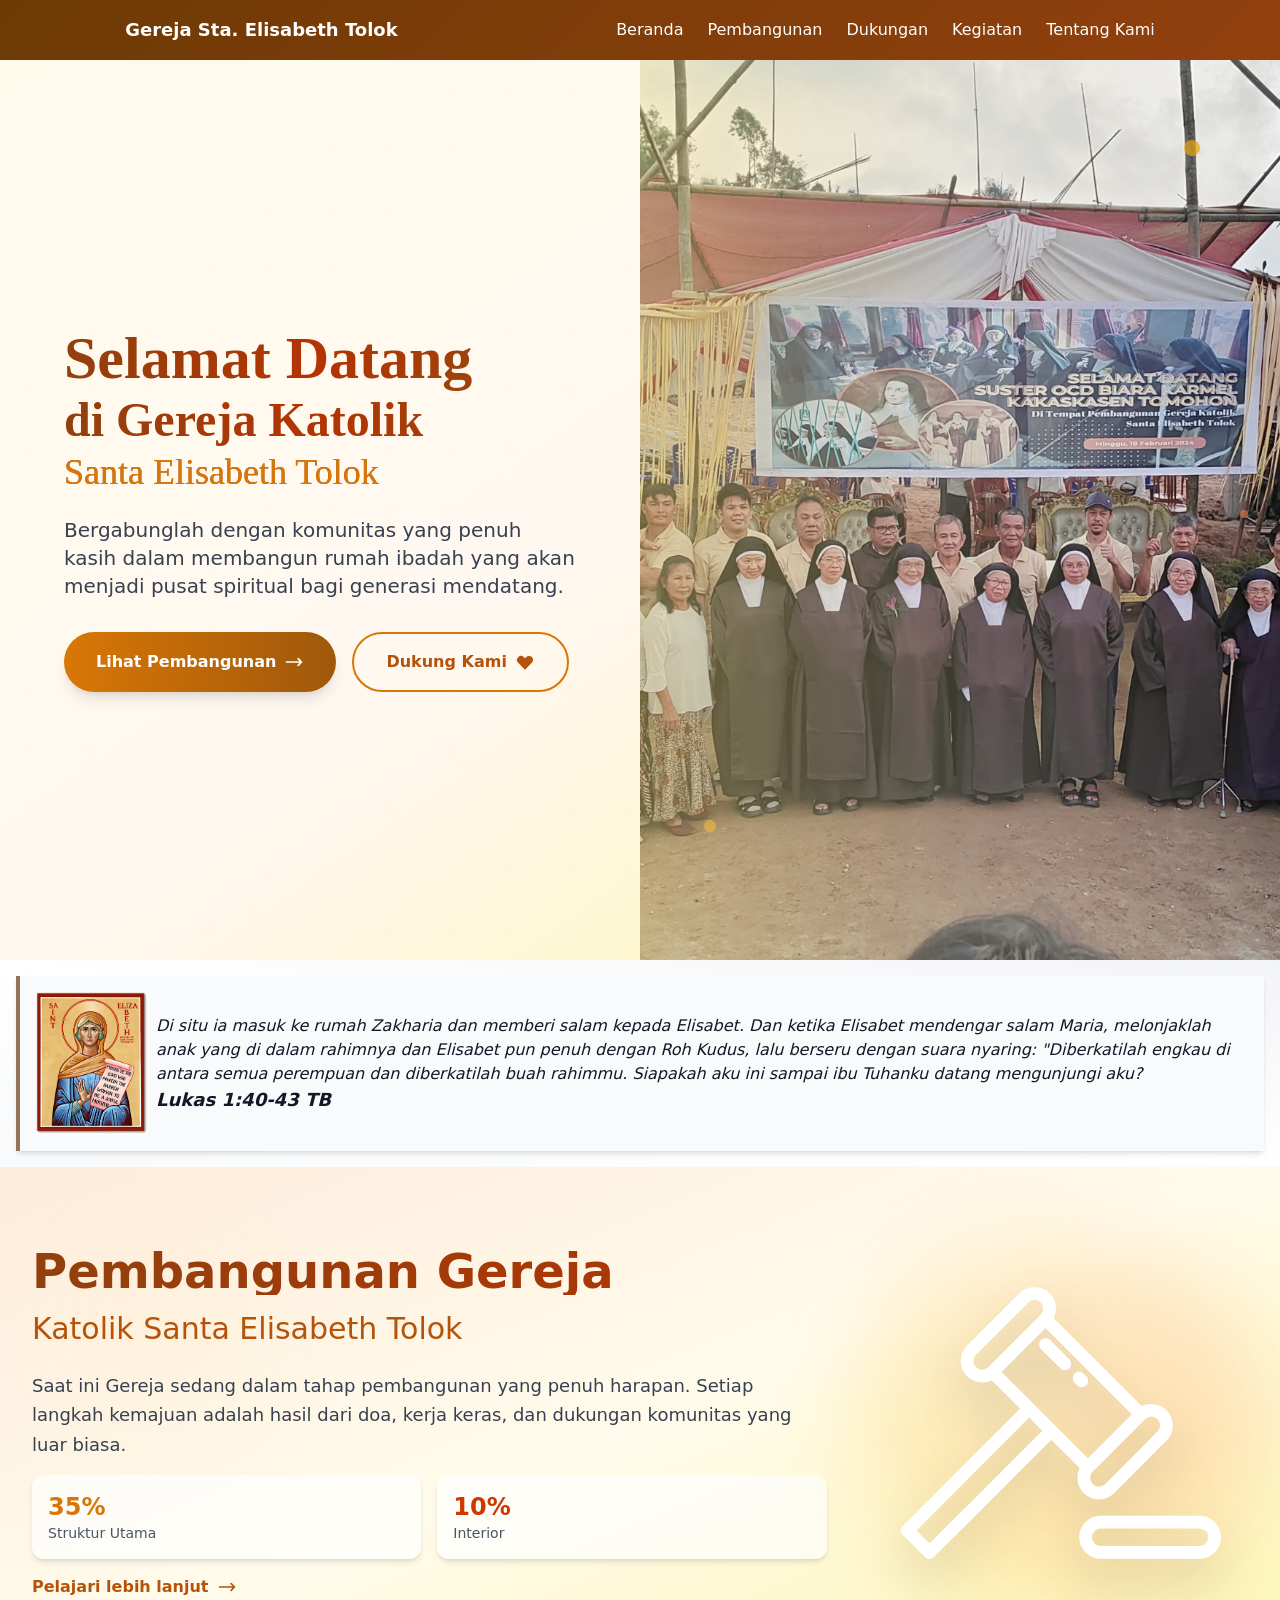
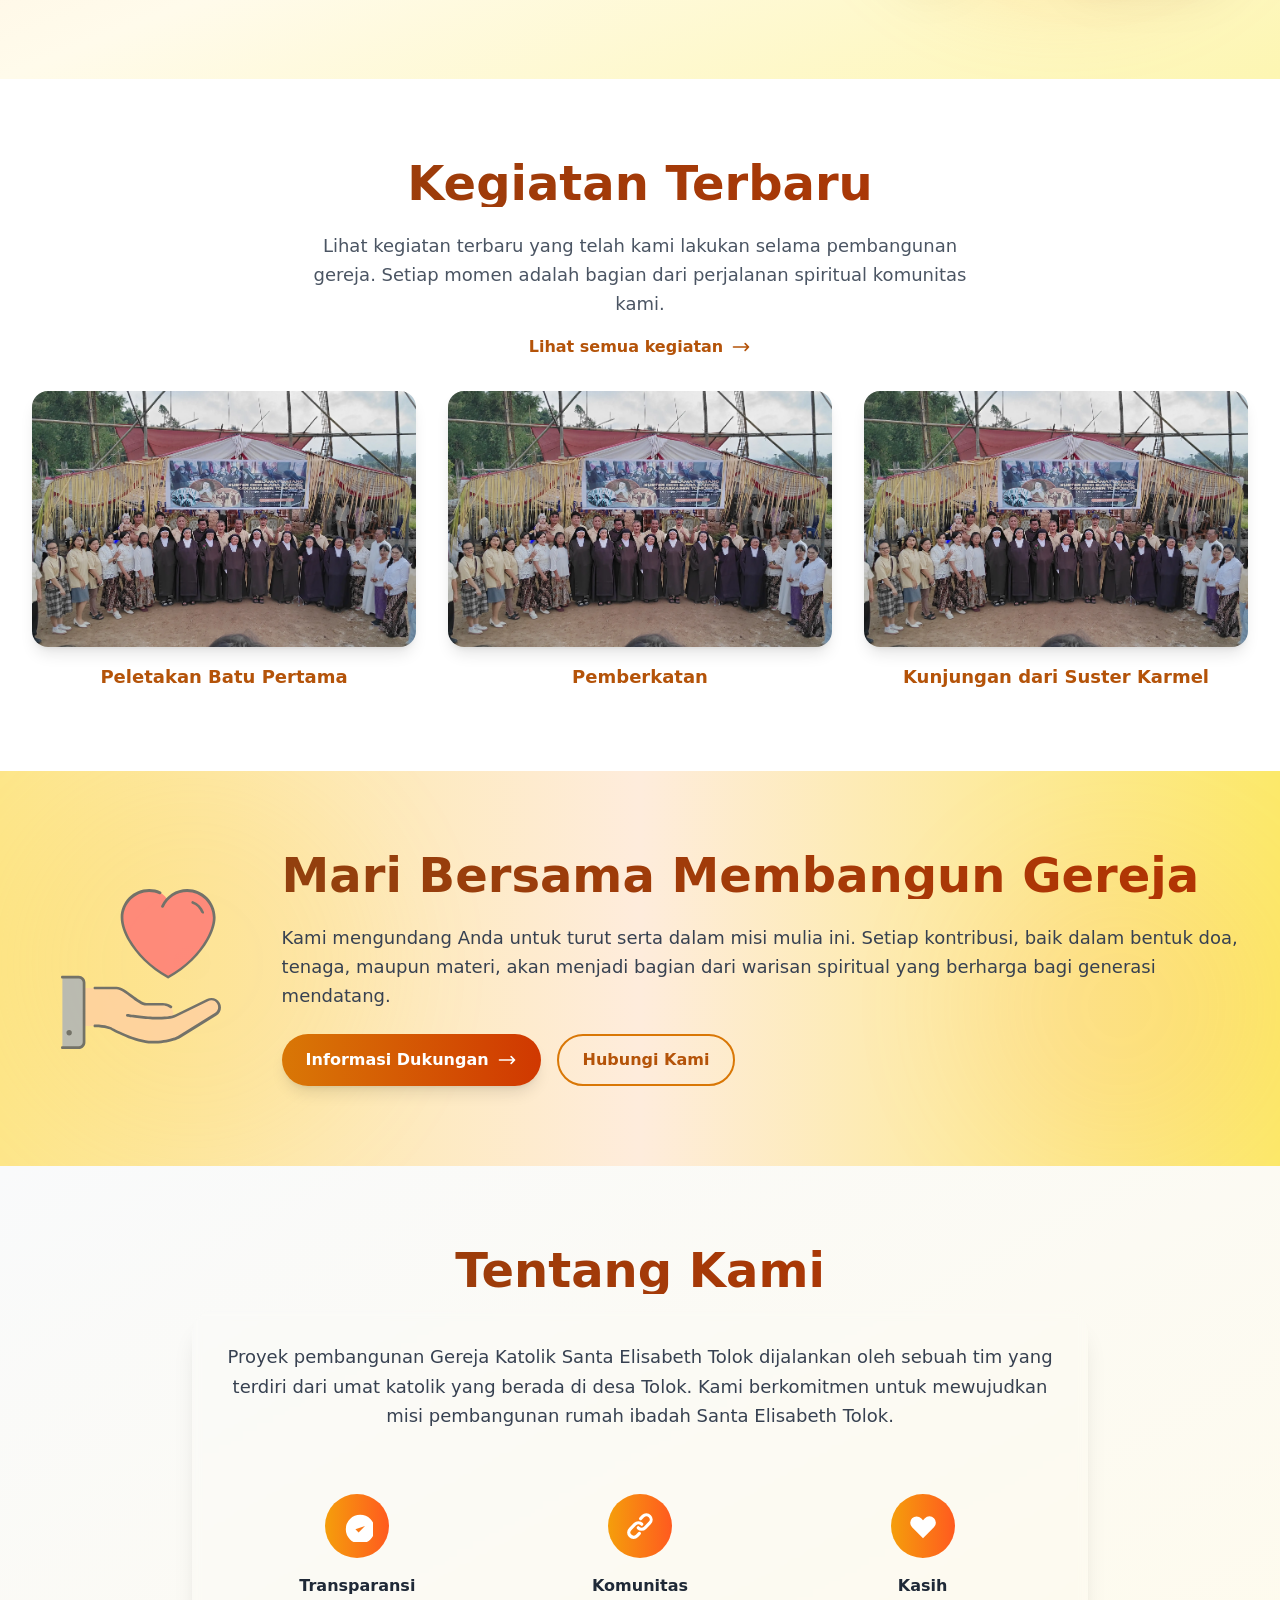
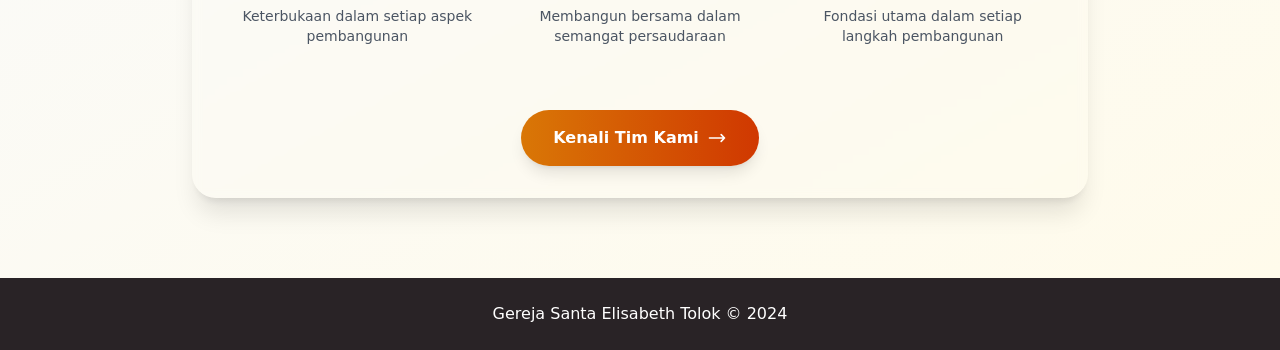
==== index.html @ c9d37b7e "deploy build" ====
<!doctype html>
<html lang="en">
	<head>
		<meta charset="utf-8" />
		<link rel="icon" href="./favicon.png" />
		<meta name="viewport" content="width=device-width, initial-scale=1" />
		
		<link href="./_app/immutable/assets/0.m5iZpfd6.css" rel="stylesheet">
		<link rel="modulepreload" href="./_app/immutable/entry/start.BPrYr3Z0.js">
		<link rel="modulepreload" href="./_app/immutable/chunks/entry.BeOxN-fr.js">
		<link rel="modulepreload" href="./_app/immutable/chunks/scheduler.BIV4Sg5W.js">
		<link rel="modulepreload" href="./_app/immutable/chunks/index.CLK5rxel.js">
		<link rel="modulepreload" href="./_app/immutable/entry/app.BtD-EIlh.js">
		<link rel="modulepreload" href="./_app/immutable/chunks/index.BEQqYNBx.js">
		<link rel="modulepreload" href="./_app/immutable/nodes/0.6ingvnxq.js">
		<link rel="modulepreload" href="./_app/immutable/chunks/each.D6YF6ztN.js">
		<link rel="modulepreload" href="./_app/immutable/chunks/stores.Avh5eevN.js">
		<link rel="modulepreload" href="./_app/immutable/chunks/bundle-mjs.D696Ktp4.js">
		<link rel="modulepreload" href="./_app/immutable/nodes/2.8TQn1M5a.js">
		<link rel="modulepreload" href="./_app/immutable/chunks/donasi.BwrkwU0D.js">
		<link rel="modulepreload" href="./_app/immutable/chunks/index.Cffhi27y.js">
		<link rel="modulepreload" href="./_app/immutable/chunks/Blockquote.D4vHB4Zv.js">
		<link rel="modulepreload" href="./_app/immutable/chunks/spread.CgU5AtxT.js">
	</head>
	<body data-sveltekit-preload-data="hover">
		<div style="display: contents">  <div class="flex flex-col scroll-lgooth"><header class="sticky top-0 z-50"> <div class="hidden lg:flex items-center bg-gradient-nav justify-around bg-[#854D27] p-4 svelte-y3pet6"><a href="/" class="text-white font-bold text-lg" data-svelte-h="svelte-iw1gk1">Gereja Sta. Elisabeth Tolok</a> <nav class="text-white"><ul class="flex gap-6"><li aria-current="page"><a href="/" class="hover:underline">Beranda</a> </li><li><a href="/pembangunan" class="hover:underline">Pembangunan</a> </li><li><a href="/dukungan" class="hover:underline">Dukungan</a> </li><li><a href="/kegiatan" class="hover:underline">Kegiatan</a> </li><li><a href="/tentang" class="hover:underline">Tentang Kami</a> </li></ul></nav></div>  <div class="flex lg:hidden flex-col bg-[#854D27] text-white p-4 bg-gradient-nav svelte-y3pet6"><div class="flex items-center justify-between"><a href="/" class="font-bold text-lg" data-svelte-h="svelte-1ypkyiw">Gereja Sta. Elisabeth Tolok</a> <button aria-label="Toggle menu"> <svg class="w-6 h-6" fill="none" viewBox="0 0 24 24" stroke="currentColor"><path stroke-linecap="round" stroke-linejoin="round" stroke-width="1.5" d="M4 6h16M4 12h16M4 18h16"></path></svg></button></div> </div></header> <div class="grid grid-cols-2 content-center sm:h-screen"><section class="relative col-span-2 lg:col-span-1 flex flex-col justify-center items-center m-2 lg:m-4 p-2 lg:p-4"><div class="space-y-11 text-gray-200 text-lg"><div class="hidden sm:flex flex-col lg:mt-0 space-y-2 animate-pulse" data-svelte-h="svelte-15c1eyr"><div class="bg-gray-200 mx-1 px-1 shadow-sm border-gray-200 rounded-lg">loading loading</div> <div class="bg-gray-200 mx-1 px-1 shadow-sm border-gray-200 rounded-lg">loading loading loading</div> <div class="bg-gray-200 mx-1 px-1 shadow-sm border-gray-200 rounded-lg">loading loading loading loading</div></div> <div class="sm:hidden space-y-2 animate-pulse"><div class="bg-gray-200 mx-1 px-1 shadow-sm border-gray-200 rounded-lg mb-5" data-svelte-h="svelte-qvpcl9">loading loading loading loading lol</div> <div class=""><div role="status" class="space-y-8 animate-pulse md:space-y-0 md:space-x-8 rtl:space-x-reverse md:flex md:items-center"><div class="flex justify-center items-center w-full h-48 bg-gray-300 rounded sm:w-96  dark:bg-gray-700"><svg width="48" height="48" class="text-gray-200" xmlns="http://www.w3.org/2000/svg" aria-hidden="true" fill="currentColor" viewBox="0 0 640 512"><path d="M480 80C480 35.82 515.8 0 560 0C604.2 0 640 35.82 640 80C640 124.2 604.2 160 560 160C515.8 160 480 124.2 480 80zM0 456.1C0 445.6 2.964 435.3 8.551 426.4L225.3 81.01C231.9 70.42 243.5 64 256 64C268.5 64 280.1 70.42 286.8 81.01L412.7 281.7L460.9 202.7C464.1 196.1 472.2 192 480 192C487.8 192 495 196.1 499.1 202.7L631.1 419.1C636.9 428.6 640 439.7 640 450.9C640 484.6 612.6 512 578.9 512H55.91C25.03 512 .0006 486.1 .0006 456.1L0 456.1z"></path></svg></div> <div class="w-full" data-svelte-h="svelte-1l75rvy"><div class="h-2.5 bg-gray-200 rounded-full dark:bg-gray-700 w-1/2 mb-4"></div> <div class="h-2 bg-gray-200 rounded-full dark:bg-gray-700 w-9/12 mb-2.5"></div> <div class="h-2 bg-gray-200 rounded-full dark:bg-gray-700 mb-2.5"></div> <div class="h-2 bg-gray-200 rounded-full dark:bg-gray-700 mb-2.5"></div> <div class="h-2 bg-gray-200 rounded-full dark:bg-gray-700 w-10/12 mb-2.5"></div> <div class="h-2 bg-gray-200 rounded-full dark:bg-gray-700 w-11/12 mb-2.5"></div> <div class="h-2 bg-gray-200 rounded-full dark:bg-gray-700 w-9/12"></div></div> <span class="sr-only" data-svelte-h="svelte-1wtojot">Loading...</span></div> </div> </div><div class="sm:hidden space-y-2 animate-pulse"><div class="bg-gray-200 mx-1 px-1 shadow-sm border-gray-200 rounded-lg mb-5" data-svelte-h="svelte-qvpcl9">loading loading loading loading lol</div> <div class=""><div role="status" class="space-y-8 animate-pulse md:space-y-0 md:space-x-8 rtl:space-x-reverse md:flex md:items-center"><div class="flex justify-center items-center w-full h-48 bg-gray-300 rounded sm:w-96  dark:bg-gray-700"><svg width="48" height="48" class="text-gray-200" xmlns="http://www.w3.org/2000/svg" aria-hidden="true" fill="currentColor" viewBox="0 0 640 512"><path d="M480 80C480 35.82 515.8 0 560 0C604.2 0 640 35.82 640 80C640 124.2 604.2 160 560 160C515.8 160 480 124.2 480 80zM0 456.1C0 445.6 2.964 435.3 8.551 426.4L225.3 81.01C231.9 70.42 243.5 64 256 64C268.5 64 280.1 70.42 286.8 81.01L412.7 281.7L460.9 202.7C464.1 196.1 472.2 192 480 192C487.8 192 495 196.1 499.1 202.7L631.1 419.1C636.9 428.6 640 439.7 640 450.9C640 484.6 612.6 512 578.9 512H55.91C25.03 512 .0006 486.1 .0006 456.1L0 456.1z"></path></svg></div> <div class="w-full" data-svelte-h="svelte-1l75rvy"><div class="h-2.5 bg-gray-200 rounded-full dark:bg-gray-700 w-1/2 mb-4"></div> <div class="h-2 bg-gray-200 rounded-full dark:bg-gray-700 w-9/12 mb-2.5"></div> <div class="h-2 bg-gray-200 rounded-full dark:bg-gray-700 mb-2.5"></div> <div class="h-2 bg-gray-200 rounded-full dark:bg-gray-700 mb-2.5"></div> <div class="h-2 bg-gray-200 rounded-full dark:bg-gray-700 w-10/12 mb-2.5"></div> <div class="h-2 bg-gray-200 rounded-full dark:bg-gray-700 w-11/12 mb-2.5"></div> <div class="h-2 bg-gray-200 rounded-full dark:bg-gray-700 w-9/12"></div></div> <span class="sr-only" data-svelte-h="svelte-1wtojot">Loading...</span></div> </div> </div><div class="sm:hidden space-y-2 animate-pulse"><div class="bg-gray-200 mx-1 px-1 shadow-sm border-gray-200 rounded-lg mb-5" data-svelte-h="svelte-qvpcl9">loading loading loading loading lol</div> <div class=""><div role="status" class="space-y-8 animate-pulse md:space-y-0 md:space-x-8 rtl:space-x-reverse md:flex md:items-center"><div class="flex justify-center items-center w-full h-48 bg-gray-300 rounded sm:w-96  dark:bg-gray-700"><svg width="48" height="48" class="text-gray-200" xmlns="http://www.w3.org/2000/svg" aria-hidden="true" fill="currentColor" viewBox="0 0 640 512"><path d="M480 80C480 35.82 515.8 0 560 0C604.2 0 640 35.82 640 80C640 124.2 604.2 160 560 160C515.8 160 480 124.2 480 80zM0 456.1C0 445.6 2.964 435.3 8.551 426.4L225.3 81.01C231.9 70.42 243.5 64 256 64C268.5 64 280.1 70.42 286.8 81.01L412.7 281.7L460.9 202.7C464.1 196.1 472.2 192 480 192C487.8 192 495 196.1 499.1 202.7L631.1 419.1C636.9 428.6 640 439.7 640 450.9C640 484.6 612.6 512 578.9 512H55.91C25.03 512 .0006 486.1 .0006 456.1L0 456.1z"></path></svg></div> <div class="w-full" data-svelte-h="svelte-1l75rvy"><div class="h-2.5 bg-gray-200 rounded-full dark:bg-gray-700 w-1/2 mb-4"></div> <div class="h-2 bg-gray-200 rounded-full dark:bg-gray-700 w-9/12 mb-2.5"></div> <div class="h-2 bg-gray-200 rounded-full dark:bg-gray-700 mb-2.5"></div> <div class="h-2 bg-gray-200 rounded-full dark:bg-gray-700 mb-2.5"></div> <div class="h-2 bg-gray-200 rounded-full dark:bg-gray-700 w-10/12 mb-2.5"></div> <div class="h-2 bg-gray-200 rounded-full dark:bg-gray-700 w-11/12 mb-2.5"></div> <div class="h-2 bg-gray-200 rounded-full dark:bg-gray-700 w-9/12"></div></div> <span class="sr-only" data-svelte-h="svelte-1wtojot">Loading...</span></div> </div> </div></div></section> <section class="hidden lg:flex lg:col-span-1 animate-pulse" data-svelte-h="svelte-v6ze9b"><div class="p-2 m-2 bg-gray-200 h-80 w-[85%] rounded-lg shadow-md"></div></section></div> <footer class="flex flex-col justify-center bg-[#292326]" data-svelte-h="svelte-xai92"><div class="m-3 p-3 text-white"><section class="text-center text-bold">Gereja Santa Elisabeth Tolok © 2024</section></div></footer></div> 
			
			<script>
				{
					__sveltekit_1hct5b3 = {
						base: new URL(".", location).pathname.slice(0, -1)
					};

					const element = document.currentScript.parentElement;

					Promise.all([
						import("./_app/immutable/entry/start.BPrYr3Z0.js"),
						import("./_app/immutable/entry/app.BtD-EIlh.js")
					]).then(([kit, app]) => {
						kit.start(app, element, {
							node_ids: [0, 2],
							data: [null,null],
							form: null,
							error: null
						});
					});
				}
			</script>
		</div>
	</body>
</html>
---- _app/immutable/assets/0.m5iZpfd6.css ----
*,:before,:after{--tw-border-spacing-x: 0;--tw-border-spacing-y: 0;--tw-translate-x: 0;--tw-translate-y: 0;--tw-rotate: 0;--tw-skew-x: 0;--tw-skew-y: 0;--tw-scale-x: 1;--tw-scale-y: 1;--tw-pan-x: ;--tw-pan-y: ;--tw-pinch-zoom: ;--tw-scroll-snap-strictness: proximity;--tw-gradient-from-position: ;--tw-gradient-via-position: ;--tw-gradient-to-position: ;--tw-ordinal: ;--tw-slashed-zero: ;--tw-numeric-figure: ;--tw-numeric-spacing: ;--tw-numeric-fraction: ;--tw-ring-inset: ;--tw-ring-offset-width: 0px;--tw-ring-offset-color: #fff;--tw-ring-color: rgb(63 131 248 / .5);--tw-ring-offset-shadow: 0 0 #0000;--tw-ring-shadow: 0 0 #0000;--tw-shadow: 0 0 #0000;--tw-shadow-colored: 0 0 #0000;--tw-blur: ;--tw-brightness: ;--tw-contrast: ;--tw-grayscale: ;--tw-hue-rotate: ;--tw-invert: ;--tw-saturate: ;--tw-sepia: ;--tw-drop-shadow: ;--tw-backdrop-blur: ;--tw-backdrop-brightness: ;--tw-backdrop-contrast: ;--tw-backdrop-grayscale: ;--tw-backdrop-hue-rotate: ;--tw-backdrop-invert: ;--tw-backdrop-opacity: ;--tw-backdrop-saturate: ;--tw-backdrop-sepia: ;--tw-contain-size: ;--tw-contain-layout: ;--tw-contain-paint: ;--tw-contain-style: }::backdrop{--tw-border-spacing-x: 0;--tw-border-spacing-y: 0;--tw-translate-x: 0;--tw-translate-y: 0;--tw-rotate: 0;--tw-skew-x: 0;--tw-skew-y: 0;--tw-scale-x: 1;--tw-scale-y: 1;--tw-pan-x: ;--tw-pan-y: ;--tw-pinch-zoom: ;--tw-scroll-snap-strictness: proximity;--tw-gradient-from-position: ;--tw-gradient-via-position: ;--tw-gradient-to-position: ;--tw-ordinal: ;--tw-slashed-zero: ;--tw-numeric-figure: ;--tw-numeric-spacing: ;--tw-numeric-fraction: ;--tw-ring-inset: ;--tw-ring-offset-width: 0px;--tw-ring-offset-color: #fff;--tw-ring-color: rgb(63 131 248 / .5);--tw-ring-offset-shadow: 0 0 #0000;--tw-ring-shadow: 0 0 #0000;--tw-shadow: 0 0 #0000;--tw-shadow-colored: 0 0 #0000;--tw-blur: ;--tw-brightness: ;--tw-contrast: ;--tw-grayscale: ;--tw-hue-rotate: ;--tw-invert: ;--tw-saturate: ;--tw-sepia: ;--tw-drop-shadow: ;--tw-backdrop-blur: ;--tw-backdrop-brightness: ;--tw-backdrop-contrast: ;--tw-backdrop-grayscale: ;--tw-backdrop-hue-rotate: ;--tw-backdrop-invert: ;--tw-backdrop-opacity: ;--tw-backdrop-saturate: ;--tw-backdrop-sepia: ;--tw-contain-size: ;--tw-contain-layout: ;--tw-contain-paint: ;--tw-contain-style: }*,:before,:after{box-sizing:border-box;border-width:0;border-style:solid;border-color:#e5e7eb}:before,:after{--tw-content: ""}html,:host{line-height:1.5;-webkit-text-size-adjust:100%;-moz-tab-size:4;-o-tab-size:4;tab-size:4;font-family:ui-sans-serif,system-ui,sans-serif,"Apple Color Emoji","Segoe UI Emoji",Segoe UI Symbol,"Noto Color Emoji";font-feature-settings:normal;font-variation-settings:normal;-webkit-tap-highlight-color:transparent}body{margin:0;line-height:inherit}hr{height:0;color:inherit;border-top-width:1px}abbr:where([title]){-webkit-text-decoration:underline dotted;text-decoration:underline dotted}h1,h2,h3,h4,h5,h6{font-size:inherit;font-weight:inherit}a{color:inherit;text-decoration:inherit}b,strong{font-weight:bolder}code,kbd,samp,pre{font-family:ui-monospace,SFMono-Regular,Menlo,Monaco,Consolas,Liberation Mono,Courier New,monospace;font-feature-settings:normal;font-variation-settings:normal;font-size:1em}small{font-size:80%}sub,sup{font-size:75%;line-height:0;position:relative;vertical-align:baseline}sub{bottom:-.25em}sup{top:-.5em}table{text-indent:0;border-color:inherit;border-collapse:collapse}button,input,optgroup,select,textarea{font-family:inherit;font-feature-settings:inherit;font-variation-settings:inherit;font-size:100%;font-weight:inherit;line-height:inherit;letter-spacing:inherit;color:inherit;margin:0;padding:0}button,select{text-transform:none}button,input:where([type=button]),input:where([type=reset]),input:where([type=submit]){-webkit-appearance:button;background-color:transparent;background-image:none}:-moz-focusring{outline:auto}:-moz-ui-invalid{box-shadow:none}progress{vertical-align:baseline}::-webkit-inner-spin-button,::-webkit-outer-spin-button{height:auto}[type=search]{-webkit-appearance:textfield;outline-offset:-2px}::-webkit-search-decoration{-webkit-appearance:none}::-webkit-file-upload-button{-webkit-appearance:button;font:inherit}summary{display:list-item}blockquote,dl,dd,h1,h2,h3,h4,h5,h6,hr,figure,p,pre{margin:0}fieldset{margin:0;padding:0}legend{padding:0}ol,ul,menu{list-style:none;margin:0;padding:0}dialog{padding:0}textarea{resize:vertical}input::-moz-placeholder,textarea::-moz-placeholder{opacity:1;color:#9ca3af}input::placeholder,textarea::placeholder{opacity:1;color:#9ca3af}button,[role=button]{cursor:pointer}:disabled{cursor:default}img,svg,video,canvas,audio,iframe,embed,object{display:block;vertical-align:middle}img,video{max-width:100%;height:auto}[hidden]:where(:not([hidden=until-found])){display:none}[data-tooltip-style^=light]+.tooltip>.tooltip-arrow:before{border-style:solid;border-color:#e5e7eb}[data-tooltip-style^=light]+.tooltip[data-popper-placement^=top]>.tooltip-arrow:before{border-bottom-width:1px;border-right-width:1px}[data-tooltip-style^=light]+.tooltip[data-popper-placement^=right]>.tooltip-arrow:before{border-bottom-width:1px;border-left-width:1px}[data-tooltip-style^=light]+.tooltip[data-popper-placement^=bottom]>.tooltip-arrow:before{border-top-width:1px;border-left-width:1px}[data-tooltip-style^=light]+.tooltip[data-popper-placement^=left]>.tooltip-arrow:before{border-top-width:1px;border-right-width:1px}.tooltip[data-popper-placement^=top]>.tooltip-arrow{bottom:-4px}.tooltip[data-popper-placement^=bottom]>.tooltip-arrow{top:-4px}.tooltip[data-popper-placement^=left]>.tooltip-arrow{right:-4px}.tooltip[data-popper-placement^=right]>.tooltip-arrow{left:-4px}.tooltip.invisible>.tooltip-arrow:before{visibility:hidden}[data-popper-arrow],[data-popper-arrow]:before{position:absolute;width:8px;height:8px;background:inherit}[data-popper-arrow]{visibility:hidden}[data-popper-arrow]:before{content:"";visibility:visible;transform:rotate(45deg)}[data-popper-arrow]:after{content:"";visibility:visible;transform:rotate(45deg);position:absolute;width:9px;height:9px;background:inherit}[role=tooltip]>[data-popper-arrow]:before{border-style:solid;border-color:#e5e7eb}.dark [role=tooltip]>[data-popper-arrow]:before{border-style:solid;border-color:#4b5563}[role=tooltip]>[data-popper-arrow]:after{border-style:solid;border-color:#e5e7eb}.dark [role=tooltip]>[data-popper-arrow]:after{border-style:solid;border-color:#4b5563}[data-popover][role=tooltip][data-popper-placement^=top]>[data-popper-arrow]:before{border-bottom-width:1px;border-right-width:1px}[data-popover][role=tooltip][data-popper-placement^=top]>[data-popper-arrow]:after{border-bottom-width:1px;border-right-width:1px}[data-popover][role=tooltip][data-popper-placement^=right]>[data-popper-arrow]:before{border-bottom-width:1px;border-left-width:1px}[data-popover][role=tooltip][data-popper-placement^=right]>[data-popper-arrow]:after{border-bottom-width:1px;border-left-width:1px}[data-popover][role=tooltip][data-popper-placement^=bottom]>[data-popper-arrow]:before{border-top-width:1px;border-left-width:1px}[data-popover][role=tooltip][data-popper-placement^=bottom]>[data-popper-arrow]:after{border-top-width:1px;border-left-width:1px}[data-popover][role=tooltip][data-popper-placement^=left]>[data-popper-arrow]:before{border-top-width:1px;border-right-width:1px}[data-popover][role=tooltip][data-popper-placement^=left]>[data-popper-arrow]:after{border-top-width:1px;border-right-width:1px}[data-popover][role=tooltip][data-popper-placement^=top]>[data-popper-arrow]{bottom:-5px}[data-popover][role=tooltip][data-popper-placement^=bottom]>[data-popper-arrow]{top:-5px}[data-popover][role=tooltip][data-popper-placement^=left]>[data-popper-arrow]{right:-5px}[data-popover][role=tooltip][data-popper-placement^=right]>[data-popper-arrow]{left:-5px}[type=text],[type=email],[type=url],[type=password],[type=number],[type=date],[type=datetime-local],[type=month],[type=search],[type=tel],[type=time],[type=week],[multiple],textarea,select{-webkit-appearance:none;-moz-appearance:none;appearance:none;background-color:#fff;border-color:#6b7280;border-width:1px;border-radius:0;padding:.5rem .75rem;font-size:1rem;line-height:1.5rem;--tw-shadow: 0 0 #0000}[type=text]:focus,[type=email]:focus,[type=url]:focus,[type=password]:focus,[type=number]:focus,[type=date]:focus,[type=datetime-local]:focus,[type=month]:focus,[type=search]:focus,[type=tel]:focus,[type=time]:focus,[type=week]:focus,[multiple]:focus,textarea:focus,select:focus{outline:2px solid transparent;outline-offset:2px;--tw-ring-inset: var(--tw-empty, );--tw-ring-offset-width: 0px;--tw-ring-offset-color: #fff;--tw-ring-color: #1C64F2;--tw-ring-offset-shadow: var(--tw-ring-inset) 0 0 0 var(--tw-ring-offset-width) var(--tw-ring-offset-color);--tw-ring-shadow: var(--tw-ring-inset) 0 0 0 calc(1px + var(--tw-ring-offset-width)) var(--tw-ring-color);box-shadow:var(--tw-ring-offset-shadow),var(--tw-ring-shadow),var(--tw-shadow);border-color:#1c64f2}input::-moz-placeholder,textarea::-moz-placeholder{color:#6b7280;opacity:1}input::placeholder,textarea::placeholder{color:#6b7280;opacity:1}::-webkit-datetime-edit-fields-wrapper{padding:0}input[type=time]::-webkit-calendar-picker-indicator{background:none}select:not([size]){background-image:url("data:image/svg+xml,%3csvg aria-hidden='true' xmlns='http://www.w3.org/2000/svg' fill='none' viewBox='0 0 10 6'%3e %3cpath stroke='%236B7280' stroke-linecap='round' stroke-linejoin='round' stroke-width='2' d='m1 1 4 4 4-4'/%3e %3c/svg%3e");background-position:right .75rem center;background-repeat:no-repeat;background-size:.75em .75em;padding-right:2.5rem;-webkit-print-color-adjust:exact;print-color-adjust:exact}:is([dir=rtl]) select:not([size]){background-position:left .75rem center;padding-right:.75rem;padding-left:0}[multiple]{background-image:initial;background-position:initial;background-repeat:unset;background-size:initial;padding-right:.75rem;-webkit-print-color-adjust:unset;print-color-adjust:unset}[type=checkbox],[type=radio]{-webkit-appearance:none;-moz-appearance:none;appearance:none;padding:0;-webkit-print-color-adjust:exact;print-color-adjust:exact;display:inline-block;vertical-align:middle;background-origin:border-box;-webkit-user-select:none;-moz-user-select:none;user-select:none;flex-shrink:0;height:1rem;width:1rem;color:#1c64f2;background-color:#fff;border-color:#6b7280;border-width:1px;--tw-shadow: 0 0 #0000}[type=checkbox]{border-radius:0}[type=radio]{border-radius:100%}[type=checkbox]:focus,[type=radio]:focus{outline:2px solid transparent;outline-offset:2px;--tw-ring-inset: var(--tw-empty, );--tw-ring-offset-width: 2px;--tw-ring-offset-color: #fff;--tw-ring-color: #1C64F2;--tw-ring-offset-shadow: var(--tw-ring-inset) 0 0 0 var(--tw-ring-offset-width) var(--tw-ring-offset-color);--tw-ring-shadow: var(--tw-ring-inset) 0 0 0 calc(2px + var(--tw-ring-offset-width)) var(--tw-ring-color);box-shadow:var(--tw-ring-offset-shadow),var(--tw-ring-shadow),var(--tw-shadow)}[type=checkbox]:checked,[type=radio]:checked,.dark [type=checkbox]:checked,.dark [type=radio]:checked{border-color:transparent;background-color:currentColor;background-size:.55em .55em;background-position:center;background-repeat:no-repeat}[type=checkbox]:checked{background-image:url("data:image/svg+xml,%3csvg aria-hidden='true' xmlns='http://www.w3.org/2000/svg' fill='none' viewBox='0 0 16 12'%3e %3cpath stroke='white' stroke-linecap='round' stroke-linejoin='round' stroke-width='3' d='M1 5.917 5.724 10.5 15 1.5'/%3e %3c/svg%3e");background-repeat:no-repeat;background-size:.55em .55em;-webkit-print-color-adjust:exact;print-color-adjust:exact}[type=radio]:checked{background-image:url("data:image/svg+xml,%3csvg viewBox='0 0 16 16' fill='white' xmlns='http://www.w3.org/2000/svg'%3e%3ccircle cx='8' cy='8' r='3'/%3e%3c/svg%3e");background-size:1em 1em}.dark [type=radio]:checked{background-image:url("data:image/svg+xml,%3csvg viewBox='0 0 16 16' fill='white' xmlns='http://www.w3.org/2000/svg'%3e%3ccircle cx='8' cy='8' r='3'/%3e%3c/svg%3e");background-size:1em 1em}[type=checkbox]:indeterminate{background-image:url("data:image/svg+xml,%3csvg aria-hidden='true' xmlns='http://www.w3.org/2000/svg' fill='none' viewBox='0 0 16 12'%3e %3cpath stroke='white' stroke-linecap='round' stroke-linejoin='round' stroke-width='3' d='M0.5 6h14'/%3e %3c/svg%3e");background-color:currentColor;border-color:transparent;background-position:center;background-repeat:no-repeat;background-size:.55em .55em;-webkit-print-color-adjust:exact;print-color-adjust:exact}[type=checkbox]:indeterminate:hover,[type=checkbox]:indeterminate:focus{border-color:transparent;background-color:currentColor}[type=file]{background:unset;border-color:inherit;border-width:0;border-radius:0;padding:0;font-size:unset;line-height:inherit}[type=file]:focus{outline:1px auto inherit}input[type=file]::file-selector-button{color:#fff;background:#1f2937;border:0;font-weight:500;font-size:.875rem;cursor:pointer;padding:.625rem 1rem .625rem 2rem;margin-inline-start:-1rem;margin-inline-end:1rem}input[type=file]::file-selector-button:hover{background:#374151}:is([dir=rtl]) input[type=file]::file-selector-button{padding-right:2rem;padding-left:1rem}.dark input[type=file]::file-selector-button{color:#fff;background:#4b5563}.dark input[type=file]::file-selector-button:hover{background:#6b7280}input[type=range]::-webkit-slider-thumb{height:1.25rem;width:1.25rem;background:#1c64f2;border-radius:9999px;border:0;appearance:none;-moz-appearance:none;-webkit-appearance:none;cursor:pointer}input[type=range]:disabled::-webkit-slider-thumb{background:#9ca3af}.dark input[type=range]:disabled::-webkit-slider-thumb{background:#6b7280}input[type=range]:focus::-webkit-slider-thumb{outline:2px solid transparent;outline-offset:2px;--tw-ring-offset-shadow: var(--tw-ring-inset) 0 0 0 var(--tw-ring-offset-width) var(--tw-ring-offset-color);--tw-ring-shadow: var(--tw-ring-inset) 0 0 0 calc(4px + var(--tw-ring-offset-width)) var(--tw-ring-color);box-shadow:var(--tw-ring-offset-shadow),var(--tw-ring-shadow),var(--tw-shadow, 0 0 #0000);--tw-ring-opacity: 1px;--tw-ring-color: rgb(164 202 254 / var(--tw-ring-opacity))}input[type=range]::-moz-range-thumb{height:1.25rem;width:1.25rem;background:#1c64f2;border-radius:9999px;border:0;appearance:none;-moz-appearance:none;-webkit-appearance:none;cursor:pointer}input[type=range]:disabled::-moz-range-thumb{background:#9ca3af}.dark input[type=range]:disabled::-moz-range-thumb{background:#6b7280}input[type=range]::-moz-range-progress{background:#3f83f8}input[type=range]::-ms-fill-lower{background:#3f83f8}input[type=range].range-sm::-webkit-slider-thumb{height:1rem;width:1rem}input[type=range].range-lg::-webkit-slider-thumb{height:1.5rem;width:1.5rem}input[type=range].range-sm::-moz-range-thumb{height:1rem;width:1rem}input[type=range].range-lg::-moz-range-thumb{height:1.5rem;width:1.5rem}.container{width:100%}@media (min-width: 640px){.container{max-width:640px}}@media (min-width: 768px){.container{max-width:768px}}@media (min-width: 1024px){.container{max-width:1024px}}@media (min-width: 1280px){.container{max-width:1280px}}@media (min-width: 1536px){.container{max-width:1536px}}.sr-only{position:absolute;width:1px;height:1px;padding:0;margin:-1px;overflow:hidden;clip:rect(0,0,0,0);white-space:nowrap;border-width:0}.pointer-events-none{pointer-events:none}.visible{visibility:visible}.static{position:static}.fixed{position:fixed}.absolute{position:absolute}.relative{position:relative}.sticky{position:sticky}.-inset-1{top:-.25rem;right:-.25rem;bottom:-.25rem;left:-.25rem}.inset-0{top:0;right:0;bottom:0;left:0}.inset-x-0{left:0;right:0}.inset-y-0{top:0;bottom:0}.-left-\[17px\]{left:-17px}.-right-3{right:-.75rem}.-right-\[16px\]{right:-16px}.-right-\[17px\]{right:-17px}.-start-1\.5{inset-inline-start:-.375rem}.-start-14{inset-inline-start:-3.5rem}.-start-3{inset-inline-start:-.75rem}.bottom-0{bottom:0}.bottom-32{bottom:8rem}.bottom-4{bottom:1rem}.bottom-5{bottom:1.25rem}.bottom-6{bottom:1.5rem}.end-0{inset-inline-end:0px}.end-2\.5{inset-inline-end:.625rem}.end-5{inset-inline-end:1.25rem}.end-6{inset-inline-end:1.5rem}.left-0{left:0}.left-1\/2{left:50%}.left-16{left:4rem}.left-20{left:5rem}.left-4{left:1rem}.right-0{right:0}.right-16{right:4rem}.right-20{right:5rem}.right-4{right:1rem}.right-8{right:2rem}.start-0{inset-inline-start:0px}.start-1{inset-inline-start:.25rem}.start-1\/2{inset-inline-start:50%}.start-2\.5{inset-inline-start:.625rem}.start-5{inset-inline-start:1.25rem}.top-0{top:0}.top-1{top:.25rem}.top-1\/2{top:50%}.top-2{top:.5rem}.top-20{top:5rem}.top-3{top:.75rem}.top-4{top:1rem}.top-5{top:1.25rem}.top-6{top:1.5rem}.top-8{top:2rem}.top-\[124px\]{top:124px}.top-\[142px\]{top:142px}.top-\[178px\]{top:178px}.top-\[40px\]{top:40px}.top-\[72px\]{top:72px}.top-\[88px\]{top:88px}.top-\[calc\(100\%\+1rem\)\]{top:calc(100% + 1rem)}.-z-10{z-index:-10}.z-0{z-index:0}.z-10{z-index:10}.z-30{z-index:30}.z-40{z-index:40}.z-50{z-index:50}.order-1{order:1}.order-2{order:2}.col-span-2{grid-column:span 2 / span 2}.m-0{margin:0}.m-0\.5{margin:.125rem}.m-2{margin:.5rem}.m-3{margin:.75rem}.m-5{margin:1.25rem}.-mx-1\.5{margin-left:-.375rem;margin-right:-.375rem}.-my-1\.5{margin-top:-.375rem;margin-bottom:-.375rem}.mx-1{margin-left:.25rem;margin-right:.25rem}.mx-2{margin-left:.5rem;margin-right:.5rem}.mx-4{margin-left:1rem;margin-right:1rem}.mx-auto{margin-left:auto;margin-right:auto}.my-1{margin-top:.25rem;margin-bottom:.25rem}.my-12{margin-top:3rem;margin-bottom:3rem}.my-2{margin-top:.5rem;margin-bottom:.5rem}.my-6{margin-top:1.5rem;margin-bottom:1.5rem}.my-8{margin-top:2rem;margin-bottom:2rem}.\!ml-0{margin-left:0!important}.-mb-px{margin-bottom:-1px}.-me-1\.5{margin-inline-end:-.375rem}.-ms-4{margin-inline-start:-1rem}.-mt-px{margin-top:-1px}.mb-1{margin-bottom:.25rem}.mb-10{margin-bottom:2.5rem}.mb-12{margin-bottom:3rem}.mb-16{margin-bottom:4rem}.mb-2{margin-bottom:.5rem}.mb-2\.5{margin-bottom:.625rem}.mb-3{margin-bottom:.75rem}.mb-4{margin-bottom:1rem}.mb-5{margin-bottom:1.25rem}.mb-6{margin-bottom:1.5rem}.mb-8{margin-bottom:2rem}.mb-px{margin-bottom:1px}.me-1{margin-inline-end:.25rem}.me-2{margin-inline-end:.5rem}.me-3{margin-inline-end:.75rem}.me-4{margin-inline-end:1rem}.ml-2{margin-left:.5rem}.mr-2{margin-right:.5rem}.mr-3{margin-right:.75rem}.mr-4{margin-right:1rem}.ms-1{margin-inline-start:.25rem}.ms-1\.5{margin-inline-start:.375rem}.ms-2{margin-inline-start:.5rem}.ms-3{margin-inline-start:.75rem}.ms-4{margin-inline-start:1rem}.ms-6{margin-inline-start:1.5rem}.ms-auto{margin-inline-start:auto}.mt-1{margin-top:.25rem}.mt-1\.5{margin-top:.375rem}.mt-12{margin-top:3rem}.mt-2{margin-top:.5rem}.mt-3{margin-top:.75rem}.mt-4{margin-top:1rem}.mt-6{margin-top:1.5rem}.mt-8{margin-top:2rem}.mt-auto{margin-top:auto}.block{display:block}.inline-block{display:inline-block}.\!inline{display:inline!important}.inline{display:inline}.flex{display:flex}.inline-flex{display:inline-flex}.table{display:table}.grid{display:grid}.contents{display:contents}.\!hidden{display:none!important}.hidden{display:none}.aspect-\[4\/3\]{aspect-ratio:4/3}.aspect-video{aspect-ratio:16 / 9}.h-0\.5{height:.125rem}.h-1{height:.25rem}.h-10{height:2.5rem}.h-12{height:3rem}.h-14{height:3.5rem}.h-16{height:4rem}.h-2{height:.5rem}.h-2\.5{height:.625rem}.h-20{height:5rem}.h-24{height:6rem}.h-3{height:.75rem}.h-3\.5{height:.875rem}.h-36{height:9rem}.h-4{height:1rem}.h-40{height:10rem}.h-48{height:12rem}.h-5{height:1.25rem}.h-56{height:14rem}.h-6{height:1.5rem}.h-60{height:15rem}.h-64{height:16rem}.h-7{height:1.75rem}.h-72{height:18rem}.h-8{height:2rem}.h-80{height:20rem}.h-9{height:2.25rem}.h-96{height:24rem}.h-\[10px\]{height:10px}.h-\[140px\]{height:140px}.h-\[156px\]{height:156px}.h-\[172px\]{height:172px}.h-\[17px\]{height:17px}.h-\[18px\]{height:18px}.h-\[193px\]{height:193px}.h-\[213px\]{height:213px}.h-\[24px\]{height:24px}.h-\[32px\]{height:32px}.h-\[41px\]{height:41px}.h-\[426px\]{height:426px}.h-\[454px\]{height:454px}.h-\[46px\]{height:46px}.h-\[52px\]{height:52px}.h-\[55px\]{height:55px}.h-\[572px\]{height:572px}.h-\[5px\]{height:5px}.h-\[600px\]{height:600px}.h-\[63px\]{height:63px}.h-\[64px\]{height:64px}.h-auto{height:auto}.h-full{height:100%}.h-modal{height:calc(100% - 2rem)}.h-px{height:1px}.h-screen{height:100vh}.max-h-64{max-height:16rem}.max-h-\[40rem\]{max-height:40rem}.max-h-\[90vh\]{max-height:90vh}.max-h-full{max-height:100%}.min-h-\[2\.4rem\]{min-height:2.4rem}.min-h-\[2\.7rem\]{min-height:2.7rem}.min-h-\[3\.2rem\]{min-height:3.2rem}.min-h-screen{min-height:100vh}.\!w-full{width:100%!important}.w-1{width:.25rem}.w-1\/2{width:50%}.w-10{width:2.5rem}.w-10\/12{width:83.333333%}.w-11{width:2.75rem}.w-11\/12{width:91.666667%}.w-12{width:3rem}.w-14{width:3.5rem}.w-16{width:4rem}.w-2{width:.5rem}.w-2\.5{width:.625rem}.w-2\/4{width:50%}.w-20{width:5rem}.w-24{width:6rem}.w-3{width:.75rem}.w-3\.5{width:.875rem}.w-32{width:8rem}.w-36{width:9rem}.w-4{width:1rem}.w-40{width:10rem}.w-48{width:12rem}.w-5{width:1.25rem}.w-6{width:1.5rem}.w-60{width:15rem}.w-64{width:16rem}.w-8{width:2rem}.w-8\/12{width:66.666667%}.w-80{width:20rem}.w-9{width:2.25rem}.w-9\/12{width:75%}.w-96{width:24rem}.w-\[10px\]{width:10px}.w-\[148px\]{width:148px}.w-\[188px\]{width:188px}.w-\[1px\]{width:1px}.w-\[208px\]{width:208px}.w-\[272px\]{width:272px}.w-\[300px\]{width:300px}.w-\[3px\]{width:3px}.w-\[52px\]{width:52px}.w-\[56px\]{width:56px}.w-\[6px\]{width:6px}.w-\[75\%\]{width:75%}.w-\[85\%\]{width:85%}.w-\[calc\(100\%-2rem\)\]{width:calc(100% - 2rem)}.w-full{width:100%}.min-w-full{min-width:100%}.max-w-2xl{max-width:42rem}.max-w-4xl{max-width:56rem}.max-w-60{max-width:15rem}.max-w-6xl{max-width:72rem}.max-w-7xl{max-width:80rem}.max-w-\[133px\]{max-width:133px}.max-w-\[301px\]{max-width:301px}.max-w-\[341px\]{max-width:341px}.max-w-\[351px\]{max-width:351px}.max-w-\[540px\]{max-width:540px}.max-w-\[640px\]{max-width:640px}.max-w-\[7rem\]{max-width:7rem}.max-w-\[83px\]{max-width:83px}.max-w-full{max-width:100%}.max-w-lg{max-width:32rem}.max-w-md{max-width:28rem}.max-w-screen-md{max-width:768px}.max-w-screen-xl{max-width:1280px}.max-w-sm{max-width:24rem}.max-w-xl{max-width:36rem}.max-w-xs{max-width:20rem}.flex-1{flex:1 1 0%}.flex-shrink-0,.shrink-0{flex-shrink:0}.origin-left{transform-origin:left}.-translate-x-1\/2{--tw-translate-x: -50%;transform:translate(var(--tw-translate-x),var(--tw-translate-y)) rotate(var(--tw-rotate)) skew(var(--tw-skew-x)) skewY(var(--tw-skew-y)) scaleX(var(--tw-scale-x)) scaleY(var(--tw-scale-y))}.-translate-x-1\/3{--tw-translate-x: -33.333333%;transform:translate(var(--tw-translate-x),var(--tw-translate-y)) rotate(var(--tw-rotate)) skew(var(--tw-skew-x)) skewY(var(--tw-skew-y)) scaleX(var(--tw-scale-x)) scaleY(var(--tw-scale-y))}.-translate-y-1\/2{--tw-translate-y: -50%;transform:translate(var(--tw-translate-x),var(--tw-translate-y)) rotate(var(--tw-rotate)) skew(var(--tw-skew-x)) skewY(var(--tw-skew-y)) scaleX(var(--tw-scale-x)) scaleY(var(--tw-scale-y))}.-translate-y-1\/3{--tw-translate-y: -33.333333%;transform:translate(var(--tw-translate-x),var(--tw-translate-y)) rotate(var(--tw-rotate)) skew(var(--tw-skew-x)) skewY(var(--tw-skew-y)) scaleX(var(--tw-scale-x)) scaleY(var(--tw-scale-y))}.-translate-y-4{--tw-translate-y: -1rem;transform:translate(var(--tw-translate-x),var(--tw-translate-y)) rotate(var(--tw-rotate)) skew(var(--tw-skew-x)) skewY(var(--tw-skew-y)) scaleX(var(--tw-scale-x)) scaleY(var(--tw-scale-y))}.-translate-y-6{--tw-translate-y: -1.5rem;transform:translate(var(--tw-translate-x),var(--tw-translate-y)) rotate(var(--tw-rotate)) skew(var(--tw-skew-x)) skewY(var(--tw-skew-y)) scaleX(var(--tw-scale-x)) scaleY(var(--tw-scale-y))}.translate-x-1\/3{--tw-translate-x: 33.333333%;transform:translate(var(--tw-translate-x),var(--tw-translate-y)) rotate(var(--tw-rotate)) skew(var(--tw-skew-x)) skewY(var(--tw-skew-y)) scaleX(var(--tw-scale-x)) scaleY(var(--tw-scale-y))}.translate-y-1\/3{--tw-translate-y: 33.333333%;transform:translate(var(--tw-translate-x),var(--tw-translate-y)) rotate(var(--tw-rotate)) skew(var(--tw-skew-x)) skewY(var(--tw-skew-y)) scaleX(var(--tw-scale-x)) scaleY(var(--tw-scale-y))}.translate-y-8{--tw-translate-y: 2rem;transform:translate(var(--tw-translate-x),var(--tw-translate-y)) rotate(var(--tw-rotate)) skew(var(--tw-skew-x)) skewY(var(--tw-skew-y)) scaleX(var(--tw-scale-x)) scaleY(var(--tw-scale-y))}.rotate-45{--tw-rotate: 45deg;transform:translate(var(--tw-translate-x),var(--tw-translate-y)) rotate(var(--tw-rotate)) skew(var(--tw-skew-x)) skewY(var(--tw-skew-y)) scaleX(var(--tw-scale-x)) scaleY(var(--tw-scale-y))}.scale-110{--tw-scale-x: 1.1;--tw-scale-y: 1.1;transform:translate(var(--tw-translate-x),var(--tw-translate-y)) rotate(var(--tw-rotate)) skew(var(--tw-skew-x)) skewY(var(--tw-skew-y)) scaleX(var(--tw-scale-x)) scaleY(var(--tw-scale-y))}.scale-75{--tw-scale-x: .75;--tw-scale-y: .75;transform:translate(var(--tw-translate-x),var(--tw-translate-y)) rotate(var(--tw-rotate)) skew(var(--tw-skew-x)) skewY(var(--tw-skew-y)) scaleX(var(--tw-scale-x)) scaleY(var(--tw-scale-y))}.scale-x-0{--tw-scale-x: 0;transform:translate(var(--tw-translate-x),var(--tw-translate-y)) rotate(var(--tw-rotate)) skew(var(--tw-skew-x)) skewY(var(--tw-skew-y)) scaleX(var(--tw-scale-x)) scaleY(var(--tw-scale-y))}.transform{transform:translate(var(--tw-translate-x),var(--tw-translate-y)) rotate(var(--tw-rotate)) skew(var(--tw-skew-x)) skewY(var(--tw-skew-y)) scaleX(var(--tw-scale-x)) scaleY(var(--tw-scale-y))}@keyframes pulse{50%{opacity:.5}}.animate-pulse{animation:pulse 2s cubic-bezier(.4,0,.6,1) infinite}@keyframes spin{to{transform:rotate(360deg)}}.animate-spin{animation:spin 1s linear infinite}.cursor-not-allowed{cursor:not-allowed}.cursor-pointer{cursor:pointer}.list-inside{list-style-position:inside}.list-outside{list-style-position:outside}.list-decimal{list-style-type:decimal}.list-disc{list-style-type:disc}.list-none{list-style-type:none}.appearance-none{-webkit-appearance:none;-moz-appearance:none;appearance:none}.grid-flow-row{grid-auto-flow:row}.grid-cols-1{grid-template-columns:repeat(1,minmax(0,1fr))}.grid-cols-2{grid-template-columns:repeat(2,minmax(0,1fr))}.grid-cols-3{grid-template-columns:repeat(3,minmax(0,1fr))}.grid-cols-4{grid-template-columns:repeat(4,minmax(0,1fr))}.grid-cols-7{grid-template-columns:repeat(7,minmax(0,1fr))}.flex-row{flex-direction:row}.flex-col{flex-direction:column}.flex-col-reverse{flex-direction:column-reverse}.flex-wrap{flex-wrap:wrap}.content-center{align-content:center}.items-start{align-items:flex-start}.items-end{align-items:flex-end}.items-center{align-items:center}.items-baseline{align-items:baseline}.justify-start{justify-content:flex-start}.justify-end{justify-content:flex-end}.justify-center{justify-content:center}.justify-between{justify-content:space-between}.justify-around{justify-content:space-around}.gap-1{gap:.25rem}.gap-12{gap:3rem}.gap-2{gap:.5rem}.gap-3{gap:.75rem}.gap-4{gap:1rem}.gap-6{gap:1.5rem}.gap-8{gap:2rem}.gap-y-4{row-gap:1rem}.-space-x-px>:not([hidden])~:not([hidden]){--tw-space-x-reverse: 0;margin-right:calc(-1px * var(--tw-space-x-reverse));margin-left:calc(-1px * calc(1 - var(--tw-space-x-reverse)))}.space-x-1>:not([hidden])~:not([hidden]){--tw-space-x-reverse: 0;margin-right:calc(.25rem * var(--tw-space-x-reverse));margin-left:calc(.25rem * calc(1 - var(--tw-space-x-reverse)))}.space-x-2>:not([hidden])~:not([hidden]){--tw-space-x-reverse: 0;margin-right:calc(.5rem * var(--tw-space-x-reverse));margin-left:calc(.5rem * calc(1 - var(--tw-space-x-reverse)))}.space-x-3>:not([hidden])~:not([hidden]){--tw-space-x-reverse: 0;margin-right:calc(.75rem * var(--tw-space-x-reverse));margin-left:calc(.75rem * calc(1 - var(--tw-space-x-reverse)))}.space-x-4>:not([hidden])~:not([hidden]){--tw-space-x-reverse: 0;margin-right:calc(1rem * var(--tw-space-x-reverse));margin-left:calc(1rem * calc(1 - var(--tw-space-x-reverse)))}.space-x-6>:not([hidden])~:not([hidden]){--tw-space-x-reverse: 0;margin-right:calc(1.5rem * var(--tw-space-x-reverse));margin-left:calc(1.5rem * calc(1 - var(--tw-space-x-reverse)))}.space-y-1>:not([hidden])~:not([hidden]){--tw-space-y-reverse: 0;margin-top:calc(.25rem * calc(1 - var(--tw-space-y-reverse)));margin-bottom:calc(.25rem * var(--tw-space-y-reverse))}.space-y-11>:not([hidden])~:not([hidden]){--tw-space-y-reverse: 0;margin-top:calc(2.75rem * calc(1 - var(--tw-space-y-reverse)));margin-bottom:calc(2.75rem * var(--tw-space-y-reverse))}.space-y-12>:not([hidden])~:not([hidden]){--tw-space-y-reverse: 0;margin-top:calc(3rem * calc(1 - var(--tw-space-y-reverse)));margin-bottom:calc(3rem * var(--tw-space-y-reverse))}.space-y-2>:not([hidden])~:not([hidden]){--tw-space-y-reverse: 0;margin-top:calc(.5rem * calc(1 - var(--tw-space-y-reverse)));margin-bottom:calc(.5rem * var(--tw-space-y-reverse))}.space-y-2\.5>:not([hidden])~:not([hidden]){--tw-space-y-reverse: 0;margin-top:calc(.625rem * calc(1 - var(--tw-space-y-reverse)));margin-bottom:calc(.625rem * var(--tw-space-y-reverse))}.space-y-3>:not([hidden])~:not([hidden]){--tw-space-y-reverse: 0;margin-top:calc(.75rem * calc(1 - var(--tw-space-y-reverse)));margin-bottom:calc(.75rem * var(--tw-space-y-reverse))}.space-y-4>:not([hidden])~:not([hidden]){--tw-space-y-reverse: 0;margin-top:calc(1rem * calc(1 - var(--tw-space-y-reverse)));margin-bottom:calc(1rem * var(--tw-space-y-reverse))}.space-y-6>:not([hidden])~:not([hidden]){--tw-space-y-reverse: 0;margin-top:calc(1.5rem * calc(1 - var(--tw-space-y-reverse)));margin-bottom:calc(1.5rem * var(--tw-space-y-reverse))}.space-y-8>:not([hidden])~:not([hidden]){--tw-space-y-reverse: 0;margin-top:calc(2rem * calc(1 - var(--tw-space-y-reverse)));margin-bottom:calc(2rem * var(--tw-space-y-reverse))}.divide-x>:not([hidden])~:not([hidden]){--tw-divide-x-reverse: 0;border-right-width:calc(1px * var(--tw-divide-x-reverse));border-left-width:calc(1px * calc(1 - var(--tw-divide-x-reverse)))}.divide-y>:not([hidden])~:not([hidden]){--tw-divide-y-reverse: 0;border-top-width:calc(1px * calc(1 - var(--tw-divide-y-reverse)));border-bottom-width:calc(1px * var(--tw-divide-y-reverse))}.divide-blue-300>:not([hidden])~:not([hidden]){--tw-divide-opacity: 1;border-color:rgb(164 202 254 / var(--tw-divide-opacity, 1))}.divide-gray-100>:not([hidden])~:not([hidden]){--tw-divide-opacity: 1;border-color:rgb(243 244 246 / var(--tw-divide-opacity, 1))}.divide-gray-200>:not([hidden])~:not([hidden]){--tw-divide-opacity: 1;border-color:rgb(229 231 235 / var(--tw-divide-opacity, 1))}.divide-gray-300>:not([hidden])~:not([hidden]){--tw-divide-opacity: 1;border-color:rgb(209 213 219 / var(--tw-divide-opacity, 1))}.divide-gray-500>:not([hidden])~:not([hidden]){--tw-divide-opacity: 1;border-color:rgb(107 114 128 / var(--tw-divide-opacity, 1))}.divide-gray-700>:not([hidden])~:not([hidden]){--tw-divide-opacity: 1;border-color:rgb(55 65 81 / var(--tw-divide-opacity, 1))}.divide-green-300>:not([hidden])~:not([hidden]){--tw-divide-opacity: 1;border-color:rgb(132 225 188 / var(--tw-divide-opacity, 1))}.divide-indigo-300>:not([hidden])~:not([hidden]){--tw-divide-opacity: 1;border-color:rgb(180 198 252 / var(--tw-divide-opacity, 1))}.divide-orange-300>:not([hidden])~:not([hidden]){--tw-divide-opacity: 1;border-color:rgb(253 186 140 / var(--tw-divide-opacity, 1))}.divide-pink-300>:not([hidden])~:not([hidden]){--tw-divide-opacity: 1;border-color:rgb(248 180 217 / var(--tw-divide-opacity, 1))}.divide-primary-500>:not([hidden])~:not([hidden]){--tw-divide-opacity: 1;border-color:rgb(254 121 93 / var(--tw-divide-opacity, 1))}.divide-purple-300>:not([hidden])~:not([hidden]){--tw-divide-opacity: 1;border-color:rgb(202 191 253 / var(--tw-divide-opacity, 1))}.divide-red-300>:not([hidden])~:not([hidden]){--tw-divide-opacity: 1;border-color:rgb(248 180 180 / var(--tw-divide-opacity, 1))}.divide-yellow-300>:not([hidden])~:not([hidden]){--tw-divide-opacity: 1;border-color:rgb(250 202 21 / var(--tw-divide-opacity, 1))}.self-center{align-self:center}.overflow-hidden{overflow:hidden}.overflow-x-auto{overflow-x:auto}.overflow-y-auto{overflow-y:auto}.overflow-y-scroll{overflow-y:scroll}.overscroll-contain{overscroll-behavior:contain}.whitespace-normal{white-space:normal}.whitespace-nowrap{white-space:nowrap}.whitespace-pre{white-space:pre}.whitespace-pre-line{white-space:pre-line}.whitespace-pre-wrap{white-space:pre-wrap}.\!rounded-md{border-radius:.375rem!important}.rounded{border-radius:.25rem}.rounded-2xl{border-radius:1rem}.rounded-3xl{border-radius:1.5rem}.rounded-\[2\.5rem\]{border-radius:2.5rem}.rounded-\[2rem\]{border-radius:2rem}.rounded-full{border-radius:9999px}.rounded-lg{border-radius:.5rem}.rounded-md{border-radius:.375rem}.rounded-sm{border-radius:.125rem}.rounded-xl{border-radius:.75rem}.rounded-b-\[1rem\]{border-bottom-right-radius:1rem;border-bottom-left-radius:1rem}.rounded-b-\[2\.5rem\]{border-bottom-right-radius:2.5rem;border-bottom-left-radius:2.5rem}.rounded-b-lg{border-bottom-right-radius:.5rem;border-bottom-left-radius:.5rem}.rounded-b-xl{border-bottom-right-radius:.75rem;border-bottom-left-radius:.75rem}.rounded-e-full{border-start-end-radius:9999px;border-end-end-radius:9999px}.rounded-e-lg{border-start-end-radius:.5rem;border-end-end-radius:.5rem}.rounded-l{border-top-left-radius:.25rem;border-bottom-left-radius:.25rem}.rounded-l-lg{border-top-left-radius:.5rem;border-bottom-left-radius:.5rem}.rounded-r{border-top-right-radius:.25rem;border-bottom-right-radius:.25rem}.rounded-r-lg{border-top-right-radius:.5rem;border-bottom-right-radius:.5rem}.rounded-s-full{border-start-start-radius:9999px;border-end-start-radius:9999px}.rounded-s-lg{border-start-start-radius:.5rem;border-end-start-radius:.5rem}.rounded-t-\[2\.5rem\]{border-top-left-radius:2.5rem;border-top-right-radius:2.5rem}.rounded-t-lg{border-top-left-radius:.5rem;border-top-right-radius:.5rem}.rounded-t-md{border-top-left-radius:.375rem;border-top-right-radius:.375rem}.rounded-t-sm{border-top-left-radius:.125rem;border-top-right-radius:.125rem}.rounded-t-xl{border-top-left-radius:.75rem;border-top-right-radius:.75rem}.rounded-bl-full{border-bottom-left-radius:9999px}.\!border-0{border-width:0px!important}.border{border-width:1px}.border-0{border-width:0px}.border-2{border-width:2px}.border-4{border-width:4px}.border-\[10px\]{border-width:10px}.border-\[14px\]{border-width:14px}.border-\[16px\]{border-width:16px}.border-\[8px\]{border-width:8px}.border-x{border-left-width:1px;border-right-width:1px}.border-y{border-top-width:1px;border-bottom-width:1px}.border-b{border-bottom-width:1px}.border-b-2{border-bottom-width:2px}.border-e{border-inline-end-width:1px}.border-l-4{border-left-width:4px}.border-s{border-inline-start-width:1px}.border-s-4{border-inline-start-width:4px}.border-t{border-top-width:1px}.border-t-4{border-top-width:4px}.border-dashed{border-style:dashed}.border-\[\#96735b\]{--tw-border-opacity: 1;border-color:rgb(150 115 91 / var(--tw-border-opacity, 1))}.border-amber-100{--tw-border-opacity: 1;border-color:rgb(254 243 199 / var(--tw-border-opacity, 1))}.border-amber-200{--tw-border-opacity: 1;border-color:rgb(253 230 138 / var(--tw-border-opacity, 1))}.border-amber-300{--tw-border-opacity: 1;border-color:rgb(252 211 77 / var(--tw-border-opacity, 1))}.border-amber-500{--tw-border-opacity: 1;border-color:rgb(245 158 11 / var(--tw-border-opacity, 1))}.border-amber-600{--tw-border-opacity: 1;border-color:rgb(217 119 6 / var(--tw-border-opacity, 1))}.border-blue-200{--tw-border-opacity: 1;border-color:rgb(195 221 253 / var(--tw-border-opacity, 1))}.border-blue-300{--tw-border-opacity: 1;border-color:rgb(164 202 254 / var(--tw-border-opacity, 1))}.border-blue-400{--tw-border-opacity: 1;border-color:rgb(118 169 250 / var(--tw-border-opacity, 1))}.border-blue-700{--tw-border-opacity: 1;border-color:rgb(26 86 219 / var(--tw-border-opacity, 1))}.border-gray-100{--tw-border-opacity: 1;border-color:rgb(243 244 246 / var(--tw-border-opacity, 1))}.border-gray-200{--tw-border-opacity: 1;border-color:rgb(229 231 235 / var(--tw-border-opacity, 1))}.border-gray-300{--tw-border-opacity: 1;border-color:rgb(209 213 219 / var(--tw-border-opacity, 1))}.border-gray-400{--tw-border-opacity: 1;border-color:rgb(156 163 175 / var(--tw-border-opacity, 1))}.border-gray-500{--tw-border-opacity: 1;border-color:rgb(107 114 128 / var(--tw-border-opacity, 1))}.border-gray-700{--tw-border-opacity: 1;border-color:rgb(55 65 81 / var(--tw-border-opacity, 1))}.border-gray-800{--tw-border-opacity: 1;border-color:rgb(31 41 55 / var(--tw-border-opacity, 1))}.border-gray-900{--tw-border-opacity: 1;border-color:rgb(17 24 39 / var(--tw-border-opacity, 1))}.border-green-200{--tw-border-opacity: 1;border-color:rgb(188 240 218 / var(--tw-border-opacity, 1))}.border-green-300{--tw-border-opacity: 1;border-color:rgb(132 225 188 / var(--tw-border-opacity, 1))}.border-green-400{--tw-border-opacity: 1;border-color:rgb(49 196 141 / var(--tw-border-opacity, 1))}.border-green-500{--tw-border-opacity: 1;border-color:rgb(14 159 110 / var(--tw-border-opacity, 1))}.border-green-600{--tw-border-opacity: 1;border-color:rgb(5 122 85 / var(--tw-border-opacity, 1))}.border-green-700{--tw-border-opacity: 1;border-color:rgb(4 108 78 / var(--tw-border-opacity, 1))}.border-indigo-300{--tw-border-opacity: 1;border-color:rgb(180 198 252 / var(--tw-border-opacity, 1))}.border-indigo-400{--tw-border-opacity: 1;border-color:rgb(141 162 251 / var(--tw-border-opacity, 1))}.border-inherit{border-color:inherit}.border-orange-300{--tw-border-opacity: 1;border-color:rgb(253 186 140 / var(--tw-border-opacity, 1))}.border-orange-500{--tw-border-opacity: 1;border-color:rgb(255 90 31 / var(--tw-border-opacity, 1))}.border-pink-300{--tw-border-opacity: 1;border-color:rgb(248 180 217 / var(--tw-border-opacity, 1))}.border-pink-400{--tw-border-opacity: 1;border-color:rgb(241 126 184 / var(--tw-border-opacity, 1))}.border-primary-400{--tw-border-opacity: 1;border-color:rgb(255 188 173 / var(--tw-border-opacity, 1))}.border-primary-500{--tw-border-opacity: 1;border-color:rgb(254 121 93 / var(--tw-border-opacity, 1))}.border-primary-600{--tw-border-opacity: 1;border-color:rgb(239 86 47 / var(--tw-border-opacity, 1))}.border-primary-700{--tw-border-opacity: 1;border-color:rgb(235 79 39 / var(--tw-border-opacity, 1))}.border-purple-200{--tw-border-opacity: 1;border-color:rgb(220 215 254 / var(--tw-border-opacity, 1))}.border-purple-300{--tw-border-opacity: 1;border-color:rgb(202 191 253 / var(--tw-border-opacity, 1))}.border-purple-400{--tw-border-opacity: 1;border-color:rgb(172 148 250 / var(--tw-border-opacity, 1))}.border-purple-700{--tw-border-opacity: 1;border-color:rgb(108 43 217 / var(--tw-border-opacity, 1))}.border-red-300{--tw-border-opacity: 1;border-color:rgb(248 180 180 / var(--tw-border-opacity, 1))}.border-red-400{--tw-border-opacity: 1;border-color:rgb(249 128 128 / var(--tw-border-opacity, 1))}.border-red-500{--tw-border-opacity: 1;border-color:rgb(240 82 82 / var(--tw-border-opacity, 1))}.border-red-600{--tw-border-opacity: 1;border-color:rgb(224 36 36 / var(--tw-border-opacity, 1))}.border-red-700{--tw-border-opacity: 1;border-color:rgb(200 30 30 / var(--tw-border-opacity, 1))}.border-rose-500{--tw-border-opacity: 1;border-color:rgb(244 63 94 / var(--tw-border-opacity, 1))}.border-transparent{border-color:transparent}.border-white{--tw-border-opacity: 1;border-color:rgb(255 255 255 / var(--tw-border-opacity, 1))}.border-white\/30{border-color:#ffffff4d}.border-yellow-300{--tw-border-opacity: 1;border-color:rgb(250 202 21 / var(--tw-border-opacity, 1))}.border-yellow-400{--tw-border-opacity: 1;border-color:rgb(227 160 8 / var(--tw-border-opacity, 1))}.\!bg-gray-50{--tw-bg-opacity: 1 !important;background-color:rgb(249 250 251 / var(--tw-bg-opacity, 1))!important}.bg-\[\#292326\]{--tw-bg-opacity: 1;background-color:rgb(41 35 38 / var(--tw-bg-opacity, 1))}.bg-\[\#854D27\]{--tw-bg-opacity: 1;background-color:rgb(133 77 39 / var(--tw-bg-opacity, 1))}.bg-\[\#f5f5f5\]{--tw-bg-opacity: 1;background-color:rgb(245 245 245 / var(--tw-bg-opacity, 1))}.bg-amber-100{--tw-bg-opacity: 1;background-color:rgb(254 243 199 / var(--tw-bg-opacity, 1))}.bg-amber-300{--tw-bg-opacity: 1;background-color:rgb(252 211 77 / var(--tw-bg-opacity, 1))}.bg-amber-400{--tw-bg-opacity: 1;background-color:rgb(251 191 36 / var(--tw-bg-opacity, 1))}.bg-amber-50{--tw-bg-opacity: 1;background-color:rgb(255 251 235 / var(--tw-bg-opacity, 1))}.bg-amber-500{--tw-bg-opacity: 1;background-color:rgb(245 158 11 / var(--tw-bg-opacity, 1))}.bg-black{--tw-bg-opacity: 1;background-color:rgb(0 0 0 / var(--tw-bg-opacity, 1))}.bg-black\/10{background-color:#0000001a}.bg-black\/50{background-color:#00000080}.bg-blue-100{--tw-bg-opacity: 1;background-color:rgb(225 239 254 / var(--tw-bg-opacity, 1))}.bg-blue-200{--tw-bg-opacity: 1;background-color:rgb(195 221 253 / var(--tw-bg-opacity, 1))}.bg-blue-400{--tw-bg-opacity: 1;background-color:rgb(118 169 250 / var(--tw-bg-opacity, 1))}.bg-blue-50{--tw-bg-opacity: 1;background-color:rgb(235 245 255 / var(--tw-bg-opacity, 1))}.bg-blue-500{--tw-bg-opacity: 1;background-color:rgb(63 131 248 / var(--tw-bg-opacity, 1))}.bg-blue-600{--tw-bg-opacity: 1;background-color:rgb(28 100 242 / var(--tw-bg-opacity, 1))}.bg-blue-700{--tw-bg-opacity: 1;background-color:rgb(26 86 219 / var(--tw-bg-opacity, 1))}.bg-blue-800{--tw-bg-opacity: 1;background-color:rgb(30 66 159 / var(--tw-bg-opacity, 1))}.bg-gray-100{--tw-bg-opacity: 1;background-color:rgb(243 244 246 / var(--tw-bg-opacity, 1))}.bg-gray-200{--tw-bg-opacity: 1;background-color:rgb(229 231 235 / var(--tw-bg-opacity, 1))}.bg-gray-300{--tw-bg-opacity: 1;background-color:rgb(209 213 219 / var(--tw-bg-opacity, 1))}.bg-gray-400{--tw-bg-opacity: 1;background-color:rgb(156 163 175 / var(--tw-bg-opacity, 1))}.bg-gray-50{--tw-bg-opacity: 1;background-color:rgb(249 250 251 / var(--tw-bg-opacity, 1))}.bg-gray-500{--tw-bg-opacity: 1;background-color:rgb(107 114 128 / var(--tw-bg-opacity, 1))}.bg-gray-600{--tw-bg-opacity: 1;background-color:rgb(75 85 99 / var(--tw-bg-opacity, 1))}.bg-gray-700{--tw-bg-opacity: 1;background-color:rgb(55 65 81 / var(--tw-bg-opacity, 1))}.bg-gray-800{--tw-bg-opacity: 1;background-color:rgb(31 41 55 / var(--tw-bg-opacity, 1))}.bg-gray-900{--tw-bg-opacity: 1;background-color:rgb(17 24 39 / var(--tw-bg-opacity, 1))}.bg-green-100{--tw-bg-opacity: 1;background-color:rgb(222 247 236 / var(--tw-bg-opacity, 1))}.bg-green-400{--tw-bg-opacity: 1;background-color:rgb(49 196 141 / var(--tw-bg-opacity, 1))}.bg-green-50{--tw-bg-opacity: 1;background-color:rgb(243 250 247 / var(--tw-bg-opacity, 1))}.bg-green-500{--tw-bg-opacity: 1;background-color:rgb(14 159 110 / var(--tw-bg-opacity, 1))}.bg-green-600{--tw-bg-opacity: 1;background-color:rgb(5 122 85 / var(--tw-bg-opacity, 1))}.bg-green-700{--tw-bg-opacity: 1;background-color:rgb(4 108 78 / var(--tw-bg-opacity, 1))}.bg-green-800{--tw-bg-opacity: 1;background-color:rgb(3 84 63 / var(--tw-bg-opacity, 1))}.bg-indigo-100{--tw-bg-opacity: 1;background-color:rgb(229 237 255 / var(--tw-bg-opacity, 1))}.bg-indigo-50{--tw-bg-opacity: 1;background-color:rgb(240 245 255 / var(--tw-bg-opacity, 1))}.bg-indigo-500{--tw-bg-opacity: 1;background-color:rgb(104 117 245 / var(--tw-bg-opacity, 1))}.bg-indigo-600{--tw-bg-opacity: 1;background-color:rgb(88 80 236 / var(--tw-bg-opacity, 1))}.bg-indigo-800{--tw-bg-opacity: 1;background-color:rgb(66 56 157 / var(--tw-bg-opacity, 1))}.bg-inherit{background-color:inherit}.bg-orange-100{--tw-bg-opacity: 1;background-color:rgb(254 236 220 / var(--tw-bg-opacity, 1))}.bg-orange-300{--tw-bg-opacity: 1;background-color:rgb(253 186 140 / var(--tw-bg-opacity, 1))}.bg-orange-400{--tw-bg-opacity: 1;background-color:rgb(255 138 76 / var(--tw-bg-opacity, 1))}.bg-orange-50{--tw-bg-opacity: 1;background-color:rgb(255 248 241 / var(--tw-bg-opacity, 1))}.bg-orange-500{--tw-bg-opacity: 1;background-color:rgb(255 90 31 / var(--tw-bg-opacity, 1))}.bg-orange-600{--tw-bg-opacity: 1;background-color:rgb(208 56 1 / var(--tw-bg-opacity, 1))}.bg-pink-100{--tw-bg-opacity: 1;background-color:rgb(252 232 243 / var(--tw-bg-opacity, 1))}.bg-pink-50{--tw-bg-opacity: 1;background-color:rgb(253 242 248 / var(--tw-bg-opacity, 1))}.bg-pink-500{--tw-bg-opacity: 1;background-color:rgb(231 70 148 / var(--tw-bg-opacity, 1))}.bg-pink-800{--tw-bg-opacity: 1;background-color:rgb(153 21 75 / var(--tw-bg-opacity, 1))}.bg-primary-100{--tw-bg-opacity: 1;background-color:rgb(255 241 238 / var(--tw-bg-opacity, 1))}.bg-primary-200{--tw-bg-opacity: 1;background-color:rgb(255 228 222 / var(--tw-bg-opacity, 1))}.bg-primary-400{--tw-bg-opacity: 1;background-color:rgb(255 188 173 / var(--tw-bg-opacity, 1))}.bg-primary-50{--tw-bg-opacity: 1;background-color:rgb(255 245 242 / var(--tw-bg-opacity, 1))}.bg-primary-500{--tw-bg-opacity: 1;background-color:rgb(254 121 93 / var(--tw-bg-opacity, 1))}.bg-primary-600{--tw-bg-opacity: 1;background-color:rgb(239 86 47 / var(--tw-bg-opacity, 1))}.bg-primary-700{--tw-bg-opacity: 1;background-color:rgb(235 79 39 / var(--tw-bg-opacity, 1))}.bg-primary-800{--tw-bg-opacity: 1;background-color:rgb(204 69 34 / var(--tw-bg-opacity, 1))}.bg-purple-100{--tw-bg-opacity: 1;background-color:rgb(237 235 254 / var(--tw-bg-opacity, 1))}.bg-purple-400{--tw-bg-opacity: 1;background-color:rgb(172 148 250 / var(--tw-bg-opacity, 1))}.bg-purple-50{--tw-bg-opacity: 1;background-color:rgb(246 245 255 / var(--tw-bg-opacity, 1))}.bg-purple-500{--tw-bg-opacity: 1;background-color:rgb(144 97 249 / var(--tw-bg-opacity, 1))}.bg-purple-600{--tw-bg-opacity: 1;background-color:rgb(126 58 242 / var(--tw-bg-opacity, 1))}.bg-purple-700{--tw-bg-opacity: 1;background-color:rgb(108 43 217 / var(--tw-bg-opacity, 1))}.bg-purple-800{--tw-bg-opacity: 1;background-color:rgb(85 33 181 / var(--tw-bg-opacity, 1))}.bg-red-100{--tw-bg-opacity: 1;background-color:rgb(253 232 232 / var(--tw-bg-opacity, 1))}.bg-red-400{--tw-bg-opacity: 1;background-color:rgb(249 128 128 / var(--tw-bg-opacity, 1))}.bg-red-50{--tw-bg-opacity: 1;background-color:rgb(253 242 242 / var(--tw-bg-opacity, 1))}.bg-red-500{--tw-bg-opacity: 1;background-color:rgb(240 82 82 / var(--tw-bg-opacity, 1))}.bg-red-600{--tw-bg-opacity: 1;background-color:rgb(224 36 36 / var(--tw-bg-opacity, 1))}.bg-red-700{--tw-bg-opacity: 1;background-color:rgb(200 30 30 / var(--tw-bg-opacity, 1))}.bg-red-900{--tw-bg-opacity: 1;background-color:rgb(119 29 29 / var(--tw-bg-opacity, 1))}.bg-rose-50{--tw-bg-opacity: 1;background-color:rgb(255 241 242 / var(--tw-bg-opacity, 1))}.bg-rose-500{--tw-bg-opacity: 1;background-color:rgb(244 63 94 / var(--tw-bg-opacity, 1))}.bg-teal-500{--tw-bg-opacity: 1;background-color:rgb(6 148 162 / var(--tw-bg-opacity, 1))}.bg-transparent{background-color:transparent}.bg-white{--tw-bg-opacity: 1;background-color:rgb(255 255 255 / var(--tw-bg-opacity, 1))}.bg-white\/20{background-color:#fff3}.bg-white\/30{background-color:#ffffff4d}.bg-white\/50{background-color:#ffffff80}.bg-white\/70{background-color:#ffffffb3}.bg-white\/80{background-color:#fffc}.bg-white\/90{background-color:#ffffffe6}.bg-white\/95{background-color:#fffffff2}.bg-yellow-100{--tw-bg-opacity: 1;background-color:rgb(253 246 178 / var(--tw-bg-opacity, 1))}.bg-yellow-300{--tw-bg-opacity: 1;background-color:rgb(250 202 21 / var(--tw-bg-opacity, 1))}.bg-yellow-400{--tw-bg-opacity: 1;background-color:rgb(227 160 8 / var(--tw-bg-opacity, 1))}.bg-yellow-50{--tw-bg-opacity: 1;background-color:rgb(253 253 234 / var(--tw-bg-opacity, 1))}.bg-yellow-500{--tw-bg-opacity: 1;background-color:rgb(194 120 3 / var(--tw-bg-opacity, 1))}.bg-yellow-600{--tw-bg-opacity: 1;background-color:rgb(159 88 10 / var(--tw-bg-opacity, 1))}.bg-opacity-50{--tw-bg-opacity: .5}.bg-opacity-75{--tw-bg-opacity: .75}.bg-\[url\(\'data\:image\/svg\+xml\;charset\=utf-8\,\%3Csvg\%20width\%3D\%2260\%22\%20height\%3D\%2260\%22\%20viewBox\%3D\%220\%200\%2060\%2060\%22\%20xmlns\%3D\%22http\%3A\%2F\%2Fwww\.w3\.org\%2F2000\%2Fsvg\%22\%3E\%3Cg\%20fill\%3D\%22none\%22\%20fill-rule\%3D\%22evenodd\%22\%3E\%3Cg\%20fill\%3D\%22\%236D3A05\%22\%20fill-opacity\%3D\%220\.1\%22\%3E\%3Ccircle\%20cx\%3D\%2230\%22\%20cy\%3D\%2230\%22\%20r\%3D\%224\%22\%2F\%3E\%3C\%2Fg\%3E\%3C\%2Fg\%3E\%3C\%2Fsvg\%3E\'\)\]{background-image:url(data:image/svg+xml;charset=utf-8,%3Csvg%20width%3D%2260%22%20height%3D%2260%22%20viewBox%3D%220%200%2060%2060%22%20xmlns%3D%22http%3A%2F%2Fwww.w3.org%2F2000%2Fsvg%22%3E%3Cg%20fill%3D%22none%22%20fill-rule%3D%22evenodd%22%3E%3Cg%20fill%3D%22%236D3A05%22%20fill-opacity%3D%220.1%22%3E%3Ccircle%20cx%3D%2230%22%20cy%3D%2230%22%20r%3D%224%22%2F%3E%3C%2Fg%3E%3C%2Fg%3E%3C%2Fsvg%3E)}.bg-gradient-to-bl{background-image:linear-gradient(to bottom left,var(--tw-gradient-stops))}.bg-gradient-to-br{background-image:linear-gradient(to bottom right,var(--tw-gradient-stops))}.bg-gradient-to-l{background-image:linear-gradient(to left,var(--tw-gradient-stops))}.bg-gradient-to-r{background-image:linear-gradient(to right,var(--tw-gradient-stops))}.bg-gradient-to-t{background-image:linear-gradient(to top,var(--tw-gradient-stops))}.bg-gradient-to-tr{background-image:linear-gradient(to top right,var(--tw-gradient-stops))}.from-amber-100{--tw-gradient-from: #fef3c7 var(--tw-gradient-from-position);--tw-gradient-to: rgb(254 243 199 / 0) var(--tw-gradient-to-position);--tw-gradient-stops: var(--tw-gradient-from), var(--tw-gradient-to)}.from-amber-200{--tw-gradient-from: #fde68a var(--tw-gradient-from-position);--tw-gradient-to: rgb(253 230 138 / 0) var(--tw-gradient-to-position);--tw-gradient-stops: var(--tw-gradient-from), var(--tw-gradient-to)}.from-amber-300{--tw-gradient-from: #fcd34d var(--tw-gradient-from-position);--tw-gradient-to: rgb(252 211 77 / 0) var(--tw-gradient-to-position);--tw-gradient-stops: var(--tw-gradient-from), var(--tw-gradient-to)}.from-amber-400{--tw-gradient-from: #fbbf24 var(--tw-gradient-from-position);--tw-gradient-to: rgb(251 191 36 / 0) var(--tw-gradient-to-position);--tw-gradient-stops: var(--tw-gradient-from), var(--tw-gradient-to)}.from-amber-50{--tw-gradient-from: #fffbeb var(--tw-gradient-from-position);--tw-gradient-to: rgb(255 251 235 / 0) var(--tw-gradient-to-position);--tw-gradient-stops: var(--tw-gradient-from), var(--tw-gradient-to)}.from-amber-500{--tw-gradient-from: #f59e0b var(--tw-gradient-from-position);--tw-gradient-to: rgb(245 158 11 / 0) var(--tw-gradient-to-position);--tw-gradient-stops: var(--tw-gradient-from), var(--tw-gradient-to)}.from-amber-600{--tw-gradient-from: #d97706 var(--tw-gradient-from-position);--tw-gradient-to: rgb(217 119 6 / 0) var(--tw-gradient-to-position);--tw-gradient-stops: var(--tw-gradient-from), var(--tw-gradient-to)}.from-amber-800{--tw-gradient-from: #92400e var(--tw-gradient-from-position);--tw-gradient-to: rgb(146 64 14 / 0) var(--tw-gradient-to-position);--tw-gradient-stops: var(--tw-gradient-from), var(--tw-gradient-to)}.from-black\/20{--tw-gradient-from: rgb(0 0 0 / .2) var(--tw-gradient-from-position);--tw-gradient-to: rgb(0 0 0 / 0) var(--tw-gradient-to-position);--tw-gradient-stops: var(--tw-gradient-from), var(--tw-gradient-to)}.from-black\/50{--tw-gradient-from: rgb(0 0 0 / .5) var(--tw-gradient-from-position);--tw-gradient-to: rgb(0 0 0 / 0) var(--tw-gradient-to-position);--tw-gradient-stops: var(--tw-gradient-from), var(--tw-gradient-to)}.from-black\/60{--tw-gradient-from: rgb(0 0 0 / .6) var(--tw-gradient-from-position);--tw-gradient-to: rgb(0 0 0 / 0) var(--tw-gradient-to-position);--tw-gradient-stops: var(--tw-gradient-from), var(--tw-gradient-to)}.from-blue-50{--tw-gradient-from: #EBF5FF var(--tw-gradient-from-position);--tw-gradient-to: rgb(235 245 255 / 0) var(--tw-gradient-to-position);--tw-gradient-stops: var(--tw-gradient-from), var(--tw-gradient-to)}.from-blue-500{--tw-gradient-from: #3F83F8 var(--tw-gradient-from-position);--tw-gradient-to: rgb(63 131 248 / 0) var(--tw-gradient-to-position);--tw-gradient-stops: var(--tw-gradient-from), var(--tw-gradient-to)}.from-blue-800{--tw-gradient-from: #1E429F var(--tw-gradient-from-position);--tw-gradient-to: rgb(30 66 159 / 0) var(--tw-gradient-to-position);--tw-gradient-stops: var(--tw-gradient-from), var(--tw-gradient-to)}.from-cyan-400{--tw-gradient-from: #22d3ee var(--tw-gradient-from-position);--tw-gradient-to: rgb(34 211 238 / 0) var(--tw-gradient-to-position);--tw-gradient-stops: var(--tw-gradient-from), var(--tw-gradient-to)}.from-cyan-500{--tw-gradient-from: #06b6d4 var(--tw-gradient-from-position);--tw-gradient-to: rgb(6 182 212 / 0) var(--tw-gradient-to-position);--tw-gradient-stops: var(--tw-gradient-from), var(--tw-gradient-to)}.from-gray-100{--tw-gradient-from: #F3F4F6 var(--tw-gradient-from-position);--tw-gradient-to: rgb(243 244 246 / 0) var(--tw-gradient-to-position);--tw-gradient-stops: var(--tw-gradient-from), var(--tw-gradient-to)}.from-gray-200{--tw-gradient-from: #E5E7EB var(--tw-gradient-from-position);--tw-gradient-to: rgb(229 231 235 / 0) var(--tw-gradient-to-position);--tw-gradient-stops: var(--tw-gradient-from), var(--tw-gradient-to)}.from-gray-300{--tw-gradient-from: #D1D5DB var(--tw-gradient-from-position);--tw-gradient-to: rgb(209 213 219 / 0) var(--tw-gradient-to-position);--tw-gradient-stops: var(--tw-gradient-from), var(--tw-gradient-to)}.from-gray-400{--tw-gradient-from: #9CA3AF var(--tw-gradient-from-position);--tw-gradient-to: rgb(156 163 175 / 0) var(--tw-gradient-to-position);--tw-gradient-stops: var(--tw-gradient-from), var(--tw-gradient-to)}.from-gray-50{--tw-gradient-from: #F9FAFB var(--tw-gradient-from-position);--tw-gradient-to: rgb(249 250 251 / 0) var(--tw-gradient-to-position);--tw-gradient-stops: var(--tw-gradient-from), var(--tw-gradient-to)}.from-green-400{--tw-gradient-from: #31C48D var(--tw-gradient-from-position);--tw-gradient-to: rgb(49 196 141 / 0) var(--tw-gradient-to-position);--tw-gradient-stops: var(--tw-gradient-from), var(--tw-gradient-to)}.from-green-50{--tw-gradient-from: #F3FAF7 var(--tw-gradient-from-position);--tw-gradient-to: rgb(243 250 247 / 0) var(--tw-gradient-to-position);--tw-gradient-stops: var(--tw-gradient-from), var(--tw-gradient-to)}.from-green-500{--tw-gradient-from: #0E9F6E var(--tw-gradient-from-position);--tw-gradient-to: rgb(14 159 110 / 0) var(--tw-gradient-to-position);--tw-gradient-stops: var(--tw-gradient-from), var(--tw-gradient-to)}.from-green-800{--tw-gradient-from: #03543F var(--tw-gradient-from-position);--tw-gradient-to: rgb(3 84 63 / 0) var(--tw-gradient-to-position);--tw-gradient-stops: var(--tw-gradient-from), var(--tw-gradient-to)}.from-lime-200{--tw-gradient-from: #d9f99d var(--tw-gradient-from-position);--tw-gradient-to: rgb(217 249 157 / 0) var(--tw-gradient-to-position);--tw-gradient-stops: var(--tw-gradient-from), var(--tw-gradient-to)}.from-orange-100{--tw-gradient-from: #FEECDC var(--tw-gradient-from-position);--tw-gradient-to: rgb(254 236 220 / 0) var(--tw-gradient-to-position);--tw-gradient-stops: var(--tw-gradient-from), var(--tw-gradient-to)}.from-orange-400{--tw-gradient-from: #FF8A4C var(--tw-gradient-from-position);--tw-gradient-to: rgb(255 138 76 / 0) var(--tw-gradient-to-position);--tw-gradient-stops: var(--tw-gradient-from), var(--tw-gradient-to)}.from-orange-50{--tw-gradient-from: #FFF8F1 var(--tw-gradient-from-position);--tw-gradient-to: rgb(255 248 241 / 0) var(--tw-gradient-to-position);--tw-gradient-stops: var(--tw-gradient-from), var(--tw-gradient-to)}.from-orange-500{--tw-gradient-from: #FF5A1F var(--tw-gradient-from-position);--tw-gradient-to: rgb(255 90 31 / 0) var(--tw-gradient-to-position);--tw-gradient-stops: var(--tw-gradient-from), var(--tw-gradient-to)}.from-pink-400{--tw-gradient-from: #F17EB8 var(--tw-gradient-from-position);--tw-gradient-to: rgb(241 126 184 / 0) var(--tw-gradient-to-position);--tw-gradient-stops: var(--tw-gradient-from), var(--tw-gradient-to)}.from-pink-500{--tw-gradient-from: #E74694 var(--tw-gradient-from-position);--tw-gradient-to: rgb(231 70 148 / 0) var(--tw-gradient-to-position);--tw-gradient-stops: var(--tw-gradient-from), var(--tw-gradient-to)}.from-purple-50{--tw-gradient-from: #F6F5FF var(--tw-gradient-from-position);--tw-gradient-to: rgb(246 245 255 / 0) var(--tw-gradient-to-position);--tw-gradient-stops: var(--tw-gradient-from), var(--tw-gradient-to)}.from-purple-500{--tw-gradient-from: #9061F9 var(--tw-gradient-from-position);--tw-gradient-to: rgb(144 97 249 / 0) var(--tw-gradient-to-position);--tw-gradient-stops: var(--tw-gradient-from), var(--tw-gradient-to)}.from-purple-600{--tw-gradient-from: #7E3AF2 var(--tw-gradient-from-position);--tw-gradient-to: rgb(126 58 242 / 0) var(--tw-gradient-to-position);--tw-gradient-stops: var(--tw-gradient-from), var(--tw-gradient-to)}.from-purple-800{--tw-gradient-from: #5521B5 var(--tw-gradient-from-position);--tw-gradient-to: rgb(85 33 181 / 0) var(--tw-gradient-to-position);--tw-gradient-stops: var(--tw-gradient-from), var(--tw-gradient-to)}.from-red-200{--tw-gradient-from: #FBD5D5 var(--tw-gradient-from-position);--tw-gradient-to: rgb(251 213 213 / 0) var(--tw-gradient-to-position);--tw-gradient-stops: var(--tw-gradient-from), var(--tw-gradient-to)}.from-red-400{--tw-gradient-from: #F98080 var(--tw-gradient-from-position);--tw-gradient-to: rgb(249 128 128 / 0) var(--tw-gradient-to-position);--tw-gradient-stops: var(--tw-gradient-from), var(--tw-gradient-to)}.from-sky-400{--tw-gradient-from: #38bdf8 var(--tw-gradient-from-position);--tw-gradient-to: rgb(56 189 248 / 0) var(--tw-gradient-to-position);--tw-gradient-stops: var(--tw-gradient-from), var(--tw-gradient-to)}.from-slate-50{--tw-gradient-from: #f8fafc var(--tw-gradient-from-position);--tw-gradient-to: rgb(248 250 252 / 0) var(--tw-gradient-to-position);--tw-gradient-stops: var(--tw-gradient-from), var(--tw-gradient-to)}.from-teal-200{--tw-gradient-from: #AFECEF var(--tw-gradient-from-position);--tw-gradient-to: rgb(175 236 239 / 0) var(--tw-gradient-to-position);--tw-gradient-stops: var(--tw-gradient-from), var(--tw-gradient-to)}.from-teal-400{--tw-gradient-from: #16BDCA var(--tw-gradient-from-position);--tw-gradient-to: rgb(22 189 202 / 0) var(--tw-gradient-to-position);--tw-gradient-stops: var(--tw-gradient-from), var(--tw-gradient-to)}.from-transparent{--tw-gradient-from: transparent var(--tw-gradient-from-position);--tw-gradient-to: rgb(0 0 0 / 0) var(--tw-gradient-to-position);--tw-gradient-stops: var(--tw-gradient-from), var(--tw-gradient-to)}.from-white{--tw-gradient-from: #ffffff var(--tw-gradient-from-position);--tw-gradient-to: rgb(255 255 255 / 0) var(--tw-gradient-to-position);--tw-gradient-stops: var(--tw-gradient-from), var(--tw-gradient-to)}.from-yellow-400{--tw-gradient-from: #E3A008 var(--tw-gradient-from-position);--tw-gradient-to: rgb(227 160 8 / 0) var(--tw-gradient-to-position);--tw-gradient-stops: var(--tw-gradient-from), var(--tw-gradient-to)}.from-yellow-500{--tw-gradient-from: #C27803 var(--tw-gradient-from-position);--tw-gradient-to: rgb(194 120 3 / 0) var(--tw-gradient-to-position);--tw-gradient-stops: var(--tw-gradient-from), var(--tw-gradient-to)}.via-amber-100\/20{--tw-gradient-to: rgb(254 243 199 / 0) var(--tw-gradient-to-position);--tw-gradient-stops: var(--tw-gradient-from), rgb(254 243 199 / .2) var(--tw-gradient-via-position), var(--tw-gradient-to)}.via-amber-50{--tw-gradient-to: rgb(255 251 235 / 0) var(--tw-gradient-to-position);--tw-gradient-stops: var(--tw-gradient-from), #fffbeb var(--tw-gradient-via-position), var(--tw-gradient-to)}.via-blue-600{--tw-gradient-to: rgb(28 100 242 / 0) var(--tw-gradient-to-position);--tw-gradient-stops: var(--tw-gradient-from), #1C64F2 var(--tw-gradient-via-position), var(--tw-gradient-to)}.via-cyan-500{--tw-gradient-to: rgb(6 182 212 / 0) var(--tw-gradient-to-position);--tw-gradient-stops: var(--tw-gradient-from), #06b6d4 var(--tw-gradient-via-position), var(--tw-gradient-to)}.via-gray-50{--tw-gradient-to: rgb(249 250 251 / 0) var(--tw-gradient-to-position);--tw-gradient-stops: var(--tw-gradient-from), #F9FAFB var(--tw-gradient-via-position), var(--tw-gradient-to)}.via-green-500{--tw-gradient-to: rgb(14 159 110 / 0) var(--tw-gradient-to-position);--tw-gradient-stops: var(--tw-gradient-from), #0E9F6E var(--tw-gradient-via-position), var(--tw-gradient-to)}.via-lime-400{--tw-gradient-to: rgb(163 230 53 / 0) var(--tw-gradient-to-position);--tw-gradient-stops: var(--tw-gradient-from), #a3e635 var(--tw-gradient-via-position), var(--tw-gradient-to)}.via-orange-100{--tw-gradient-to: rgb(254 236 220 / 0) var(--tw-gradient-to-position);--tw-gradient-stops: var(--tw-gradient-from), #FEECDC var(--tw-gradient-via-position), var(--tw-gradient-to)}.via-orange-400{--tw-gradient-to: rgb(255 138 76 / 0) var(--tw-gradient-to-position);--tw-gradient-stops: var(--tw-gradient-from), #FF8A4C var(--tw-gradient-via-position), var(--tw-gradient-to)}.via-orange-50{--tw-gradient-to: rgb(255 248 241 / 0) var(--tw-gradient-to-position);--tw-gradient-stops: var(--tw-gradient-from), #FFF8F1 var(--tw-gradient-via-position), var(--tw-gradient-to)}.via-orange-600{--tw-gradient-to: rgb(208 56 1 / 0) var(--tw-gradient-to-position);--tw-gradient-stops: var(--tw-gradient-from), #D03801 var(--tw-gradient-via-position), var(--tw-gradient-to)}.via-orange-700{--tw-gradient-to: rgb(180 52 3 / 0) var(--tw-gradient-to-position);--tw-gradient-stops: var(--tw-gradient-from), #B43403 var(--tw-gradient-via-position), var(--tw-gradient-to)}.via-pink-500{--tw-gradient-to: rgb(231 70 148 / 0) var(--tw-gradient-to-position);--tw-gradient-stops: var(--tw-gradient-from), #E74694 var(--tw-gradient-via-position), var(--tw-gradient-to)}.via-purple-600{--tw-gradient-to: rgb(126 58 242 / 0) var(--tw-gradient-to-position);--tw-gradient-stops: var(--tw-gradient-from), #7E3AF2 var(--tw-gradient-via-position), var(--tw-gradient-to)}.via-red-300{--tw-gradient-to: rgb(248 180 180 / 0) var(--tw-gradient-to-position);--tw-gradient-stops: var(--tw-gradient-from), #F8B4B4 var(--tw-gradient-via-position), var(--tw-gradient-to)}.via-red-500{--tw-gradient-to: rgb(240 82 82 / 0) var(--tw-gradient-to-position);--tw-gradient-stops: var(--tw-gradient-from), #F05252 var(--tw-gradient-via-position), var(--tw-gradient-to)}.via-teal-500{--tw-gradient-to: rgb(6 148 162 / 0) var(--tw-gradient-to-position);--tw-gradient-stops: var(--tw-gradient-from), #0694A2 var(--tw-gradient-via-position), var(--tw-gradient-to)}.via-transparent{--tw-gradient-to: rgb(0 0 0 / 0) var(--tw-gradient-to-position);--tw-gradient-stops: var(--tw-gradient-from), transparent var(--tw-gradient-via-position), var(--tw-gradient-to)}.via-white{--tw-gradient-to: rgb(255 255 255 / 0) var(--tw-gradient-to-position);--tw-gradient-stops: var(--tw-gradient-from), #ffffff var(--tw-gradient-via-position), var(--tw-gradient-to)}.to-amber-200\/40{--tw-gradient-to: rgb(253 230 138 / .4) var(--tw-gradient-to-position)}.to-amber-400{--tw-gradient-to: #fbbf24 var(--tw-gradient-to-position)}.to-amber-50{--tw-gradient-to: #fffbeb var(--tw-gradient-to-position)}.to-amber-500{--tw-gradient-to: #f59e0b var(--tw-gradient-to-position)}.to-amber-600{--tw-gradient-to: #d97706 var(--tw-gradient-to-position)}.to-amber-700{--tw-gradient-to: #b45309 var(--tw-gradient-to-position)}.to-amber-800{--tw-gradient-to: #92400e var(--tw-gradient-to-position)}.to-blue-500{--tw-gradient-to: #3F83F8 var(--tw-gradient-to-position)}.to-blue-600{--tw-gradient-to: #1C64F2 var(--tw-gradient-to-position)}.to-blue-700{--tw-gradient-to: #1A56DB var(--tw-gradient-to-position)}.to-cyan-50{--tw-gradient-to: #ecfeff var(--tw-gradient-to-position)}.to-cyan-600{--tw-gradient-to: #0891b2 var(--tw-gradient-to-position)}.to-cyan-700{--tw-gradient-to: #0e7490 var(--tw-gradient-to-position)}.to-emerald-50{--tw-gradient-to: #ecfdf5 var(--tw-gradient-to-position)}.to-emerald-600{--tw-gradient-to: #059669 var(--tw-gradient-to-position)}.to-emerald-700{--tw-gradient-to: #047857 var(--tw-gradient-to-position)}.to-gray-100{--tw-gradient-to: #F3F4F6 var(--tw-gradient-to-position)}.to-gray-200{--tw-gradient-to: #E5E7EB var(--tw-gradient-to-position)}.to-gray-300{--tw-gradient-to: #D1D5DB var(--tw-gradient-to-position)}.to-gray-50{--tw-gradient-to: #F9FAFB var(--tw-gradient-to-position)}.to-gray-500{--tw-gradient-to: #6B7280 var(--tw-gradient-to-position)}.to-green-600{--tw-gradient-to: #057A55 var(--tw-gradient-to-position)}.to-lime-200{--tw-gradient-to: #d9f99d var(--tw-gradient-to-position)}.to-lime-500{--tw-gradient-to: #84cc16 var(--tw-gradient-to-position)}.to-orange-100{--tw-gradient-to: #FEECDC var(--tw-gradient-to-position)}.to-orange-400{--tw-gradient-to: #FF8A4C var(--tw-gradient-to-position)}.to-orange-50{--tw-gradient-to: #FFF8F1 var(--tw-gradient-to-position)}.to-orange-500{--tw-gradient-to: #FF5A1F var(--tw-gradient-to-position)}.to-orange-600{--tw-gradient-to: #D03801 var(--tw-gradient-to-position)}.to-orange-700{--tw-gradient-to: #B43403 var(--tw-gradient-to-position)}.to-pink-100{--tw-gradient-to: #FCE8F3 var(--tw-gradient-to-position)}.to-pink-400{--tw-gradient-to: #F17EB8 var(--tw-gradient-to-position)}.to-pink-50{--tw-gradient-to: #FDF2F8 var(--tw-gradient-to-position)}.to-pink-500{--tw-gradient-to: #E74694 var(--tw-gradient-to-position)}.to-pink-600{--tw-gradient-to: #D61F69 var(--tw-gradient-to-position)}.to-purple-700{--tw-gradient-to: #6C2BD9 var(--tw-gradient-to-position)}.to-red-400{--tw-gradient-to: #F98080 var(--tw-gradient-to-position)}.to-red-50{--tw-gradient-to: #FDF2F2 var(--tw-gradient-to-position)}.to-red-500{--tw-gradient-to: #F05252 var(--tw-gradient-to-position)}.to-red-600{--tw-gradient-to: #E02424 var(--tw-gradient-to-position)}.to-teal-600{--tw-gradient-to: #047481 var(--tw-gradient-to-position)}.to-transparent{--tw-gradient-to: transparent var(--tw-gradient-to-position)}.to-violet-50{--tw-gradient-to: #f5f3ff var(--tw-gradient-to-position)}.to-violet-600{--tw-gradient-to: #7c3aed var(--tw-gradient-to-position)}.to-violet-700{--tw-gradient-to: #6d28d9 var(--tw-gradient-to-position)}.to-white{--tw-gradient-to: #ffffff var(--tw-gradient-to-position)}.to-yellow-100{--tw-gradient-to: #FDF6B2 var(--tw-gradient-to-position)}.to-yellow-200{--tw-gradient-to: #FCE96A var(--tw-gradient-to-position)}.to-yellow-50{--tw-gradient-to: #FDFDEA var(--tw-gradient-to-position)}.to-yellow-600{--tw-gradient-to: #9F580A var(--tw-gradient-to-position)}.to-yellow-700{--tw-gradient-to: #8E4B10 var(--tw-gradient-to-position)}.bg-clip-text{-webkit-background-clip:text;background-clip:text}.fill-blue-600{fill:#1c64f2}.fill-gray-600{fill:#4b5563}.fill-green-500{fill:#0e9f6e}.fill-pink-600{fill:#d61f69}.fill-primary-600{fill:#ef562f}.fill-purple-600{fill:#7e3af2}.fill-red-600{fill:#e02424}.fill-white{fill:#fff}.fill-yellow-400{fill:#e3a008}.object-cover{-o-object-fit:cover;object-fit:cover}.\!p-0{padding:0!important}.\!p-2{padding:.5rem!important}.\!p-3{padding:.75rem!important}.p-0{padding:0}.p-0\.5{padding:.125rem}.p-1{padding:.25rem}.p-1\.5{padding:.375rem}.p-2{padding:.5rem}.p-2\.5{padding:.625rem}.p-3{padding:.75rem}.p-4{padding:1rem}.p-5{padding:1.25rem}.p-6{padding:1.5rem}.p-8{padding:2rem}.\!px-0{padding-left:0!important;padding-right:0!important}.px-0{padding-left:0;padding-right:0}.px-1{padding-left:.25rem;padding-right:.25rem}.px-2{padding-left:.5rem;padding-right:.5rem}.px-2\.5{padding-left:.625rem;padding-right:.625rem}.px-3{padding-left:.75rem;padding-right:.75rem}.px-4{padding-left:1rem;padding-right:1rem}.px-5{padding-left:1.25rem;padding-right:1.25rem}.px-6{padding-left:1.5rem;padding-right:1.5rem}.px-8{padding-left:2rem;padding-right:2rem}.py-0\.5{padding-top:.125rem;padding-bottom:.125rem}.py-1{padding-top:.25rem;padding-bottom:.25rem}.py-1\.5{padding-top:.375rem;padding-bottom:.375rem}.py-12{padding-top:3rem;padding-bottom:3rem}.py-16{padding-top:4rem;padding-bottom:4rem}.py-2{padding-top:.5rem;padding-bottom:.5rem}.py-2\.5{padding-top:.625rem;padding-bottom:.625rem}.py-20{padding-top:5rem;padding-bottom:5rem}.py-3{padding-top:.75rem;padding-bottom:.75rem}.py-3\.5{padding-top:.875rem;padding-bottom:.875rem}.py-4{padding-top:1rem;padding-bottom:1rem}.py-5{padding-top:1.25rem;padding-bottom:1.25rem}.py-8{padding-top:2rem;padding-bottom:2rem}.pb-1\.5{padding-bottom:.375rem}.pb-12{padding-bottom:3rem}.pb-16{padding-bottom:4rem}.pb-2\.5{padding-bottom:.625rem}.pe-10{padding-inline-end:2.5rem}.pe-11{padding-inline-end:2.75rem}.pe-2\.5{padding-inline-end:.625rem}.pe-4{padding-inline-end:1rem}.pe-9{padding-inline-end:2.25rem}.pl-4{padding-left:1rem}.ps-10{padding-inline-start:2.5rem}.ps-11{padding-inline-start:2.75rem}.ps-2\.5{padding-inline-start:.625rem}.ps-3{padding-inline-start:.75rem}.ps-4{padding-inline-start:1rem}.ps-9{padding-inline-start:2.25rem}.pt-3{padding-top:.75rem}.pt-4{padding-top:1rem}.pt-5{padding-top:1.25rem}.text-left{text-align:left}.text-center{text-align:center}.text-right{text-align:right}.text-justify{text-align:justify}.font-serif{font-family:ui-serif,Georgia,Cambria,Times New Roman,Times,serif}.text-2xl{font-size:1.5rem;line-height:2rem}.text-3xl{font-size:1.875rem;line-height:2.25rem}.text-4xl{font-size:2.25rem;line-height:2.5rem}.text-5xl{font-size:3rem;line-height:1}.text-6xl{font-size:3.75rem;line-height:1}.text-7xl{font-size:4.5rem;line-height:1}.text-8xl{font-size:6rem;line-height:1}.text-9xl{font-size:8rem;line-height:1}.text-base{font-size:1rem;line-height:1.5rem}.text-lg{font-size:1.125rem;line-height:1.75rem}.text-sm{font-size:.875rem;line-height:1.25rem}.text-xl{font-size:1.25rem;line-height:1.75rem}.text-xs{font-size:.75rem;line-height:1rem}.font-black{font-weight:900}.font-bold{font-weight:700}.font-extrabold{font-weight:800}.font-extralight{font-weight:200}.font-light{font-weight:300}.font-medium{font-weight:500}.font-normal{font-weight:400}.font-semibold{font-weight:600}.font-thin{font-weight:100}.uppercase{text-transform:uppercase}.italic{font-style:italic}.leading-6{line-height:1.5rem}.leading-9{line-height:2.25rem}.leading-loose{line-height:2}.leading-none{line-height:1}.leading-normal{line-height:1.5}.leading-relaxed{line-height:1.625}.leading-tight{line-height:1.25}.tracking-normal{letter-spacing:0em}.tracking-tight{letter-spacing:-.025em}.tracking-tighter{letter-spacing:-.05em}.tracking-wide{letter-spacing:.025em}.tracking-wider{letter-spacing:.05em}.tracking-widest{letter-spacing:.1em}.\!text-gray-900{--tw-text-opacity: 1 !important;color:rgb(17 24 39 / var(--tw-text-opacity, 1))!important}.text-amber-100{--tw-text-opacity: 1;color:rgb(254 243 199 / var(--tw-text-opacity, 1))}.text-amber-500{--tw-text-opacity: 1;color:rgb(245 158 11 / var(--tw-text-opacity, 1))}.text-amber-600{--tw-text-opacity: 1;color:rgb(217 119 6 / var(--tw-text-opacity, 1))}.text-amber-700{--tw-text-opacity: 1;color:rgb(180 83 9 / var(--tw-text-opacity, 1))}.text-amber-800{--tw-text-opacity: 1;color:rgb(146 64 14 / var(--tw-text-opacity, 1))}.text-black{--tw-text-opacity: 1;color:rgb(0 0 0 / var(--tw-text-opacity, 1))}.text-blue-100{--tw-text-opacity: 1;color:rgb(225 239 254 / var(--tw-text-opacity, 1))}.text-blue-50{--tw-text-opacity: 1;color:rgb(235 245 255 / var(--tw-text-opacity, 1))}.text-blue-500{--tw-text-opacity: 1;color:rgb(63 131 248 / var(--tw-text-opacity, 1))}.text-blue-600{--tw-text-opacity: 1;color:rgb(28 100 242 / var(--tw-text-opacity, 1))}.text-blue-700{--tw-text-opacity: 1;color:rgb(26 86 219 / var(--tw-text-opacity, 1))}.text-blue-800{--tw-text-opacity: 1;color:rgb(30 66 159 / var(--tw-text-opacity, 1))}.text-blue-900{--tw-text-opacity: 1;color:rgb(35 56 118 / var(--tw-text-opacity, 1))}.text-gray-200{--tw-text-opacity: 1;color:rgb(229 231 235 / var(--tw-text-opacity, 1))}.text-gray-300{--tw-text-opacity: 1;color:rgb(209 213 219 / var(--tw-text-opacity, 1))}.text-gray-400{--tw-text-opacity: 1;color:rgb(156 163 175 / var(--tw-text-opacity, 1))}.text-gray-500{--tw-text-opacity: 1;color:rgb(107 114 128 / var(--tw-text-opacity, 1))}.text-gray-600{--tw-text-opacity: 1;color:rgb(75 85 99 / var(--tw-text-opacity, 1))}.text-gray-700{--tw-text-opacity: 1;color:rgb(55 65 81 / var(--tw-text-opacity, 1))}.text-gray-800{--tw-text-opacity: 1;color:rgb(31 41 55 / var(--tw-text-opacity, 1))}.text-gray-900{--tw-text-opacity: 1;color:rgb(17 24 39 / var(--tw-text-opacity, 1))}.text-green-100{--tw-text-opacity: 1;color:rgb(222 247 236 / var(--tw-text-opacity, 1))}.text-green-500{--tw-text-opacity: 1;color:rgb(14 159 110 / var(--tw-text-opacity, 1))}.text-green-600{--tw-text-opacity: 1;color:rgb(5 122 85 / var(--tw-text-opacity, 1))}.text-green-700{--tw-text-opacity: 1;color:rgb(4 108 78 / var(--tw-text-opacity, 1))}.text-green-800{--tw-text-opacity: 1;color:rgb(3 84 63 / var(--tw-text-opacity, 1))}.text-green-900{--tw-text-opacity: 1;color:rgb(1 71 55 / var(--tw-text-opacity, 1))}.text-indigo-100{--tw-text-opacity: 1;color:rgb(229 237 255 / var(--tw-text-opacity, 1))}.text-indigo-500{--tw-text-opacity: 1;color:rgb(104 117 245 / var(--tw-text-opacity, 1))}.text-indigo-800{--tw-text-opacity: 1;color:rgb(66 56 157 / var(--tw-text-opacity, 1))}.text-orange-500{--tw-text-opacity: 1;color:rgb(255 90 31 / var(--tw-text-opacity, 1))}.text-orange-600{--tw-text-opacity: 1;color:rgb(208 56 1 / var(--tw-text-opacity, 1))}.text-orange-700{--tw-text-opacity: 1;color:rgb(180 52 3 / var(--tw-text-opacity, 1))}.text-orange-800{--tw-text-opacity: 1;color:rgb(138 44 13 / var(--tw-text-opacity, 1))}.text-pink-100{--tw-text-opacity: 1;color:rgb(252 232 243 / var(--tw-text-opacity, 1))}.text-pink-500{--tw-text-opacity: 1;color:rgb(231 70 148 / var(--tw-text-opacity, 1))}.text-pink-800{--tw-text-opacity: 1;color:rgb(153 21 75 / var(--tw-text-opacity, 1))}.text-primary-100{--tw-text-opacity: 1;color:rgb(255 241 238 / var(--tw-text-opacity, 1))}.text-primary-500{--tw-text-opacity: 1;color:rgb(254 121 93 / var(--tw-text-opacity, 1))}.text-primary-600{--tw-text-opacity: 1;color:rgb(239 86 47 / var(--tw-text-opacity, 1))}.text-primary-700{--tw-text-opacity: 1;color:rgb(235 79 39 / var(--tw-text-opacity, 1))}.text-primary-800{--tw-text-opacity: 1;color:rgb(204 69 34 / var(--tw-text-opacity, 1))}.text-primary-900{--tw-text-opacity: 1;color:rgb(165 55 27 / var(--tw-text-opacity, 1))}.text-purple-100{--tw-text-opacity: 1;color:rgb(237 235 254 / var(--tw-text-opacity, 1))}.text-purple-500{--tw-text-opacity: 1;color:rgb(144 97 249 / var(--tw-text-opacity, 1))}.text-purple-600{--tw-text-opacity: 1;color:rgb(126 58 242 / var(--tw-text-opacity, 1))}.text-purple-700{--tw-text-opacity: 1;color:rgb(108 43 217 / var(--tw-text-opacity, 1))}.text-purple-800{--tw-text-opacity: 1;color:rgb(85 33 181 / var(--tw-text-opacity, 1))}.text-purple-900{--tw-text-opacity: 1;color:rgb(74 29 150 / var(--tw-text-opacity, 1))}.text-red-100{--tw-text-opacity: 1;color:rgb(253 232 232 / var(--tw-text-opacity, 1))}.text-red-500{--tw-text-opacity: 1;color:rgb(240 82 82 / var(--tw-text-opacity, 1))}.text-red-600{--tw-text-opacity: 1;color:rgb(224 36 36 / var(--tw-text-opacity, 1))}.text-red-700{--tw-text-opacity: 1;color:rgb(200 30 30 / var(--tw-text-opacity, 1))}.text-red-800{--tw-text-opacity: 1;color:rgb(155 28 28 / var(--tw-text-opacity, 1))}.text-red-900{--tw-text-opacity: 1;color:rgb(119 29 29 / var(--tw-text-opacity, 1))}.text-teal-600{--tw-text-opacity: 1;color:rgb(4 116 129 / var(--tw-text-opacity, 1))}.text-transparent{color:transparent}.text-white{--tw-text-opacity: 1;color:rgb(255 255 255 / var(--tw-text-opacity, 1))}.text-yellow-100{--tw-text-opacity: 1;color:rgb(253 246 178 / var(--tw-text-opacity, 1))}.text-yellow-400{--tw-text-opacity: 1;color:rgb(227 160 8 / var(--tw-text-opacity, 1))}.text-yellow-500{--tw-text-opacity: 1;color:rgb(194 120 3 / var(--tw-text-opacity, 1))}.text-yellow-600{--tw-text-opacity: 1;color:rgb(159 88 10 / var(--tw-text-opacity, 1))}.text-yellow-700{--tw-text-opacity: 1;color:rgb(142 75 16 / var(--tw-text-opacity, 1))}.text-yellow-800{--tw-text-opacity: 1;color:rgb(114 59 19 / var(--tw-text-opacity, 1))}.text-yellow-900{--tw-text-opacity: 1;color:rgb(99 49 18 / var(--tw-text-opacity, 1))}.underline{text-decoration-line:underline}.line-through{text-decoration-line:line-through}.decoration-blue-400{text-decoration-color:#76a9fa}.decoration-2{text-decoration-thickness:2px}.placeholder-green-700::-moz-placeholder{--tw-placeholder-opacity: 1;color:rgb(4 108 78 / var(--tw-placeholder-opacity, 1))}.placeholder-green-700::placeholder{--tw-placeholder-opacity: 1;color:rgb(4 108 78 / var(--tw-placeholder-opacity, 1))}.placeholder-red-700::-moz-placeholder{--tw-placeholder-opacity: 1;color:rgb(200 30 30 / var(--tw-placeholder-opacity, 1))}.placeholder-red-700::placeholder{--tw-placeholder-opacity: 1;color:rgb(200 30 30 / var(--tw-placeholder-opacity, 1))}.opacity-0{opacity:0}.opacity-10{opacity:.1}.opacity-100{opacity:1}.opacity-20{opacity:.2}.opacity-25{opacity:.25}.opacity-30{opacity:.3}.opacity-5{opacity:.05}.opacity-50{opacity:.5}.opacity-60{opacity:.6}.opacity-70{opacity:.7}.opacity-80{opacity:.8}.opacity-90{opacity:.9}.shadow{--tw-shadow: 0 1px 3px 0 rgb(0 0 0 / .1), 0 1px 2px -1px rgb(0 0 0 / .1);--tw-shadow-colored: 0 1px 3px 0 var(--tw-shadow-color), 0 1px 2px -1px var(--tw-shadow-color);box-shadow:var(--tw-ring-offset-shadow, 0 0 #0000),var(--tw-ring-shadow, 0 0 #0000),var(--tw-shadow)}.shadow-2xl{--tw-shadow: 0 25px 50px -12px rgb(0 0 0 / .25);--tw-shadow-colored: 0 25px 50px -12px var(--tw-shadow-color);box-shadow:var(--tw-ring-offset-shadow, 0 0 #0000),var(--tw-ring-shadow, 0 0 #0000),var(--tw-shadow)}.shadow-inner{--tw-shadow: inset 0 2px 4px 0 rgb(0 0 0 / .05);--tw-shadow-colored: inset 0 2px 4px 0 var(--tw-shadow-color);box-shadow:var(--tw-ring-offset-shadow, 0 0 #0000),var(--tw-ring-shadow, 0 0 #0000),var(--tw-shadow)}.shadow-lg{--tw-shadow: 0 10px 15px -3px rgb(0 0 0 / .1), 0 4px 6px -4px rgb(0 0 0 / .1);--tw-shadow-colored: 0 10px 15px -3px var(--tw-shadow-color), 0 4px 6px -4px var(--tw-shadow-color);box-shadow:var(--tw-ring-offset-shadow, 0 0 #0000),var(--tw-ring-shadow, 0 0 #0000),var(--tw-shadow)}.shadow-md{--tw-shadow: 0 4px 6px -1px rgb(0 0 0 / .1), 0 2px 4px -2px rgb(0 0 0 / .1);--tw-shadow-colored: 0 4px 6px -1px var(--tw-shadow-color), 0 2px 4px -2px var(--tw-shadow-color);box-shadow:var(--tw-ring-offset-shadow, 0 0 #0000),var(--tw-ring-shadow, 0 0 #0000),var(--tw-shadow)}.shadow-sm{--tw-shadow: 0 1px 2px 0 rgb(0 0 0 / .05);--tw-shadow-colored: 0 1px 2px 0 var(--tw-shadow-color);box-shadow:var(--tw-ring-offset-shadow, 0 0 #0000),var(--tw-ring-shadow, 0 0 #0000),var(--tw-shadow)}.shadow-xl{--tw-shadow: 0 20px 25px -5px rgb(0 0 0 / .1), 0 8px 10px -6px rgb(0 0 0 / .1);--tw-shadow-colored: 0 20px 25px -5px var(--tw-shadow-color), 0 8px 10px -6px var(--tw-shadow-color);box-shadow:var(--tw-ring-offset-shadow, 0 0 #0000),var(--tw-ring-shadow, 0 0 #0000),var(--tw-shadow)}.shadow-blue-500\/50{--tw-shadow-color: rgb(63 131 248 / .5);--tw-shadow: var(--tw-shadow-colored)}.shadow-blue-700{--tw-shadow-color: #1A56DB;--tw-shadow: var(--tw-shadow-colored)}.shadow-cyan-500\/50{--tw-shadow-color: rgb(6 182 212 / .5);--tw-shadow: var(--tw-shadow-colored)}.shadow-gray-300{--tw-shadow-color: #D1D5DB;--tw-shadow: var(--tw-shadow-colored)}.shadow-gray-500\/50{--tw-shadow-color: rgb(107 114 128 / .5);--tw-shadow: var(--tw-shadow-colored)}.shadow-gray-800{--tw-shadow-color: #1F2937;--tw-shadow: var(--tw-shadow-colored)}.shadow-green-500\/50{--tw-shadow-color: rgb(14 159 110 / .5);--tw-shadow: var(--tw-shadow-colored)}.shadow-green-700{--tw-shadow-color: #046C4E;--tw-shadow: var(--tw-shadow-colored)}.shadow-lime-500\/50{--tw-shadow-color: rgb(132 204 22 / .5);--tw-shadow: var(--tw-shadow-colored)}.shadow-pink-500\/50{--tw-shadow-color: rgb(231 70 148 / .5);--tw-shadow: var(--tw-shadow-colored)}.shadow-primary-500\/50{--tw-shadow-color: rgb(254 121 93 / .5);--tw-shadow: var(--tw-shadow-colored)}.shadow-primary-700{--tw-shadow-color: #EB4F27;--tw-shadow: var(--tw-shadow-colored)}.shadow-purple-500\/50{--tw-shadow-color: rgb(144 97 249 / .5);--tw-shadow: var(--tw-shadow-colored)}.shadow-purple-700{--tw-shadow-color: #6C2BD9;--tw-shadow: var(--tw-shadow-colored)}.shadow-red-500\/50{--tw-shadow-color: rgb(240 82 82 / .5);--tw-shadow: var(--tw-shadow-colored)}.shadow-red-700{--tw-shadow-color: #C81E1E;--tw-shadow: var(--tw-shadow-colored)}.shadow-teal-500\/50{--tw-shadow-color: rgb(6 148 162 / .5);--tw-shadow: var(--tw-shadow-colored)}.shadow-yellow-500{--tw-shadow-color: #C27803;--tw-shadow: var(--tw-shadow-colored)}.shadow-yellow-500\/50{--tw-shadow-color: rgb(194 120 3 / .5);--tw-shadow: var(--tw-shadow-colored)}.\!outline{outline-style:solid!important}.outline{outline-style:solid}.ring-2{--tw-ring-offset-shadow: var(--tw-ring-inset) 0 0 0 var(--tw-ring-offset-width) var(--tw-ring-offset-color);--tw-ring-shadow: var(--tw-ring-inset) 0 0 0 calc(2px + var(--tw-ring-offset-width)) var(--tw-ring-color);box-shadow:var(--tw-ring-offset-shadow),var(--tw-ring-shadow),var(--tw-shadow, 0 0 #0000)}.ring-8{--tw-ring-offset-shadow: var(--tw-ring-inset) 0 0 0 var(--tw-ring-offset-width) var(--tw-ring-offset-color);--tw-ring-shadow: var(--tw-ring-inset) 0 0 0 calc(8px + var(--tw-ring-offset-width)) var(--tw-ring-color);box-shadow:var(--tw-ring-offset-shadow),var(--tw-ring-shadow),var(--tw-shadow, 0 0 #0000)}.ring-gray-300{--tw-ring-opacity: 1;--tw-ring-color: rgb(209 213 219 / var(--tw-ring-opacity, 1))}.ring-primary-500{--tw-ring-opacity: 1;--tw-ring-color: rgb(254 121 93 / var(--tw-ring-opacity, 1))}.ring-white{--tw-ring-opacity: 1;--tw-ring-color: rgb(255 255 255 / var(--tw-ring-opacity, 1))}.blur{--tw-blur: blur(8px);filter:var(--tw-blur) var(--tw-brightness) var(--tw-contrast) var(--tw-grayscale) var(--tw-hue-rotate) var(--tw-invert) var(--tw-saturate) var(--tw-sepia) var(--tw-drop-shadow)}.blur-2xl{--tw-blur: blur(40px);filter:var(--tw-blur) var(--tw-brightness) var(--tw-contrast) var(--tw-grayscale) var(--tw-hue-rotate) var(--tw-invert) var(--tw-saturate) var(--tw-sepia) var(--tw-drop-shadow)}.blur-3xl{--tw-blur: blur(64px);filter:var(--tw-blur) var(--tw-brightness) var(--tw-contrast) var(--tw-grayscale) var(--tw-hue-rotate) var(--tw-invert) var(--tw-saturate) var(--tw-sepia) var(--tw-drop-shadow)}.contrast-50{--tw-contrast: contrast(.5);filter:var(--tw-blur) var(--tw-brightness) var(--tw-contrast) var(--tw-grayscale) var(--tw-hue-rotate) var(--tw-invert) var(--tw-saturate) var(--tw-sepia) var(--tw-drop-shadow)}.drop-shadow-2xl{--tw-drop-shadow: drop-shadow(0 25px 25px rgb(0 0 0 / .15));filter:var(--tw-blur) var(--tw-brightness) var(--tw-contrast) var(--tw-grayscale) var(--tw-hue-rotate) var(--tw-invert) var(--tw-saturate) var(--tw-sepia) var(--tw-drop-shadow)}.grayscale{--tw-grayscale: grayscale(100%);filter:var(--tw-blur) var(--tw-brightness) var(--tw-contrast) var(--tw-grayscale) var(--tw-hue-rotate) var(--tw-invert) var(--tw-saturate) var(--tw-sepia) var(--tw-drop-shadow)}.filter{filter:var(--tw-blur) var(--tw-brightness) var(--tw-contrast) var(--tw-grayscale) var(--tw-hue-rotate) var(--tw-invert) var(--tw-saturate) var(--tw-sepia) var(--tw-drop-shadow)}.backdrop-blur-md{--tw-backdrop-blur: blur(12px);-webkit-backdrop-filter:var(--tw-backdrop-blur) var(--tw-backdrop-brightness) var(--tw-backdrop-contrast) var(--tw-backdrop-grayscale) var(--tw-backdrop-hue-rotate) var(--tw-backdrop-invert) var(--tw-backdrop-opacity) var(--tw-backdrop-saturate) var(--tw-backdrop-sepia);backdrop-filter:var(--tw-backdrop-blur) var(--tw-backdrop-brightness) var(--tw-backdrop-contrast) var(--tw-backdrop-grayscale) var(--tw-backdrop-hue-rotate) var(--tw-backdrop-invert) var(--tw-backdrop-opacity) var(--tw-backdrop-saturate) var(--tw-backdrop-sepia)}.backdrop-blur-sm{--tw-backdrop-blur: blur(4px);-webkit-backdrop-filter:var(--tw-backdrop-blur) var(--tw-backdrop-brightness) var(--tw-backdrop-contrast) var(--tw-backdrop-grayscale) var(--tw-backdrop-hue-rotate) var(--tw-backdrop-invert) var(--tw-backdrop-opacity) var(--tw-backdrop-saturate) var(--tw-backdrop-sepia);backdrop-filter:var(--tw-backdrop-blur) var(--tw-backdrop-brightness) var(--tw-backdrop-contrast) var(--tw-backdrop-grayscale) var(--tw-backdrop-hue-rotate) var(--tw-backdrop-invert) var(--tw-backdrop-opacity) var(--tw-backdrop-saturate) var(--tw-backdrop-sepia)}.transition{transition-property:color,background-color,border-color,text-decoration-color,fill,stroke,opacity,box-shadow,transform,filter,-webkit-backdrop-filter;transition-property:color,background-color,border-color,text-decoration-color,fill,stroke,opacity,box-shadow,transform,filter,backdrop-filter;transition-property:color,background-color,border-color,text-decoration-color,fill,stroke,opacity,box-shadow,transform,filter,backdrop-filter,-webkit-backdrop-filter;transition-timing-function:cubic-bezier(.4,0,.2,1);transition-duration:.15s}.transition-all{transition-property:all;transition-timing-function:cubic-bezier(.4,0,.2,1);transition-duration:.15s}.transition-colors{transition-property:color,background-color,border-color,text-decoration-color,fill,stroke;transition-timing-function:cubic-bezier(.4,0,.2,1);transition-duration:.15s}.transition-opacity{transition-property:opacity;transition-timing-function:cubic-bezier(.4,0,.2,1);transition-duration:.15s}.transition-transform{transition-property:transform;transition-timing-function:cubic-bezier(.4,0,.2,1);transition-duration:.15s}.duration-1000{transition-duration:1s}.duration-300{transition-duration:.3s}.duration-500{transition-duration:.5s}.duration-700{transition-duration:.7s}.duration-75{transition-duration:75ms}.ease-in{transition-timing-function:cubic-bezier(.4,0,1,1)}.ease-in-out{transition-timing-function:cubic-bezier(.4,0,.2,1)}.ease-out{transition-timing-function:cubic-bezier(0,0,.2,1)}.first-letter\:float-left:first-letter{float:left}.first-letter\:me-3:first-letter{margin-inline-end:.75rem}.first-letter\:text-7xl:first-letter{font-size:4.5rem;line-height:1}.first-letter\:font-bold:first-letter{font-weight:700}.first-letter\:text-gray-900:first-letter{--tw-text-opacity: 1;color:rgb(17 24 39 / var(--tw-text-opacity, 1))}.first-line\:uppercase:first-line{text-transform:uppercase}.first-line\:tracking-widest:first-line{letter-spacing:.1em}.before\:absolute:before{content:var(--tw-content);position:absolute}.before\:end-0:before{content:var(--tw-content);inset-inline-end:0px}.before\:z-10:before{content:var(--tw-content);z-index:10}.before\:block:before{content:var(--tw-content);display:block}.before\:h-full:before{content:var(--tw-content);height:100%}.before\:shadow-\[-10px_0_50px_65px_rgba\(256\,256\,256\,1\)\]:before{content:var(--tw-content);--tw-shadow: -10px 0 50px 65px rgba(256,256,256,1);--tw-shadow-colored: -10px 0 50px 65px var(--tw-shadow-color);box-shadow:var(--tw-ring-offset-shadow, 0 0 #0000),var(--tw-ring-shadow, 0 0 #0000),var(--tw-shadow)}.before\:content-\[\'\'\]:before{--tw-content: "";content:var(--tw-content)}.after\:absolute:after{content:var(--tw-content);position:absolute}.after\:start-\[2px\]:after{content:var(--tw-content);inset-inline-start:2px}.after\:start-\[4px\]:after{content:var(--tw-content);inset-inline-start:4px}.after\:top-0\.5:after{content:var(--tw-content);top:.125rem}.after\:top-\[2px\]:after{content:var(--tw-content);top:2px}.after\:z-10:after{content:var(--tw-content);z-index:10}.after\:block:after{content:var(--tw-content);display:block}.after\:h-4:after{content:var(--tw-content);height:1rem}.after\:h-5:after{content:var(--tw-content);height:1.25rem}.after\:h-6:after{content:var(--tw-content);height:1.5rem}.after\:h-full:after{content:var(--tw-content);height:100%}.after\:w-4:after{content:var(--tw-content);width:1rem}.after\:w-5:after{content:var(--tw-content);width:1.25rem}.after\:w-6:after{content:var(--tw-content);width:1.5rem}.after\:rounded-full:after{content:var(--tw-content);border-radius:9999px}.after\:border:after{content:var(--tw-content);border-width:1px}.after\:border-gray-300:after{content:var(--tw-content);--tw-border-opacity: 1;border-color:rgb(209 213 219 / var(--tw-border-opacity, 1))}.after\:bg-white:after{content:var(--tw-content);--tw-bg-opacity: 1;background-color:rgb(255 255 255 / var(--tw-bg-opacity, 1))}.after\:pl-3:after{content:var(--tw-content);padding-left:.75rem}.after\:shadow-\[10px_0_50px_65px_rgba\(256\,256\,256\,1\)\]:after{content:var(--tw-content);--tw-shadow: 10px 0 50px 65px rgba(256,256,256,1);--tw-shadow-colored: 10px 0 50px 65px var(--tw-shadow-color);box-shadow:var(--tw-ring-offset-shadow, 0 0 #0000),var(--tw-ring-shadow, 0 0 #0000),var(--tw-shadow)}.after\:transition-all:after{content:var(--tw-content);transition-property:all;transition-timing-function:cubic-bezier(.4,0,.2,1);transition-duration:.15s}.after\:content-\[\"▲\"\]:after{--tw-content: "▲";content:var(--tw-content)}.after\:content-\[\"▼\"\]:after{--tw-content: "▼";content:var(--tw-content)}.after\:content-\[\'\'\]:after{--tw-content: "";content:var(--tw-content)}.first\:rounded-s-full:first-child{border-start-start-radius:9999px;border-end-start-radius:9999px}.first\:rounded-s-lg:first-child{border-start-start-radius:.5rem;border-end-start-radius:.5rem}.first\:rounded-t-lg:first-child{border-top-left-radius:.5rem;border-top-right-radius:.5rem}.last\:me-0:last-child{margin-inline-end:0px}.last\:rounded-b-lg:last-child{border-bottom-right-radius:.5rem;border-bottom-left-radius:.5rem}.last\:rounded-e-full:last-child{border-start-end-radius:9999px;border-end-end-radius:9999px}.last\:rounded-e-lg:last-child{border-start-end-radius:.5rem;border-end-end-radius:.5rem}.last\:border-b-0:last-child{border-bottom-width:0px}.odd\:bg-blue-800:nth-child(odd){--tw-bg-opacity: 1;background-color:rgb(30 66 159 / var(--tw-bg-opacity, 1))}.odd\:bg-green-800:nth-child(odd){--tw-bg-opacity: 1;background-color:rgb(3 84 63 / var(--tw-bg-opacity, 1))}.odd\:bg-purple-800:nth-child(odd){--tw-bg-opacity: 1;background-color:rgb(85 33 181 / var(--tw-bg-opacity, 1))}.odd\:bg-red-800:nth-child(odd){--tw-bg-opacity: 1;background-color:rgb(155 28 28 / var(--tw-bg-opacity, 1))}.odd\:bg-white:nth-child(odd){--tw-bg-opacity: 1;background-color:rgb(255 255 255 / var(--tw-bg-opacity, 1))}.odd\:bg-yellow-800:nth-child(odd){--tw-bg-opacity: 1;background-color:rgb(114 59 19 / var(--tw-bg-opacity, 1))}.even\:bg-blue-700:nth-child(2n){--tw-bg-opacity: 1;background-color:rgb(26 86 219 / var(--tw-bg-opacity, 1))}.even\:bg-gray-50:nth-child(2n){--tw-bg-opacity: 1;background-color:rgb(249 250 251 / var(--tw-bg-opacity, 1))}.even\:bg-green-700:nth-child(2n){--tw-bg-opacity: 1;background-color:rgb(4 108 78 / var(--tw-bg-opacity, 1))}.even\:bg-purple-700:nth-child(2n){--tw-bg-opacity: 1;background-color:rgb(108 43 217 / var(--tw-bg-opacity, 1))}.even\:bg-red-700:nth-child(2n){--tw-bg-opacity: 1;background-color:rgb(200 30 30 / var(--tw-bg-opacity, 1))}.even\:bg-yellow-700:nth-child(2n){--tw-bg-opacity: 1;background-color:rgb(142 75 16 / var(--tw-bg-opacity, 1))}.focus-within\:z-10:focus-within{z-index:10}.focus-within\:border-primary-500:focus-within{--tw-border-opacity: 1;border-color:rgb(254 121 93 / var(--tw-border-opacity, 1))}.focus-within\:bg-gray-900:focus-within{--tw-bg-opacity: 1;background-color:rgb(17 24 39 / var(--tw-bg-opacity, 1))}.focus-within\:text-primary-700:focus-within{--tw-text-opacity: 1;color:rgb(235 79 39 / var(--tw-text-opacity, 1))}.focus-within\:text-white:focus-within{--tw-text-opacity: 1;color:rgb(255 255 255 / var(--tw-text-opacity, 1))}.focus-within\:outline-none:focus-within{outline:2px solid transparent;outline-offset:2px}.focus-within\:ring-1:focus-within{--tw-ring-offset-shadow: var(--tw-ring-inset) 0 0 0 var(--tw-ring-offset-width) var(--tw-ring-offset-color);--tw-ring-shadow: var(--tw-ring-inset) 0 0 0 calc(1px + var(--tw-ring-offset-width)) var(--tw-ring-color);box-shadow:var(--tw-ring-offset-shadow),var(--tw-ring-shadow),var(--tw-shadow, 0 0 #0000)}.focus-within\:ring-2:focus-within{--tw-ring-offset-shadow: var(--tw-ring-inset) 0 0 0 var(--tw-ring-offset-width) var(--tw-ring-offset-color);--tw-ring-shadow: var(--tw-ring-inset) 0 0 0 calc(2px + var(--tw-ring-offset-width)) var(--tw-ring-color);box-shadow:var(--tw-ring-offset-shadow),var(--tw-ring-shadow),var(--tw-shadow, 0 0 #0000)}.focus-within\:ring-4:focus-within{--tw-ring-offset-shadow: var(--tw-ring-inset) 0 0 0 var(--tw-ring-offset-width) var(--tw-ring-offset-color);--tw-ring-shadow: var(--tw-ring-inset) 0 0 0 calc(4px + var(--tw-ring-offset-width)) var(--tw-ring-color);box-shadow:var(--tw-ring-offset-shadow),var(--tw-ring-shadow),var(--tw-shadow, 0 0 #0000)}.focus-within\:ring-blue-300:focus-within{--tw-ring-opacity: 1;--tw-ring-color: rgb(164 202 254 / var(--tw-ring-opacity, 1))}.focus-within\:ring-gray-200:focus-within{--tw-ring-opacity: 1;--tw-ring-color: rgb(229 231 235 / var(--tw-ring-opacity, 1))}.focus-within\:ring-gray-300:focus-within{--tw-ring-opacity: 1;--tw-ring-color: rgb(209 213 219 / var(--tw-ring-opacity, 1))}.focus-within\:ring-green-300:focus-within{--tw-ring-opacity: 1;--tw-ring-color: rgb(132 225 188 / var(--tw-ring-opacity, 1))}.focus-within\:ring-primary-300:focus-within{--tw-ring-opacity: 1;--tw-ring-color: rgb(255 213 204 / var(--tw-ring-opacity, 1))}.focus-within\:ring-purple-300:focus-within{--tw-ring-opacity: 1;--tw-ring-color: rgb(202 191 253 / var(--tw-ring-opacity, 1))}.focus-within\:ring-red-300:focus-within{--tw-ring-opacity: 1;--tw-ring-color: rgb(248 180 180 / var(--tw-ring-opacity, 1))}.focus-within\:ring-yellow-300:focus-within{--tw-ring-opacity: 1;--tw-ring-color: rgb(250 202 21 / var(--tw-ring-opacity, 1))}.hover\:-translate-y-1:hover{--tw-translate-y: -.25rem;transform:translate(var(--tw-translate-x),var(--tw-translate-y)) rotate(var(--tw-rotate)) skew(var(--tw-skew-x)) skewY(var(--tw-skew-y)) scaleX(var(--tw-scale-x)) scaleY(var(--tw-scale-y))}.hover\:-translate-y-2:hover{--tw-translate-y: -.5rem;transform:translate(var(--tw-translate-x),var(--tw-translate-y)) rotate(var(--tw-rotate)) skew(var(--tw-skew-x)) skewY(var(--tw-skew-y)) scaleX(var(--tw-scale-x)) scaleY(var(--tw-scale-y))}.hover\:scale-105:hover{--tw-scale-x: 1.05;--tw-scale-y: 1.05;transform:translate(var(--tw-translate-x),var(--tw-translate-y)) rotate(var(--tw-rotate)) skew(var(--tw-skew-x)) skewY(var(--tw-skew-y)) scaleX(var(--tw-scale-x)) scaleY(var(--tw-scale-y))}.hover\:border-amber-200:hover{--tw-border-opacity: 1;border-color:rgb(253 230 138 / var(--tw-border-opacity, 1))}.hover\:border-amber-300:hover{--tw-border-opacity: 1;border-color:rgb(252 211 77 / var(--tw-border-opacity, 1))}.hover\:border-gray-300:hover{--tw-border-opacity: 1;border-color:rgb(209 213 219 / var(--tw-border-opacity, 1))}.hover\:bg-amber-100:hover{--tw-bg-opacity: 1;background-color:rgb(254 243 199 / var(--tw-bg-opacity, 1))}.hover\:bg-amber-50:hover{--tw-bg-opacity: 1;background-color:rgb(255 251 235 / var(--tw-bg-opacity, 1))}.hover\:bg-amber-600:hover{--tw-bg-opacity: 1;background-color:rgb(217 119 6 / var(--tw-bg-opacity, 1))}.hover\:bg-blue-100:hover{--tw-bg-opacity: 1;background-color:rgb(225 239 254 / var(--tw-bg-opacity, 1))}.hover\:bg-blue-200:hover{--tw-bg-opacity: 1;background-color:rgb(195 221 253 / var(--tw-bg-opacity, 1))}.hover\:bg-blue-400:hover{--tw-bg-opacity: 1;background-color:rgb(118 169 250 / var(--tw-bg-opacity, 1))}.hover\:bg-blue-800:hover{--tw-bg-opacity: 1;background-color:rgb(30 66 159 / var(--tw-bg-opacity, 1))}.hover\:bg-gray-100:hover{--tw-bg-opacity: 1;background-color:rgb(243 244 246 / var(--tw-bg-opacity, 1))}.hover\:bg-gray-200:hover{--tw-bg-opacity: 1;background-color:rgb(229 231 235 / var(--tw-bg-opacity, 1))}.hover\:bg-gray-300:hover{--tw-bg-opacity: 1;background-color:rgb(209 213 219 / var(--tw-bg-opacity, 1))}.hover\:bg-gray-50:hover{--tw-bg-opacity: 1;background-color:rgb(249 250 251 / var(--tw-bg-opacity, 1))}.hover\:bg-gray-900:hover{--tw-bg-opacity: 1;background-color:rgb(17 24 39 / var(--tw-bg-opacity, 1))}.hover\:bg-green-200:hover{--tw-bg-opacity: 1;background-color:rgb(188 240 218 / var(--tw-bg-opacity, 1))}.hover\:bg-green-400:hover{--tw-bg-opacity: 1;background-color:rgb(49 196 141 / var(--tw-bg-opacity, 1))}.hover\:bg-green-800:hover{--tw-bg-opacity: 1;background-color:rgb(3 84 63 / var(--tw-bg-opacity, 1))}.hover\:bg-indigo-200:hover{--tw-bg-opacity: 1;background-color:rgb(205 219 254 / var(--tw-bg-opacity, 1))}.hover\:bg-pink-200:hover{--tw-bg-opacity: 1;background-color:rgb(250 209 232 / var(--tw-bg-opacity, 1))}.hover\:bg-primary-100:hover{--tw-bg-opacity: 1;background-color:rgb(255 241 238 / var(--tw-bg-opacity, 1))}.hover\:bg-primary-200:hover{--tw-bg-opacity: 1;background-color:rgb(255 228 222 / var(--tw-bg-opacity, 1))}.hover\:bg-primary-700:hover{--tw-bg-opacity: 1;background-color:rgb(235 79 39 / var(--tw-bg-opacity, 1))}.hover\:bg-primary-800:hover{--tw-bg-opacity: 1;background-color:rgb(204 69 34 / var(--tw-bg-opacity, 1))}.hover\:bg-purple-200:hover{--tw-bg-opacity: 1;background-color:rgb(220 215 254 / var(--tw-bg-opacity, 1))}.hover\:bg-purple-400:hover{--tw-bg-opacity: 1;background-color:rgb(172 148 250 / var(--tw-bg-opacity, 1))}.hover\:bg-purple-800:hover{--tw-bg-opacity: 1;background-color:rgb(85 33 181 / var(--tw-bg-opacity, 1))}.hover\:bg-red-200:hover{--tw-bg-opacity: 1;background-color:rgb(251 213 213 / var(--tw-bg-opacity, 1))}.hover\:bg-red-400:hover{--tw-bg-opacity: 1;background-color:rgb(249 128 128 / var(--tw-bg-opacity, 1))}.hover\:bg-red-800:hover{--tw-bg-opacity: 1;background-color:rgb(155 28 28 / var(--tw-bg-opacity, 1))}.hover\:bg-transparent:hover{background-color:transparent}.hover\:bg-yellow-200:hover{--tw-bg-opacity: 1;background-color:rgb(252 233 106 / var(--tw-bg-opacity, 1))}.hover\:bg-yellow-400:hover{--tw-bg-opacity: 1;background-color:rgb(227 160 8 / var(--tw-bg-opacity, 1))}.hover\:bg-yellow-500:hover{--tw-bg-opacity: 1;background-color:rgb(194 120 3 / var(--tw-bg-opacity, 1))}.hover\:bg-gradient-to-bl:hover{background-image:linear-gradient(to bottom left,var(--tw-gradient-stops))}.hover\:bg-gradient-to-br:hover{background-image:linear-gradient(to bottom right,var(--tw-gradient-stops))}.hover\:bg-gradient-to-l:hover{background-image:linear-gradient(to left,var(--tw-gradient-stops))}.hover\:from-amber-100:hover{--tw-gradient-from: #fef3c7 var(--tw-gradient-from-position);--tw-gradient-to: rgb(254 243 199 / 0) var(--tw-gradient-to-position);--tw-gradient-stops: var(--tw-gradient-from), var(--tw-gradient-to)}.hover\:from-amber-50:hover{--tw-gradient-from: #fffbeb var(--tw-gradient-from-position);--tw-gradient-to: rgb(255 251 235 / 0) var(--tw-gradient-to-position);--tw-gradient-stops: var(--tw-gradient-from), var(--tw-gradient-to)}.hover\:from-amber-600:hover{--tw-gradient-from: #d97706 var(--tw-gradient-from-position);--tw-gradient-to: rgb(217 119 6 / 0) var(--tw-gradient-to-position);--tw-gradient-stops: var(--tw-gradient-from), var(--tw-gradient-to)}.hover\:from-orange-600:hover{--tw-gradient-from: #D03801 var(--tw-gradient-from-position);--tw-gradient-to: rgb(208 56 1 / 0) var(--tw-gradient-to-position);--tw-gradient-stops: var(--tw-gradient-from), var(--tw-gradient-to)}.hover\:from-yellow-600:hover{--tw-gradient-from: #9F580A var(--tw-gradient-from-position);--tw-gradient-to: rgb(159 88 10 / 0) var(--tw-gradient-to-position);--tw-gradient-stops: var(--tw-gradient-from), var(--tw-gradient-to)}.hover\:to-amber-600:hover{--tw-gradient-to: #d97706 var(--tw-gradient-to-position)}.hover\:to-orange-100:hover{--tw-gradient-to: #FEECDC var(--tw-gradient-to-position)}.hover\:to-orange-50:hover{--tw-gradient-to: #FFF8F1 var(--tw-gradient-to-position)}.hover\:to-orange-600:hover{--tw-gradient-to: #D03801 var(--tw-gradient-to-position)}.hover\:to-red-600:hover{--tw-gradient-to: #E02424 var(--tw-gradient-to-position)}.hover\:\!text-inherit:hover{color:inherit!important}.hover\:text-amber-800:hover{--tw-text-opacity: 1;color:rgb(146 64 14 / var(--tw-text-opacity, 1))}.hover\:text-black:hover{--tw-text-opacity: 1;color:rgb(0 0 0 / var(--tw-text-opacity, 1))}.hover\:text-blue-700:hover{--tw-text-opacity: 1;color:rgb(26 86 219 / var(--tw-text-opacity, 1))}.hover\:text-gray-600:hover{--tw-text-opacity: 1;color:rgb(75 85 99 / var(--tw-text-opacity, 1))}.hover\:text-gray-700:hover{--tw-text-opacity: 1;color:rgb(55 65 81 / var(--tw-text-opacity, 1))}.hover\:text-gray-900:hover{--tw-text-opacity: 1;color:rgb(17 24 39 / var(--tw-text-opacity, 1))}.hover\:text-primary-600:hover{--tw-text-opacity: 1;color:rgb(239 86 47 / var(--tw-text-opacity, 1))}.hover\:text-primary-700:hover{--tw-text-opacity: 1;color:rgb(235 79 39 / var(--tw-text-opacity, 1))}.hover\:text-primary-900:hover{--tw-text-opacity: 1;color:rgb(165 55 27 / var(--tw-text-opacity, 1))}.hover\:text-white:hover{--tw-text-opacity: 1;color:rgb(255 255 255 / var(--tw-text-opacity, 1))}.hover\:underline:hover{text-decoration-line:underline}.hover\:opacity-100:hover{opacity:1}.hover\:shadow-2xl:hover{--tw-shadow: 0 25px 50px -12px rgb(0 0 0 / .25);--tw-shadow-colored: 0 25px 50px -12px var(--tw-shadow-color);box-shadow:var(--tw-ring-offset-shadow, 0 0 #0000),var(--tw-ring-shadow, 0 0 #0000),var(--tw-shadow)}.hover\:shadow-lg:hover{--tw-shadow: 0 10px 15px -3px rgb(0 0 0 / .1), 0 4px 6px -4px rgb(0 0 0 / .1);--tw-shadow-colored: 0 10px 15px -3px var(--tw-shadow-color), 0 4px 6px -4px var(--tw-shadow-color);box-shadow:var(--tw-ring-offset-shadow, 0 0 #0000),var(--tw-ring-shadow, 0 0 #0000),var(--tw-shadow)}.hover\:shadow-xl:hover{--tw-shadow: 0 20px 25px -5px rgb(0 0 0 / .1), 0 8px 10px -6px rgb(0 0 0 / .1);--tw-shadow-colored: 0 20px 25px -5px var(--tw-shadow-color), 0 8px 10px -6px var(--tw-shadow-color);box-shadow:var(--tw-ring-offset-shadow, 0 0 #0000),var(--tw-ring-shadow, 0 0 #0000),var(--tw-shadow)}.focus\:z-40:focus{z-index:40}.focus\:border-blue-500:focus{--tw-border-opacity: 1;border-color:rgb(63 131 248 / var(--tw-border-opacity, 1))}.focus\:border-gray-200:focus{--tw-border-opacity: 1;border-color:rgb(229 231 235 / var(--tw-border-opacity, 1))}.focus\:border-green-500:focus{--tw-border-opacity: 1;border-color:rgb(14 159 110 / var(--tw-border-opacity, 1))}.focus\:border-green-600:focus{--tw-border-opacity: 1;border-color:rgb(5 122 85 / var(--tw-border-opacity, 1))}.focus\:border-primary-500:focus{--tw-border-opacity: 1;border-color:rgb(254 121 93 / var(--tw-border-opacity, 1))}.focus\:border-primary-600:focus{--tw-border-opacity: 1;border-color:rgb(239 86 47 / var(--tw-border-opacity, 1))}.focus\:border-red-500:focus{--tw-border-opacity: 1;border-color:rgb(240 82 82 / var(--tw-border-opacity, 1))}.focus\:border-red-600:focus{--tw-border-opacity: 1;border-color:rgb(224 36 36 / var(--tw-border-opacity, 1))}.focus\:text-primary-700:focus{--tw-text-opacity: 1;color:rgb(235 79 39 / var(--tw-text-opacity, 1))}.focus\:outline-none:focus{outline:2px solid transparent;outline-offset:2px}.focus\:ring-0:focus{--tw-ring-offset-shadow: var(--tw-ring-inset) 0 0 0 var(--tw-ring-offset-width) var(--tw-ring-offset-color);--tw-ring-shadow: var(--tw-ring-inset) 0 0 0 calc(0px + var(--tw-ring-offset-width)) var(--tw-ring-color);box-shadow:var(--tw-ring-offset-shadow),var(--tw-ring-shadow),var(--tw-shadow, 0 0 #0000)}.focus\:ring-1:focus{--tw-ring-offset-shadow: var(--tw-ring-inset) 0 0 0 var(--tw-ring-offset-width) var(--tw-ring-offset-color);--tw-ring-shadow: var(--tw-ring-inset) 0 0 0 calc(1px + var(--tw-ring-offset-width)) var(--tw-ring-color);box-shadow:var(--tw-ring-offset-shadow),var(--tw-ring-shadow),var(--tw-shadow, 0 0 #0000)}.focus\:ring-2:focus{--tw-ring-offset-shadow: var(--tw-ring-inset) 0 0 0 var(--tw-ring-offset-width) var(--tw-ring-offset-color);--tw-ring-shadow: var(--tw-ring-inset) 0 0 0 calc(2px + var(--tw-ring-offset-width)) var(--tw-ring-color);box-shadow:var(--tw-ring-offset-shadow),var(--tw-ring-shadow),var(--tw-shadow, 0 0 #0000)}.focus\:ring-4:focus{--tw-ring-offset-shadow: var(--tw-ring-inset) 0 0 0 var(--tw-ring-offset-width) var(--tw-ring-offset-color);--tw-ring-shadow: var(--tw-ring-inset) 0 0 0 calc(4px + var(--tw-ring-offset-width)) var(--tw-ring-color);box-shadow:var(--tw-ring-offset-shadow),var(--tw-ring-shadow),var(--tw-shadow, 0 0 #0000)}.focus\:ring-blue-300:focus{--tw-ring-opacity: 1;--tw-ring-color: rgb(164 202 254 / var(--tw-ring-opacity, 1))}.focus\:ring-blue-400:focus{--tw-ring-opacity: 1;--tw-ring-color: rgb(118 169 250 / var(--tw-ring-opacity, 1))}.focus\:ring-blue-500:focus{--tw-ring-opacity: 1;--tw-ring-color: rgb(63 131 248 / var(--tw-ring-opacity, 1))}.focus\:ring-cyan-300:focus{--tw-ring-opacity: 1;--tw-ring-color: rgb(103 232 249 / var(--tw-ring-opacity, 1))}.focus\:ring-gray-200:focus{--tw-ring-opacity: 1;--tw-ring-color: rgb(229 231 235 / var(--tw-ring-opacity, 1))}.focus\:ring-gray-300:focus{--tw-ring-opacity: 1;--tw-ring-color: rgb(209 213 219 / var(--tw-ring-opacity, 1))}.focus\:ring-gray-400:focus{--tw-ring-opacity: 1;--tw-ring-color: rgb(156 163 175 / var(--tw-ring-opacity, 1))}.focus\:ring-green-200:focus{--tw-ring-opacity: 1;--tw-ring-color: rgb(188 240 218 / var(--tw-ring-opacity, 1))}.focus\:ring-green-300:focus{--tw-ring-opacity: 1;--tw-ring-color: rgb(132 225 188 / var(--tw-ring-opacity, 1))}.focus\:ring-green-400:focus{--tw-ring-opacity: 1;--tw-ring-color: rgb(49 196 141 / var(--tw-ring-opacity, 1))}.focus\:ring-green-500:focus{--tw-ring-opacity: 1;--tw-ring-color: rgb(14 159 110 / var(--tw-ring-opacity, 1))}.focus\:ring-indigo-400:focus{--tw-ring-opacity: 1;--tw-ring-color: rgb(141 162 251 / var(--tw-ring-opacity, 1))}.focus\:ring-lime-200:focus{--tw-ring-opacity: 1;--tw-ring-color: rgb(217 249 157 / var(--tw-ring-opacity, 1))}.focus\:ring-lime-300:focus{--tw-ring-opacity: 1;--tw-ring-color: rgb(190 242 100 / var(--tw-ring-opacity, 1))}.focus\:ring-orange-500:focus{--tw-ring-opacity: 1;--tw-ring-color: rgb(255 90 31 / var(--tw-ring-opacity, 1))}.focus\:ring-pink-200:focus{--tw-ring-opacity: 1;--tw-ring-color: rgb(250 209 232 / var(--tw-ring-opacity, 1))}.focus\:ring-pink-300:focus{--tw-ring-opacity: 1;--tw-ring-color: rgb(248 180 217 / var(--tw-ring-opacity, 1))}.focus\:ring-pink-400:focus{--tw-ring-opacity: 1;--tw-ring-color: rgb(241 126 184 / var(--tw-ring-opacity, 1))}.focus\:ring-primary-300:focus{--tw-ring-opacity: 1;--tw-ring-color: rgb(255 213 204 / var(--tw-ring-opacity, 1))}.focus\:ring-primary-400:focus{--tw-ring-opacity: 1;--tw-ring-color: rgb(255 188 173 / var(--tw-ring-opacity, 1))}.focus\:ring-primary-500:focus{--tw-ring-opacity: 1;--tw-ring-color: rgb(254 121 93 / var(--tw-ring-opacity, 1))}.focus\:ring-primary-700:focus{--tw-ring-opacity: 1;--tw-ring-color: rgb(235 79 39 / var(--tw-ring-opacity, 1))}.focus\:ring-purple-200:focus{--tw-ring-opacity: 1;--tw-ring-color: rgb(220 215 254 / var(--tw-ring-opacity, 1))}.focus\:ring-purple-300:focus{--tw-ring-opacity: 1;--tw-ring-color: rgb(202 191 253 / var(--tw-ring-opacity, 1))}.focus\:ring-purple-400:focus{--tw-ring-opacity: 1;--tw-ring-color: rgb(172 148 250 / var(--tw-ring-opacity, 1))}.focus\:ring-purple-500:focus{--tw-ring-opacity: 1;--tw-ring-color: rgb(144 97 249 / var(--tw-ring-opacity, 1))}.focus\:ring-red-100:focus{--tw-ring-opacity: 1;--tw-ring-color: rgb(253 232 232 / var(--tw-ring-opacity, 1))}.focus\:ring-red-300:focus{--tw-ring-opacity: 1;--tw-ring-color: rgb(248 180 180 / var(--tw-ring-opacity, 1))}.focus\:ring-red-400:focus{--tw-ring-opacity: 1;--tw-ring-color: rgb(249 128 128 / var(--tw-ring-opacity, 1))}.focus\:ring-red-500:focus{--tw-ring-opacity: 1;--tw-ring-color: rgb(240 82 82 / var(--tw-ring-opacity, 1))}.focus\:ring-teal-300:focus{--tw-ring-opacity: 1;--tw-ring-color: rgb(126 220 226 / var(--tw-ring-opacity, 1))}.focus\:ring-teal-500:focus{--tw-ring-opacity: 1;--tw-ring-color: rgb(6 148 162 / var(--tw-ring-opacity, 1))}.focus\:ring-yellow-400:focus{--tw-ring-opacity: 1;--tw-ring-color: rgb(227 160 8 / var(--tw-ring-opacity, 1))}.focus\:ring-yellow-500:focus{--tw-ring-opacity: 1;--tw-ring-color: rgb(194 120 3 / var(--tw-ring-opacity, 1))}.focus-visible\:outline-none:focus-visible{outline:2px solid transparent;outline-offset:2px}.disabled\:cursor-not-allowed:disabled{cursor:not-allowed}.disabled\:text-gray-400:disabled{--tw-text-opacity: 1;color:rgb(156 163 175 / var(--tw-text-opacity, 1))}.disabled\:opacity-50:disabled{opacity:.5}.group:first-child .group-first\:rounded-s-lg{border-start-start-radius:.5rem;border-end-start-radius:.5rem}.group:first-child .group-first\:rounded-t-xl{border-top-left-radius:.75rem;border-top-right-radius:.75rem}.group:first-child .group-first\:border-t{border-top-width:1px}.group:last-child .group-last\:rounded-e-lg{border-start-end-radius:.5rem;border-end-end-radius:.5rem}.group:hover .group-hover\:translate-x-1{--tw-translate-x: .25rem;transform:translate(var(--tw-translate-x),var(--tw-translate-y)) rotate(var(--tw-rotate)) skew(var(--tw-skew-x)) skewY(var(--tw-skew-y)) scaleX(var(--tw-scale-x)) scaleY(var(--tw-scale-y))}.group:hover .group-hover\:rotate-45{--tw-rotate: 45deg;transform:translate(var(--tw-translate-x),var(--tw-translate-y)) rotate(var(--tw-rotate)) skew(var(--tw-skew-x)) skewY(var(--tw-skew-y)) scaleX(var(--tw-scale-x)) scaleY(var(--tw-scale-y))}.group:hover .group-hover\:scale-105{--tw-scale-x: 1.05;--tw-scale-y: 1.05;transform:translate(var(--tw-translate-x),var(--tw-translate-y)) rotate(var(--tw-rotate)) skew(var(--tw-skew-x)) skewY(var(--tw-skew-y)) scaleX(var(--tw-scale-x)) scaleY(var(--tw-scale-y))}.group:hover .group-hover\:scale-110{--tw-scale-x: 1.1;--tw-scale-y: 1.1;transform:translate(var(--tw-translate-x),var(--tw-translate-y)) rotate(var(--tw-rotate)) skew(var(--tw-skew-x)) skewY(var(--tw-skew-y)) scaleX(var(--tw-scale-x)) scaleY(var(--tw-scale-y))}.group:hover .group-hover\:scale-x-100{--tw-scale-x: 1;transform:translate(var(--tw-translate-x),var(--tw-translate-y)) rotate(var(--tw-rotate)) skew(var(--tw-skew-x)) skewY(var(--tw-skew-y)) scaleX(var(--tw-scale-x)) scaleY(var(--tw-scale-y))}.group:hover .group-hover\:border-amber-300{--tw-border-opacity: 1;border-color:rgb(252 211 77 / var(--tw-border-opacity, 1))}.group:hover .group-hover\:bg-black\/5{background-color:#0000000d}.group:hover .group-hover\:bg-white\/50{background-color:#ffffff80}.group:hover .group-hover\:\!bg-opacity-0{--tw-bg-opacity: 0 !important}.group:hover .group-hover\:\!text-inherit{color:inherit!important}.group:hover .group-hover\:text-amber-600{--tw-text-opacity: 1;color:rgb(217 119 6 / var(--tw-text-opacity, 1))}.group:hover .group-hover\:text-amber-700{--tw-text-opacity: 1;color:rgb(180 83 9 / var(--tw-text-opacity, 1))}.group:hover .group-hover\:text-amber-800{--tw-text-opacity: 1;color:rgb(146 64 14 / var(--tw-text-opacity, 1))}.group:hover .group-hover\:text-primary-600{--tw-text-opacity: 1;color:rgb(239 86 47 / var(--tw-text-opacity, 1))}.group:hover .group-hover\:opacity-100{opacity:1}.group:hover .group-hover\:opacity-75{opacity:.75}.group:hover .group-hover\:shadow-2xl{--tw-shadow: 0 25px 50px -12px rgb(0 0 0 / .25);--tw-shadow-colored: 0 25px 50px -12px var(--tw-shadow-color);box-shadow:var(--tw-ring-offset-shadow, 0 0 #0000),var(--tw-ring-shadow, 0 0 #0000),var(--tw-shadow)}.group:hover .group-hover\:duration-200{transition-duration:.2s}.group:focus .group-focus\:outline-none{outline:2px solid transparent;outline-offset:2px}.group:focus .group-focus\:ring-4{--tw-ring-offset-shadow: var(--tw-ring-inset) 0 0 0 var(--tw-ring-offset-width) var(--tw-ring-offset-color);--tw-ring-shadow: var(--tw-ring-inset) 0 0 0 calc(4px + var(--tw-ring-offset-width)) var(--tw-ring-color);box-shadow:var(--tw-ring-offset-shadow),var(--tw-ring-shadow),var(--tw-shadow, 0 0 #0000)}.group:focus .group-focus\:ring-white{--tw-ring-opacity: 1;--tw-ring-color: rgb(255 255 255 / var(--tw-ring-opacity, 1))}.peer:checked~.peer-checked\:bg-blue-600{--tw-bg-opacity: 1;background-color:rgb(28 100 242 / var(--tw-bg-opacity, 1))}.peer:checked~.peer-checked\:bg-green-600{--tw-bg-opacity: 1;background-color:rgb(5 122 85 / var(--tw-bg-opacity, 1))}.peer:checked~.peer-checked\:bg-orange-500{--tw-bg-opacity: 1;background-color:rgb(255 90 31 / var(--tw-bg-opacity, 1))}.peer:checked~.peer-checked\:bg-primary-600{--tw-bg-opacity: 1;background-color:rgb(239 86 47 / var(--tw-bg-opacity, 1))}.peer:checked~.peer-checked\:bg-purple-600{--tw-bg-opacity: 1;background-color:rgb(126 58 242 / var(--tw-bg-opacity, 1))}.peer:checked~.peer-checked\:bg-red-600{--tw-bg-opacity: 1;background-color:rgb(224 36 36 / var(--tw-bg-opacity, 1))}.peer:checked~.peer-checked\:bg-teal-600{--tw-bg-opacity: 1;background-color:rgb(4 116 129 / var(--tw-bg-opacity, 1))}.peer:checked~.peer-checked\:bg-yellow-400{--tw-bg-opacity: 1;background-color:rgb(227 160 8 / var(--tw-bg-opacity, 1))}.peer:checked~.peer-checked\:after\:translate-x-full:after{content:var(--tw-content);--tw-translate-x: 100%;transform:translate(var(--tw-translate-x),var(--tw-translate-y)) rotate(var(--tw-rotate)) skew(var(--tw-skew-x)) skewY(var(--tw-skew-y)) scaleX(var(--tw-scale-x)) scaleY(var(--tw-scale-y))}.peer:checked~.peer-checked\:after\:border-white:after{content:var(--tw-content);--tw-border-opacity: 1;border-color:rgb(255 255 255 / var(--tw-border-opacity, 1))}.peer:-moz-placeholder-shown~.peer-placeholder-shown\:top-1\/2{top:50%}.peer:placeholder-shown~.peer-placeholder-shown\:top-1\/2{top:50%}.peer:-moz-placeholder-shown~.peer-placeholder-shown\:-translate-y-1\/2{--tw-translate-y: -50%;transform:translate(var(--tw-translate-x),var(--tw-translate-y)) rotate(var(--tw-rotate)) skew(var(--tw-skew-x)) skewY(var(--tw-skew-y)) scaleX(var(--tw-scale-x)) scaleY(var(--tw-scale-y))}.peer:placeholder-shown~.peer-placeholder-shown\:-translate-y-1\/2{--tw-translate-y: -50%;transform:translate(var(--tw-translate-x),var(--tw-translate-y)) rotate(var(--tw-rotate)) skew(var(--tw-skew-x)) skewY(var(--tw-skew-y)) scaleX(var(--tw-scale-x)) scaleY(var(--tw-scale-y))}.peer:-moz-placeholder-shown~.peer-placeholder-shown\:translate-y-0{--tw-translate-y: 0px;transform:translate(var(--tw-translate-x),var(--tw-translate-y)) rotate(var(--tw-rotate)) skew(var(--tw-skew-x)) skewY(var(--tw-skew-y)) scaleX(var(--tw-scale-x)) scaleY(var(--tw-scale-y))}.peer:placeholder-shown~.peer-placeholder-shown\:translate-y-0{--tw-translate-y: 0px;transform:translate(var(--tw-translate-x),var(--tw-translate-y)) rotate(var(--tw-rotate)) skew(var(--tw-skew-x)) skewY(var(--tw-skew-y)) scaleX(var(--tw-scale-x)) scaleY(var(--tw-scale-y))}.peer:-moz-placeholder-shown~.peer-placeholder-shown\:scale-100{--tw-scale-x: 1;--tw-scale-y: 1;transform:translate(var(--tw-translate-x),var(--tw-translate-y)) rotate(var(--tw-rotate)) skew(var(--tw-skew-x)) skewY(var(--tw-skew-y)) scaleX(var(--tw-scale-x)) scaleY(var(--tw-scale-y))}.peer:placeholder-shown~.peer-placeholder-shown\:scale-100{--tw-scale-x: 1;--tw-scale-y: 1;transform:translate(var(--tw-translate-x),var(--tw-translate-y)) rotate(var(--tw-rotate)) skew(var(--tw-skew-x)) skewY(var(--tw-skew-y)) scaleX(var(--tw-scale-x)) scaleY(var(--tw-scale-y))}.peer:focus~.peer-focus\:start-0{inset-inline-start:0px}.peer:focus~.peer-focus\:top-2{top:.5rem}.peer:focus~.peer-focus\:-translate-y-4{--tw-translate-y: -1rem;transform:translate(var(--tw-translate-x),var(--tw-translate-y)) rotate(var(--tw-rotate)) skew(var(--tw-skew-x)) skewY(var(--tw-skew-y)) scaleX(var(--tw-scale-x)) scaleY(var(--tw-scale-y))}.peer:focus~.peer-focus\:-translate-y-6{--tw-translate-y: -1.5rem;transform:translate(var(--tw-translate-x),var(--tw-translate-y)) rotate(var(--tw-rotate)) skew(var(--tw-skew-x)) skewY(var(--tw-skew-y)) scaleX(var(--tw-scale-x)) scaleY(var(--tw-scale-y))}.peer:focus~.peer-focus\:scale-75{--tw-scale-x: .75;--tw-scale-y: .75;transform:translate(var(--tw-translate-x),var(--tw-translate-y)) rotate(var(--tw-rotate)) skew(var(--tw-skew-x)) skewY(var(--tw-skew-y)) scaleX(var(--tw-scale-x)) scaleY(var(--tw-scale-y))}.peer:focus~.peer-focus\:px-2{padding-left:.5rem;padding-right:.5rem}.peer:focus~.peer-focus\:text-primary-600{--tw-text-opacity: 1;color:rgb(239 86 47 / var(--tw-text-opacity, 1))}.peer:focus~.peer-focus\:ring-4{--tw-ring-offset-shadow: var(--tw-ring-inset) 0 0 0 var(--tw-ring-offset-width) var(--tw-ring-offset-color);--tw-ring-shadow: var(--tw-ring-inset) 0 0 0 calc(4px + var(--tw-ring-offset-width)) var(--tw-ring-color);box-shadow:var(--tw-ring-offset-shadow),var(--tw-ring-shadow),var(--tw-shadow, 0 0 #0000)}.peer:focus~.peer-focus\:ring-blue-300{--tw-ring-opacity: 1;--tw-ring-color: rgb(164 202 254 / var(--tw-ring-opacity, 1))}.peer:focus~.peer-focus\:ring-green-300{--tw-ring-opacity: 1;--tw-ring-color: rgb(132 225 188 / var(--tw-ring-opacity, 1))}.peer:focus~.peer-focus\:ring-orange-300{--tw-ring-opacity: 1;--tw-ring-color: rgb(253 186 140 / var(--tw-ring-opacity, 1))}.peer:focus~.peer-focus\:ring-primary-300{--tw-ring-opacity: 1;--tw-ring-color: rgb(255 213 204 / var(--tw-ring-opacity, 1))}.peer:focus~.peer-focus\:ring-purple-300{--tw-ring-opacity: 1;--tw-ring-color: rgb(202 191 253 / var(--tw-ring-opacity, 1))}.peer:focus~.peer-focus\:ring-red-300{--tw-ring-opacity: 1;--tw-ring-color: rgb(248 180 180 / var(--tw-ring-opacity, 1))}.peer:focus~.peer-focus\:ring-teal-300{--tw-ring-opacity: 1;--tw-ring-color: rgb(126 220 226 / var(--tw-ring-opacity, 1))}.peer:focus~.peer-focus\:ring-yellow-300{--tw-ring-opacity: 1;--tw-ring-color: rgb(250 202 21 / var(--tw-ring-opacity, 1))}.dark\:block:is(.dark *){display:block}.dark\:hidden:is(.dark *){display:none}.dark\:divide-blue-800:is(.dark *)>:not([hidden])~:not([hidden]){--tw-divide-opacity: 1;border-color:rgb(30 66 159 / var(--tw-divide-opacity, 1))}.dark\:divide-gray-600:is(.dark *)>:not([hidden])~:not([hidden]){--tw-divide-opacity: 1;border-color:rgb(75 85 99 / var(--tw-divide-opacity, 1))}.dark\:divide-gray-700:is(.dark *)>:not([hidden])~:not([hidden]){--tw-divide-opacity: 1;border-color:rgb(55 65 81 / var(--tw-divide-opacity, 1))}.dark\:divide-gray-800:is(.dark *)>:not([hidden])~:not([hidden]){--tw-divide-opacity: 1;border-color:rgb(31 41 55 / var(--tw-divide-opacity, 1))}.dark\:divide-green-800:is(.dark *)>:not([hidden])~:not([hidden]){--tw-divide-opacity: 1;border-color:rgb(3 84 63 / var(--tw-divide-opacity, 1))}.dark\:divide-indigo-800:is(.dark *)>:not([hidden])~:not([hidden]){--tw-divide-opacity: 1;border-color:rgb(66 56 157 / var(--tw-divide-opacity, 1))}.dark\:divide-orange-800:is(.dark *)>:not([hidden])~:not([hidden]){--tw-divide-opacity: 1;border-color:rgb(138 44 13 / var(--tw-divide-opacity, 1))}.dark\:divide-pink-800:is(.dark *)>:not([hidden])~:not([hidden]){--tw-divide-opacity: 1;border-color:rgb(153 21 75 / var(--tw-divide-opacity, 1))}.dark\:divide-primary-200:is(.dark *)>:not([hidden])~:not([hidden]){--tw-divide-opacity: 1;border-color:rgb(255 228 222 / var(--tw-divide-opacity, 1))}.dark\:divide-purple-800:is(.dark *)>:not([hidden])~:not([hidden]){--tw-divide-opacity: 1;border-color:rgb(85 33 181 / var(--tw-divide-opacity, 1))}.dark\:divide-red-800:is(.dark *)>:not([hidden])~:not([hidden]){--tw-divide-opacity: 1;border-color:rgb(155 28 28 / var(--tw-divide-opacity, 1))}.dark\:divide-yellow-800:is(.dark *)>:not([hidden])~:not([hidden]){--tw-divide-opacity: 1;border-color:rgb(114 59 19 / var(--tw-divide-opacity, 1))}.dark\:\!border-gray-600:is(.dark *){--tw-border-opacity: 1 !important;border-color:rgb(75 85 99 / var(--tw-border-opacity, 1))!important}.dark\:border-blue-400:is(.dark *){--tw-border-opacity: 1;border-color:rgb(118 169 250 / var(--tw-border-opacity, 1))}.dark\:border-blue-500:is(.dark *){--tw-border-opacity: 1;border-color:rgb(63 131 248 / var(--tw-border-opacity, 1))}.dark\:border-blue-800:is(.dark *){--tw-border-opacity: 1;border-color:rgb(30 66 159 / var(--tw-border-opacity, 1))}.dark\:border-gray-400:is(.dark *){--tw-border-opacity: 1;border-color:rgb(156 163 175 / var(--tw-border-opacity, 1))}.dark\:border-gray-500:is(.dark *){--tw-border-opacity: 1;border-color:rgb(107 114 128 / var(--tw-border-opacity, 1))}.dark\:border-gray-600:is(.dark *){--tw-border-opacity: 1;border-color:rgb(75 85 99 / var(--tw-border-opacity, 1))}.dark\:border-gray-700:is(.dark *){--tw-border-opacity: 1;border-color:rgb(55 65 81 / var(--tw-border-opacity, 1))}.dark\:border-gray-800:is(.dark *){--tw-border-opacity: 1;border-color:rgb(31 41 55 / var(--tw-border-opacity, 1))}.dark\:border-gray-900:is(.dark *){--tw-border-opacity: 1;border-color:rgb(17 24 39 / var(--tw-border-opacity, 1))}.dark\:border-green-400:is(.dark *){--tw-border-opacity: 1;border-color:rgb(49 196 141 / var(--tw-border-opacity, 1))}.dark\:border-green-500:is(.dark *){--tw-border-opacity: 1;border-color:rgb(14 159 110 / var(--tw-border-opacity, 1))}.dark\:border-green-800:is(.dark *){--tw-border-opacity: 1;border-color:rgb(3 84 63 / var(--tw-border-opacity, 1))}.dark\:border-indigo-400:is(.dark *){--tw-border-opacity: 1;border-color:rgb(141 162 251 / var(--tw-border-opacity, 1))}.dark\:border-indigo-800:is(.dark *){--tw-border-opacity: 1;border-color:rgb(66 56 157 / var(--tw-border-opacity, 1))}.dark\:border-orange-800:is(.dark *){--tw-border-opacity: 1;border-color:rgb(138 44 13 / var(--tw-border-opacity, 1))}.dark\:border-pink-400:is(.dark *){--tw-border-opacity: 1;border-color:rgb(241 126 184 / var(--tw-border-opacity, 1))}.dark\:border-pink-800:is(.dark *){--tw-border-opacity: 1;border-color:rgb(153 21 75 / var(--tw-border-opacity, 1))}.dark\:border-primary-200:is(.dark *){--tw-border-opacity: 1;border-color:rgb(255 228 222 / var(--tw-border-opacity, 1))}.dark\:border-primary-400:is(.dark *){--tw-border-opacity: 1;border-color:rgb(255 188 173 / var(--tw-border-opacity, 1))}.dark\:border-primary-500:is(.dark *){--tw-border-opacity: 1;border-color:rgb(254 121 93 / var(--tw-border-opacity, 1))}.dark\:border-purple-400:is(.dark *){--tw-border-opacity: 1;border-color:rgb(172 148 250 / var(--tw-border-opacity, 1))}.dark\:border-purple-800:is(.dark *){--tw-border-opacity: 1;border-color:rgb(85 33 181 / var(--tw-border-opacity, 1))}.dark\:border-red-400:is(.dark *){--tw-border-opacity: 1;border-color:rgb(249 128 128 / var(--tw-border-opacity, 1))}.dark\:border-red-500:is(.dark *){--tw-border-opacity: 1;border-color:rgb(240 82 82 / var(--tw-border-opacity, 1))}.dark\:border-red-800:is(.dark *){--tw-border-opacity: 1;border-color:rgb(155 28 28 / var(--tw-border-opacity, 1))}.dark\:border-white:is(.dark *){--tw-border-opacity: 1;border-color:rgb(255 255 255 / var(--tw-border-opacity, 1))}.dark\:border-yellow-300:is(.dark *){--tw-border-opacity: 1;border-color:rgb(250 202 21 / var(--tw-border-opacity, 1))}.dark\:border-yellow-800:is(.dark *){--tw-border-opacity: 1;border-color:rgb(114 59 19 / var(--tw-border-opacity, 1))}.dark\:border-e-gray-600:is(.dark *){--tw-border-opacity: 1;border-inline-end-color:rgb(75 85 99 / var(--tw-border-opacity, 1))}.dark\:border-e-gray-700:is(.dark *){--tw-border-opacity: 1;border-inline-end-color:rgb(55 65 81 / var(--tw-border-opacity, 1))}.dark\:\!bg-gray-700:is(.dark *){--tw-bg-opacity: 1 !important;background-color:rgb(55 65 81 / var(--tw-bg-opacity, 1))!important}.dark\:bg-blue-400:is(.dark *){--tw-bg-opacity: 1;background-color:rgb(118 169 250 / var(--tw-bg-opacity, 1))}.dark\:bg-blue-500:is(.dark *){--tw-bg-opacity: 1;background-color:rgb(63 131 248 / var(--tw-bg-opacity, 1))}.dark\:bg-blue-600:is(.dark *){--tw-bg-opacity: 1;background-color:rgb(28 100 242 / var(--tw-bg-opacity, 1))}.dark\:bg-blue-800:is(.dark *){--tw-bg-opacity: 1;background-color:rgb(30 66 159 / var(--tw-bg-opacity, 1))}.dark\:bg-blue-900:is(.dark *){--tw-bg-opacity: 1;background-color:rgb(35 56 118 / var(--tw-bg-opacity, 1))}.dark\:bg-gray-200:is(.dark *){--tw-bg-opacity: 1;background-color:rgb(229 231 235 / var(--tw-bg-opacity, 1))}.dark\:bg-gray-300:is(.dark *){--tw-bg-opacity: 1;background-color:rgb(209 213 219 / var(--tw-bg-opacity, 1))}.dark\:bg-gray-500:is(.dark *){--tw-bg-opacity: 1;background-color:rgb(107 114 128 / var(--tw-bg-opacity, 1))}.dark\:bg-gray-600:is(.dark *){--tw-bg-opacity: 1;background-color:rgb(75 85 99 / var(--tw-bg-opacity, 1))}.dark\:bg-gray-700:is(.dark *){--tw-bg-opacity: 1;background-color:rgb(55 65 81 / var(--tw-bg-opacity, 1))}.dark\:bg-gray-800:is(.dark *){--tw-bg-opacity: 1;background-color:rgb(31 41 55 / var(--tw-bg-opacity, 1))}.dark\:bg-gray-800\/30:is(.dark *){background-color:#1f29374d}.dark\:bg-gray-900:is(.dark *){--tw-bg-opacity: 1;background-color:rgb(17 24 39 / var(--tw-bg-opacity, 1))}.dark\:bg-green-400:is(.dark *){--tw-bg-opacity: 1;background-color:rgb(49 196 141 / var(--tw-bg-opacity, 1))}.dark\:bg-green-500:is(.dark *){--tw-bg-opacity: 1;background-color:rgb(14 159 110 / var(--tw-bg-opacity, 1))}.dark\:bg-green-600:is(.dark *){--tw-bg-opacity: 1;background-color:rgb(5 122 85 / var(--tw-bg-opacity, 1))}.dark\:bg-green-800:is(.dark *){--tw-bg-opacity: 1;background-color:rgb(3 84 63 / var(--tw-bg-opacity, 1))}.dark\:bg-green-900:is(.dark *){--tw-bg-opacity: 1;background-color:rgb(1 71 55 / var(--tw-bg-opacity, 1))}.dark\:bg-indigo-400:is(.dark *){--tw-bg-opacity: 1;background-color:rgb(141 162 251 / var(--tw-bg-opacity, 1))}.dark\:bg-indigo-500:is(.dark *){--tw-bg-opacity: 1;background-color:rgb(104 117 245 / var(--tw-bg-opacity, 1))}.dark\:bg-indigo-800:is(.dark *){--tw-bg-opacity: 1;background-color:rgb(66 56 157 / var(--tw-bg-opacity, 1))}.dark\:bg-indigo-900:is(.dark *){--tw-bg-opacity: 1;background-color:rgb(54 47 120 / var(--tw-bg-opacity, 1))}.dark\:bg-inherit:is(.dark *){background-color:inherit}.dark\:bg-orange-800:is(.dark *){--tw-bg-opacity: 1;background-color:rgb(138 44 13 / var(--tw-bg-opacity, 1))}.dark\:bg-pink-400:is(.dark *){--tw-bg-opacity: 1;background-color:rgb(241 126 184 / var(--tw-bg-opacity, 1))}.dark\:bg-pink-700:is(.dark *){--tw-bg-opacity: 1;background-color:rgb(191 18 93 / var(--tw-bg-opacity, 1))}.dark\:bg-pink-900:is(.dark *){--tw-bg-opacity: 1;background-color:rgb(117 26 61 / var(--tw-bg-opacity, 1))}.dark\:bg-primary-200:is(.dark *){--tw-bg-opacity: 1;background-color:rgb(255 228 222 / var(--tw-bg-opacity, 1))}.dark\:bg-primary-400:is(.dark *){--tw-bg-opacity: 1;background-color:rgb(255 188 173 / var(--tw-bg-opacity, 1))}.dark\:bg-primary-500:is(.dark *){--tw-bg-opacity: 1;background-color:rgb(254 121 93 / var(--tw-bg-opacity, 1))}.dark\:bg-primary-600:is(.dark *){--tw-bg-opacity: 1;background-color:rgb(239 86 47 / var(--tw-bg-opacity, 1))}.dark\:bg-primary-800:is(.dark *){--tw-bg-opacity: 1;background-color:rgb(204 69 34 / var(--tw-bg-opacity, 1))}.dark\:bg-primary-900:is(.dark *){--tw-bg-opacity: 1;background-color:rgb(165 55 27 / var(--tw-bg-opacity, 1))}.dark\:bg-purple-400:is(.dark *){--tw-bg-opacity: 1;background-color:rgb(172 148 250 / var(--tw-bg-opacity, 1))}.dark\:bg-purple-500:is(.dark *){--tw-bg-opacity: 1;background-color:rgb(144 97 249 / var(--tw-bg-opacity, 1))}.dark\:bg-purple-600:is(.dark *){--tw-bg-opacity: 1;background-color:rgb(126 58 242 / var(--tw-bg-opacity, 1))}.dark\:bg-purple-800:is(.dark *){--tw-bg-opacity: 1;background-color:rgb(85 33 181 / var(--tw-bg-opacity, 1))}.dark\:bg-purple-900:is(.dark *){--tw-bg-opacity: 1;background-color:rgb(74 29 150 / var(--tw-bg-opacity, 1))}.dark\:bg-red-500:is(.dark *){--tw-bg-opacity: 1;background-color:rgb(240 82 82 / var(--tw-bg-opacity, 1))}.dark\:bg-red-600:is(.dark *){--tw-bg-opacity: 1;background-color:rgb(224 36 36 / var(--tw-bg-opacity, 1))}.dark\:bg-red-800:is(.dark *){--tw-bg-opacity: 1;background-color:rgb(155 28 28 / var(--tw-bg-opacity, 1))}.dark\:bg-red-900:is(.dark *){--tw-bg-opacity: 1;background-color:rgb(119 29 29 / var(--tw-bg-opacity, 1))}.dark\:bg-transparent:is(.dark *){background-color:transparent}.dark\:bg-yellow-400:is(.dark *){--tw-bg-opacity: 1;background-color:rgb(227 160 8 / var(--tw-bg-opacity, 1))}.dark\:bg-yellow-600:is(.dark *){--tw-bg-opacity: 1;background-color:rgb(159 88 10 / var(--tw-bg-opacity, 1))}.dark\:bg-yellow-800:is(.dark *){--tw-bg-opacity: 1;background-color:rgb(114 59 19 / var(--tw-bg-opacity, 1))}.dark\:bg-yellow-900:is(.dark *){--tw-bg-opacity: 1;background-color:rgb(99 49 18 / var(--tw-bg-opacity, 1))}.dark\:bg-opacity-80:is(.dark *){--tw-bg-opacity: .8}.dark\:fill-gray-300:is(.dark *){fill:#d1d5db}.dark\:\!text-white:is(.dark *){--tw-text-opacity: 1 !important;color:rgb(255 255 255 / var(--tw-text-opacity, 1))!important}.dark\:text-blue-100:is(.dark *){--tw-text-opacity: 1;color:rgb(225 239 254 / var(--tw-text-opacity, 1))}.dark\:text-blue-200:is(.dark *){--tw-text-opacity: 1;color:rgb(195 221 253 / var(--tw-text-opacity, 1))}.dark\:text-blue-300:is(.dark *){--tw-text-opacity: 1;color:rgb(164 202 254 / var(--tw-text-opacity, 1))}.dark\:text-blue-400:is(.dark *){--tw-text-opacity: 1;color:rgb(118 169 250 / var(--tw-text-opacity, 1))}.dark\:text-blue-500:is(.dark *){--tw-text-opacity: 1;color:rgb(63 131 248 / var(--tw-text-opacity, 1))}.dark\:text-gray-100:is(.dark *){--tw-text-opacity: 1;color:rgb(243 244 246 / var(--tw-text-opacity, 1))}.dark\:text-gray-200:is(.dark *){--tw-text-opacity: 1;color:rgb(229 231 235 / var(--tw-text-opacity, 1))}.dark\:text-gray-300:is(.dark *){--tw-text-opacity: 1;color:rgb(209 213 219 / var(--tw-text-opacity, 1))}.dark\:text-gray-400:is(.dark *){--tw-text-opacity: 1;color:rgb(156 163 175 / var(--tw-text-opacity, 1))}.dark\:text-gray-500:is(.dark *){--tw-text-opacity: 1;color:rgb(107 114 128 / var(--tw-text-opacity, 1))}.dark\:text-gray-600:is(.dark *){--tw-text-opacity: 1;color:rgb(75 85 99 / var(--tw-text-opacity, 1))}.dark\:text-gray-700:is(.dark *){--tw-text-opacity: 1;color:rgb(55 65 81 / var(--tw-text-opacity, 1))}.dark\:text-gray-900:is(.dark *){--tw-text-opacity: 1;color:rgb(17 24 39 / var(--tw-text-opacity, 1))}.dark\:text-green-100:is(.dark *){--tw-text-opacity: 1;color:rgb(222 247 236 / var(--tw-text-opacity, 1))}.dark\:text-green-200:is(.dark *){--tw-text-opacity: 1;color:rgb(188 240 218 / var(--tw-text-opacity, 1))}.dark\:text-green-300:is(.dark *){--tw-text-opacity: 1;color:rgb(132 225 188 / var(--tw-text-opacity, 1))}.dark\:text-green-400:is(.dark *){--tw-text-opacity: 1;color:rgb(49 196 141 / var(--tw-text-opacity, 1))}.dark\:text-green-500:is(.dark *){--tw-text-opacity: 1;color:rgb(14 159 110 / var(--tw-text-opacity, 1))}.dark\:text-indigo-100:is(.dark *){--tw-text-opacity: 1;color:rgb(229 237 255 / var(--tw-text-opacity, 1))}.dark\:text-indigo-200:is(.dark *){--tw-text-opacity: 1;color:rgb(205 219 254 / var(--tw-text-opacity, 1))}.dark\:text-indigo-300:is(.dark *){--tw-text-opacity: 1;color:rgb(180 198 252 / var(--tw-text-opacity, 1))}.dark\:text-indigo-400:is(.dark *){--tw-text-opacity: 1;color:rgb(141 162 251 / var(--tw-text-opacity, 1))}.dark\:text-orange-400:is(.dark *){--tw-text-opacity: 1;color:rgb(255 138 76 / var(--tw-text-opacity, 1))}.dark\:text-pink-100:is(.dark *){--tw-text-opacity: 1;color:rgb(252 232 243 / var(--tw-text-opacity, 1))}.dark\:text-pink-200:is(.dark *){--tw-text-opacity: 1;color:rgb(250 209 232 / var(--tw-text-opacity, 1))}.dark\:text-pink-300:is(.dark *){--tw-text-opacity: 1;color:rgb(248 180 217 / var(--tw-text-opacity, 1))}.dark\:text-pink-400:is(.dark *){--tw-text-opacity: 1;color:rgb(241 126 184 / var(--tw-text-opacity, 1))}.dark\:text-primary-100:is(.dark *){--tw-text-opacity: 1;color:rgb(255 241 238 / var(--tw-text-opacity, 1))}.dark\:text-primary-200:is(.dark *){--tw-text-opacity: 1;color:rgb(255 228 222 / var(--tw-text-opacity, 1))}.dark\:text-primary-300:is(.dark *){--tw-text-opacity: 1;color:rgb(255 213 204 / var(--tw-text-opacity, 1))}.dark\:text-primary-400:is(.dark *){--tw-text-opacity: 1;color:rgb(255 188 173 / var(--tw-text-opacity, 1))}.dark\:text-primary-500:is(.dark *){--tw-text-opacity: 1;color:rgb(254 121 93 / var(--tw-text-opacity, 1))}.dark\:text-primary-700:is(.dark *){--tw-text-opacity: 1;color:rgb(235 79 39 / var(--tw-text-opacity, 1))}.dark\:text-primary-800:is(.dark *){--tw-text-opacity: 1;color:rgb(204 69 34 / var(--tw-text-opacity, 1))}.dark\:text-primary-900:is(.dark *){--tw-text-opacity: 1;color:rgb(165 55 27 / var(--tw-text-opacity, 1))}.dark\:text-purple-100:is(.dark *){--tw-text-opacity: 1;color:rgb(237 235 254 / var(--tw-text-opacity, 1))}.dark\:text-purple-200:is(.dark *){--tw-text-opacity: 1;color:rgb(220 215 254 / var(--tw-text-opacity, 1))}.dark\:text-purple-300:is(.dark *){--tw-text-opacity: 1;color:rgb(202 191 253 / var(--tw-text-opacity, 1))}.dark\:text-purple-400:is(.dark *){--tw-text-opacity: 1;color:rgb(172 148 250 / var(--tw-text-opacity, 1))}.dark\:text-red-100:is(.dark *){--tw-text-opacity: 1;color:rgb(253 232 232 / var(--tw-text-opacity, 1))}.dark\:text-red-200:is(.dark *){--tw-text-opacity: 1;color:rgb(251 213 213 / var(--tw-text-opacity, 1))}.dark\:text-red-300:is(.dark *){--tw-text-opacity: 1;color:rgb(248 180 180 / var(--tw-text-opacity, 1))}.dark\:text-red-400:is(.dark *){--tw-text-opacity: 1;color:rgb(249 128 128 / var(--tw-text-opacity, 1))}.dark\:text-red-500:is(.dark *){--tw-text-opacity: 1;color:rgb(240 82 82 / var(--tw-text-opacity, 1))}.dark\:text-white:is(.dark *){--tw-text-opacity: 1;color:rgb(255 255 255 / var(--tw-text-opacity, 1))}.dark\:text-yellow-100:is(.dark *){--tw-text-opacity: 1;color:rgb(253 246 178 / var(--tw-text-opacity, 1))}.dark\:text-yellow-200:is(.dark *){--tw-text-opacity: 1;color:rgb(252 233 106 / var(--tw-text-opacity, 1))}.dark\:text-yellow-300:is(.dark *){--tw-text-opacity: 1;color:rgb(250 202 21 / var(--tw-text-opacity, 1))}.dark\:decoration-blue-600:is(.dark *){text-decoration-color:#1c64f2}.dark\:placeholder-gray-400:is(.dark *)::-moz-placeholder{--tw-placeholder-opacity: 1;color:rgb(156 163 175 / var(--tw-placeholder-opacity, 1))}.dark\:placeholder-gray-400:is(.dark *)::placeholder{--tw-placeholder-opacity: 1;color:rgb(156 163 175 / var(--tw-placeholder-opacity, 1))}.dark\:placeholder-green-500:is(.dark *)::-moz-placeholder{--tw-placeholder-opacity: 1;color:rgb(14 159 110 / var(--tw-placeholder-opacity, 1))}.dark\:placeholder-green-500:is(.dark *)::placeholder{--tw-placeholder-opacity: 1;color:rgb(14 159 110 / var(--tw-placeholder-opacity, 1))}.dark\:placeholder-red-500:is(.dark *)::-moz-placeholder{--tw-placeholder-opacity: 1;color:rgb(240 82 82 / var(--tw-placeholder-opacity, 1))}.dark\:placeholder-red-500:is(.dark *)::placeholder{--tw-placeholder-opacity: 1;color:rgb(240 82 82 / var(--tw-placeholder-opacity, 1))}.dark\:opacity-25:is(.dark *){opacity:.25}.dark\:shadow-blue-800:is(.dark *){--tw-shadow-color: #1E429F;--tw-shadow: var(--tw-shadow-colored)}.dark\:shadow-blue-800\/80:is(.dark *){--tw-shadow-color: rgb(30 66 159 / .8);--tw-shadow: var(--tw-shadow-colored)}.dark\:shadow-cyan-800\/80:is(.dark *){--tw-shadow-color: rgb(21 94 117 / .8);--tw-shadow: var(--tw-shadow-colored)}.dark\:shadow-gray-700:is(.dark *){--tw-shadow-color: #374151;--tw-shadow: var(--tw-shadow-colored)}.dark\:shadow-gray-800:is(.dark *){--tw-shadow-color: #1F2937;--tw-shadow: var(--tw-shadow-colored)}.dark\:shadow-gray-800\/80:is(.dark *){--tw-shadow-color: rgb(31 41 55 / .8);--tw-shadow: var(--tw-shadow-colored)}.dark\:shadow-gray-900:is(.dark *){--tw-shadow-color: #111827;--tw-shadow: var(--tw-shadow-colored)}.dark\:shadow-green-800:is(.dark *){--tw-shadow-color: #03543F;--tw-shadow: var(--tw-shadow-colored)}.dark\:shadow-green-800\/80:is(.dark *){--tw-shadow-color: rgb(3 84 63 / .8);--tw-shadow: var(--tw-shadow-colored)}.dark\:shadow-lime-800\/80:is(.dark *){--tw-shadow-color: rgb(63 98 18 / .8);--tw-shadow: var(--tw-shadow-colored)}.dark\:shadow-pink-800\/80:is(.dark *){--tw-shadow-color: rgb(153 21 75 / .8);--tw-shadow: var(--tw-shadow-colored)}.dark\:shadow-primary-800:is(.dark *){--tw-shadow-color: #CC4522;--tw-shadow: var(--tw-shadow-colored)}.dark\:shadow-primary-800\/80:is(.dark *){--tw-shadow-color: rgb(204 69 34 / .8);--tw-shadow: var(--tw-shadow-colored)}.dark\:shadow-purple-800:is(.dark *){--tw-shadow-color: #5521B5;--tw-shadow: var(--tw-shadow-colored)}.dark\:shadow-purple-800\/80:is(.dark *){--tw-shadow-color: rgb(85 33 181 / .8);--tw-shadow: var(--tw-shadow-colored)}.dark\:shadow-red-800:is(.dark *){--tw-shadow-color: #9B1C1C;--tw-shadow: var(--tw-shadow-colored)}.dark\:shadow-red-800\/80:is(.dark *){--tw-shadow-color: rgb(155 28 28 / .8);--tw-shadow: var(--tw-shadow-colored)}.dark\:shadow-teal-800\/80:is(.dark *){--tw-shadow-color: rgb(5 80 92 / .8);--tw-shadow: var(--tw-shadow-colored)}.dark\:shadow-yellow-700:is(.dark *){--tw-shadow-color: #8E4B10;--tw-shadow: var(--tw-shadow-colored)}.dark\:shadow-yellow-800\/80:is(.dark *){--tw-shadow-color: rgb(114 59 19 / .8);--tw-shadow: var(--tw-shadow-colored)}.dark\:ring-gray-500:is(.dark *){--tw-ring-opacity: 1;--tw-ring-color: rgb(107 114 128 / var(--tw-ring-opacity, 1))}.dark\:ring-gray-900:is(.dark *){--tw-ring-opacity: 1;--tw-ring-color: rgb(17 24 39 / var(--tw-ring-opacity, 1))}.dark\:ring-primary-500:is(.dark *){--tw-ring-opacity: 1;--tw-ring-color: rgb(254 121 93 / var(--tw-ring-opacity, 1))}.dark\:ring-offset-gray-800:is(.dark *){--tw-ring-offset-color: #1F2937}.dark\:first-letter\:text-gray-100:is(.dark *):first-letter{--tw-text-opacity: 1;color:rgb(243 244 246 / var(--tw-text-opacity, 1))}.dark\:before\:shadow-\[-10px_0_50px_65px_rgba\(16\,24\,39\,1\)\]:is(.dark *):before{content:var(--tw-content);--tw-shadow: -10px 0 50px 65px rgba(16,24,39,1);--tw-shadow-colored: -10px 0 50px 65px var(--tw-shadow-color);box-shadow:var(--tw-ring-offset-shadow, 0 0 #0000),var(--tw-ring-shadow, 0 0 #0000),var(--tw-shadow)}.dark\:after\:shadow-\[10px_0_50px_65px_rgba\(16\,24\,39\,1\)\]:is(.dark *):after{content:var(--tw-content);--tw-shadow: 10px 0 50px 65px rgba(16,24,39,1);--tw-shadow-colored: 10px 0 50px 65px var(--tw-shadow-color);box-shadow:var(--tw-ring-offset-shadow, 0 0 #0000),var(--tw-ring-shadow, 0 0 #0000),var(--tw-shadow)}.dark\:last\:border-e-gray-500:last-child:is(.dark *){--tw-border-opacity: 1;border-inline-end-color:rgb(107 114 128 / var(--tw-border-opacity, 1))}.dark\:last\:border-e-gray-600:last-child:is(.dark *){--tw-border-opacity: 1;border-inline-end-color:rgb(75 85 99 / var(--tw-border-opacity, 1))}.odd\:dark\:bg-blue-800:is(.dark *):nth-child(odd){--tw-bg-opacity: 1;background-color:rgb(30 66 159 / var(--tw-bg-opacity, 1))}.odd\:dark\:bg-gray-800:is(.dark *):nth-child(odd){--tw-bg-opacity: 1;background-color:rgb(31 41 55 / var(--tw-bg-opacity, 1))}.odd\:dark\:bg-green-800:is(.dark *):nth-child(odd){--tw-bg-opacity: 1;background-color:rgb(3 84 63 / var(--tw-bg-opacity, 1))}.odd\:dark\:bg-purple-800:is(.dark *):nth-child(odd){--tw-bg-opacity: 1;background-color:rgb(85 33 181 / var(--tw-bg-opacity, 1))}.odd\:dark\:bg-red-800:is(.dark *):nth-child(odd){--tw-bg-opacity: 1;background-color:rgb(155 28 28 / var(--tw-bg-opacity, 1))}.odd\:dark\:bg-yellow-800:is(.dark *):nth-child(odd){--tw-bg-opacity: 1;background-color:rgb(114 59 19 / var(--tw-bg-opacity, 1))}.even\:dark\:bg-blue-700:is(.dark *):nth-child(2n){--tw-bg-opacity: 1;background-color:rgb(26 86 219 / var(--tw-bg-opacity, 1))}.even\:dark\:bg-gray-700:is(.dark *):nth-child(2n){--tw-bg-opacity: 1;background-color:rgb(55 65 81 / var(--tw-bg-opacity, 1))}.even\:dark\:bg-green-700:is(.dark *):nth-child(2n){--tw-bg-opacity: 1;background-color:rgb(4 108 78 / var(--tw-bg-opacity, 1))}.even\:dark\:bg-purple-700:is(.dark *):nth-child(2n){--tw-bg-opacity: 1;background-color:rgb(108 43 217 / var(--tw-bg-opacity, 1))}.even\:dark\:bg-red-700:is(.dark *):nth-child(2n){--tw-bg-opacity: 1;background-color:rgb(200 30 30 / var(--tw-bg-opacity, 1))}.even\:dark\:bg-yellow-700:is(.dark *):nth-child(2n){--tw-bg-opacity: 1;background-color:rgb(142 75 16 / var(--tw-bg-opacity, 1))}.dark\:focus-within\:border-primary-500:focus-within:is(.dark *){--tw-border-opacity: 1;border-color:rgb(254 121 93 / var(--tw-border-opacity, 1))}.dark\:focus-within\:text-white:focus-within:is(.dark *){--tw-text-opacity: 1;color:rgb(255 255 255 / var(--tw-text-opacity, 1))}.dark\:focus-within\:ring-blue-800:focus-within:is(.dark *){--tw-ring-opacity: 1;--tw-ring-color: rgb(30 66 159 / var(--tw-ring-opacity, 1))}.dark\:focus-within\:ring-gray-700:focus-within:is(.dark *){--tw-ring-opacity: 1;--tw-ring-color: rgb(55 65 81 / var(--tw-ring-opacity, 1))}.dark\:focus-within\:ring-gray-800:focus-within:is(.dark *){--tw-ring-opacity: 1;--tw-ring-color: rgb(31 41 55 / var(--tw-ring-opacity, 1))}.dark\:focus-within\:ring-green-800:focus-within:is(.dark *){--tw-ring-opacity: 1;--tw-ring-color: rgb(3 84 63 / var(--tw-ring-opacity, 1))}.dark\:focus-within\:ring-primary-800:focus-within:is(.dark *){--tw-ring-opacity: 1;--tw-ring-color: rgb(204 69 34 / var(--tw-ring-opacity, 1))}.dark\:focus-within\:ring-purple-900:focus-within:is(.dark *){--tw-ring-opacity: 1;--tw-ring-color: rgb(74 29 150 / var(--tw-ring-opacity, 1))}.dark\:focus-within\:ring-red-900:focus-within:is(.dark *){--tw-ring-opacity: 1;--tw-ring-color: rgb(119 29 29 / var(--tw-ring-opacity, 1))}.dark\:focus-within\:ring-yellow-900:focus-within:is(.dark *){--tw-ring-opacity: 1;--tw-ring-color: rgb(99 49 18 / var(--tw-ring-opacity, 1))}.dark\:hover\:border-gray-500:hover:is(.dark *){--tw-border-opacity: 1;border-color:rgb(107 114 128 / var(--tw-border-opacity, 1))}.dark\:hover\:border-gray-600:hover:is(.dark *){--tw-border-opacity: 1;border-color:rgb(75 85 99 / var(--tw-border-opacity, 1))}.dark\:hover\:bg-blue-600:hover:is(.dark *){--tw-bg-opacity: 1;background-color:rgb(28 100 242 / var(--tw-bg-opacity, 1))}.dark\:hover\:bg-blue-700:hover:is(.dark *){--tw-bg-opacity: 1;background-color:rgb(26 86 219 / var(--tw-bg-opacity, 1))}.dark\:hover\:bg-blue-800:hover:is(.dark *){--tw-bg-opacity: 1;background-color:rgb(30 66 159 / var(--tw-bg-opacity, 1))}.dark\:hover\:bg-gray-600:hover:is(.dark *){--tw-bg-opacity: 1;background-color:rgb(75 85 99 / var(--tw-bg-opacity, 1))}.dark\:hover\:bg-gray-700:hover:is(.dark *){--tw-bg-opacity: 1;background-color:rgb(55 65 81 / var(--tw-bg-opacity, 1))}.dark\:hover\:bg-gray-800:hover:is(.dark *){--tw-bg-opacity: 1;background-color:rgb(31 41 55 / var(--tw-bg-opacity, 1))}.dark\:hover\:bg-green-600:hover:is(.dark *){--tw-bg-opacity: 1;background-color:rgb(5 122 85 / var(--tw-bg-opacity, 1))}.dark\:hover\:bg-green-700:hover:is(.dark *){--tw-bg-opacity: 1;background-color:rgb(4 108 78 / var(--tw-bg-opacity, 1))}.dark\:hover\:bg-green-800:hover:is(.dark *){--tw-bg-opacity: 1;background-color:rgb(3 84 63 / var(--tw-bg-opacity, 1))}.dark\:hover\:bg-indigo-800:hover:is(.dark *){--tw-bg-opacity: 1;background-color:rgb(66 56 157 / var(--tw-bg-opacity, 1))}.dark\:hover\:bg-pink-800:hover:is(.dark *){--tw-bg-opacity: 1;background-color:rgb(153 21 75 / var(--tw-bg-opacity, 1))}.dark\:hover\:bg-primary-500:hover:is(.dark *){--tw-bg-opacity: 1;background-color:rgb(254 121 93 / var(--tw-bg-opacity, 1))}.dark\:hover\:bg-primary-600:hover:is(.dark *){--tw-bg-opacity: 1;background-color:rgb(239 86 47 / var(--tw-bg-opacity, 1))}.dark\:hover\:bg-primary-700:hover:is(.dark *){--tw-bg-opacity: 1;background-color:rgb(235 79 39 / var(--tw-bg-opacity, 1))}.dark\:hover\:bg-primary-800:hover:is(.dark *){--tw-bg-opacity: 1;background-color:rgb(204 69 34 / var(--tw-bg-opacity, 1))}.dark\:hover\:bg-purple-500:hover:is(.dark *){--tw-bg-opacity: 1;background-color:rgb(144 97 249 / var(--tw-bg-opacity, 1))}.dark\:hover\:bg-purple-700:hover:is(.dark *){--tw-bg-opacity: 1;background-color:rgb(108 43 217 / var(--tw-bg-opacity, 1))}.dark\:hover\:bg-purple-800:hover:is(.dark *){--tw-bg-opacity: 1;background-color:rgb(85 33 181 / var(--tw-bg-opacity, 1))}.dark\:hover\:bg-red-600:hover:is(.dark *){--tw-bg-opacity: 1;background-color:rgb(224 36 36 / var(--tw-bg-opacity, 1))}.dark\:hover\:bg-red-700:hover:is(.dark *){--tw-bg-opacity: 1;background-color:rgb(200 30 30 / var(--tw-bg-opacity, 1))}.dark\:hover\:bg-red-800:hover:is(.dark *){--tw-bg-opacity: 1;background-color:rgb(155 28 28 / var(--tw-bg-opacity, 1))}.dark\:hover\:bg-yellow-400:hover:is(.dark *){--tw-bg-opacity: 1;background-color:rgb(227 160 8 / var(--tw-bg-opacity, 1))}.dark\:hover\:bg-yellow-800:hover:is(.dark *){--tw-bg-opacity: 1;background-color:rgb(114 59 19 / var(--tw-bg-opacity, 1))}.hover\:dark\:bg-gray-800:is(.dark *):hover{--tw-bg-opacity: 1;background-color:rgb(31 41 55 / var(--tw-bg-opacity, 1))}.dark\:hover\:text-blue-300:hover:is(.dark *){--tw-text-opacity: 1;color:rgb(164 202 254 / var(--tw-text-opacity, 1))}.dark\:hover\:text-gray-300:hover:is(.dark *){--tw-text-opacity: 1;color:rgb(209 213 219 / var(--tw-text-opacity, 1))}.dark\:hover\:text-green-300:hover:is(.dark *){--tw-text-opacity: 1;color:rgb(132 225 188 / var(--tw-text-opacity, 1))}.dark\:hover\:text-indigo-300:hover:is(.dark *){--tw-text-opacity: 1;color:rgb(180 198 252 / var(--tw-text-opacity, 1))}.dark\:hover\:text-pink-300:hover:is(.dark *){--tw-text-opacity: 1;color:rgb(248 180 217 / var(--tw-text-opacity, 1))}.dark\:hover\:text-primary-100:hover:is(.dark *){--tw-text-opacity: 1;color:rgb(255 241 238 / var(--tw-text-opacity, 1))}.dark\:hover\:text-primary-300:hover:is(.dark *){--tw-text-opacity: 1;color:rgb(255 213 204 / var(--tw-text-opacity, 1))}.dark\:hover\:text-primary-900:hover:is(.dark *){--tw-text-opacity: 1;color:rgb(165 55 27 / var(--tw-text-opacity, 1))}.dark\:hover\:text-purple-300:hover:is(.dark *){--tw-text-opacity: 1;color:rgb(202 191 253 / var(--tw-text-opacity, 1))}.dark\:hover\:text-red-300:hover:is(.dark *){--tw-text-opacity: 1;color:rgb(248 180 180 / var(--tw-text-opacity, 1))}.dark\:hover\:text-white:hover:is(.dark *){--tw-text-opacity: 1;color:rgb(255 255 255 / var(--tw-text-opacity, 1))}.dark\:hover\:text-yellow-300:hover:is(.dark *){--tw-text-opacity: 1;color:rgb(250 202 21 / var(--tw-text-opacity, 1))}.dark\:focus\:border-blue-500:focus:is(.dark *){--tw-border-opacity: 1;border-color:rgb(63 131 248 / var(--tw-border-opacity, 1))}.dark\:focus\:border-green-500:focus:is(.dark *){--tw-border-opacity: 1;border-color:rgb(14 159 110 / var(--tw-border-opacity, 1))}.dark\:focus\:border-primary-500:focus:is(.dark *){--tw-border-opacity: 1;border-color:rgb(254 121 93 / var(--tw-border-opacity, 1))}.dark\:focus\:border-red-500:focus:is(.dark *){--tw-border-opacity: 1;border-color:rgb(240 82 82 / var(--tw-border-opacity, 1))}.dark\:focus\:text-white:focus:is(.dark *){--tw-text-opacity: 1;color:rgb(255 255 255 / var(--tw-text-opacity, 1))}.dark\:focus\:ring-blue-400:focus:is(.dark *){--tw-ring-opacity: 1;--tw-ring-color: rgb(118 169 250 / var(--tw-ring-opacity, 1))}.dark\:focus\:ring-blue-500:focus:is(.dark *){--tw-ring-opacity: 1;--tw-ring-color: rgb(63 131 248 / var(--tw-ring-opacity, 1))}.dark\:focus\:ring-blue-600:focus:is(.dark *){--tw-ring-opacity: 1;--tw-ring-color: rgb(28 100 242 / var(--tw-ring-opacity, 1))}.dark\:focus\:ring-blue-800:focus:is(.dark *){--tw-ring-opacity: 1;--tw-ring-color: rgb(30 66 159 / var(--tw-ring-opacity, 1))}.dark\:focus\:ring-cyan-800:focus:is(.dark *){--tw-ring-opacity: 1;--tw-ring-color: rgb(21 94 117 / var(--tw-ring-opacity, 1))}.dark\:focus\:ring-gray-500:focus:is(.dark *){--tw-ring-opacity: 1;--tw-ring-color: rgb(107 114 128 / var(--tw-ring-opacity, 1))}.dark\:focus\:ring-gray-800:focus:is(.dark *){--tw-ring-opacity: 1;--tw-ring-color: rgb(31 41 55 / var(--tw-ring-opacity, 1))}.dark\:focus\:ring-green-400:focus:is(.dark *){--tw-ring-opacity: 1;--tw-ring-color: rgb(49 196 141 / var(--tw-ring-opacity, 1))}.dark\:focus\:ring-green-500:focus:is(.dark *){--tw-ring-opacity: 1;--tw-ring-color: rgb(14 159 110 / var(--tw-ring-opacity, 1))}.dark\:focus\:ring-green-600:focus:is(.dark *){--tw-ring-opacity: 1;--tw-ring-color: rgb(5 122 85 / var(--tw-ring-opacity, 1))}.dark\:focus\:ring-green-800:focus:is(.dark *){--tw-ring-opacity: 1;--tw-ring-color: rgb(3 84 63 / var(--tw-ring-opacity, 1))}.dark\:focus\:ring-lime-800:focus:is(.dark *){--tw-ring-opacity: 1;--tw-ring-color: rgb(63 98 18 / var(--tw-ring-opacity, 1))}.dark\:focus\:ring-orange-600:focus:is(.dark *){--tw-ring-opacity: 1;--tw-ring-color: rgb(208 56 1 / var(--tw-ring-opacity, 1))}.dark\:focus\:ring-pink-800:focus:is(.dark *){--tw-ring-opacity: 1;--tw-ring-color: rgb(153 21 75 / var(--tw-ring-opacity, 1))}.dark\:focus\:ring-primary-400:focus:is(.dark *){--tw-ring-opacity: 1;--tw-ring-color: rgb(255 188 173 / var(--tw-ring-opacity, 1))}.dark\:focus\:ring-primary-500:focus:is(.dark *){--tw-ring-opacity: 1;--tw-ring-color: rgb(254 121 93 / var(--tw-ring-opacity, 1))}.dark\:focus\:ring-primary-600:focus:is(.dark *){--tw-ring-opacity: 1;--tw-ring-color: rgb(239 86 47 / var(--tw-ring-opacity, 1))}.dark\:focus\:ring-purple-400:focus:is(.dark *){--tw-ring-opacity: 1;--tw-ring-color: rgb(172 148 250 / var(--tw-ring-opacity, 1))}.dark\:focus\:ring-purple-600:focus:is(.dark *){--tw-ring-opacity: 1;--tw-ring-color: rgb(126 58 242 / var(--tw-ring-opacity, 1))}.dark\:focus\:ring-purple-800:focus:is(.dark *){--tw-ring-opacity: 1;--tw-ring-color: rgb(85 33 181 / var(--tw-ring-opacity, 1))}.dark\:focus\:ring-red-400:focus:is(.dark *){--tw-ring-opacity: 1;--tw-ring-color: rgb(249 128 128 / var(--tw-ring-opacity, 1))}.dark\:focus\:ring-red-500:focus:is(.dark *){--tw-ring-opacity: 1;--tw-ring-color: rgb(240 82 82 / var(--tw-ring-opacity, 1))}.dark\:focus\:ring-red-600:focus:is(.dark *){--tw-ring-opacity: 1;--tw-ring-color: rgb(224 36 36 / var(--tw-ring-opacity, 1))}.dark\:focus\:ring-red-800:focus:is(.dark *){--tw-ring-opacity: 1;--tw-ring-color: rgb(155 28 28 / var(--tw-ring-opacity, 1))}.dark\:focus\:ring-teal-600:focus:is(.dark *){--tw-ring-opacity: 1;--tw-ring-color: rgb(4 116 129 / var(--tw-ring-opacity, 1))}.dark\:focus\:ring-teal-700:focus:is(.dark *){--tw-ring-opacity: 1;--tw-ring-color: rgb(3 102 114 / var(--tw-ring-opacity, 1))}.dark\:focus\:ring-teal-800:focus:is(.dark *){--tw-ring-opacity: 1;--tw-ring-color: rgb(5 80 92 / var(--tw-ring-opacity, 1))}.dark\:focus\:ring-yellow-400:focus:is(.dark *){--tw-ring-opacity: 1;--tw-ring-color: rgb(227 160 8 / var(--tw-ring-opacity, 1))}.dark\:focus\:ring-yellow-600:focus:is(.dark *){--tw-ring-opacity: 1;--tw-ring-color: rgb(159 88 10 / var(--tw-ring-opacity, 1))}.dark\:disabled\:text-gray-500:disabled:is(.dark *){--tw-text-opacity: 1;color:rgb(107 114 128 / var(--tw-text-opacity, 1))}.group:hover .dark\:group-hover\:bg-gray-800\/60:is(.dark *){background-color:#1f293799}.group:hover .dark\:group-hover\:text-primary-500:is(.dark *){--tw-text-opacity: 1;color:rgb(254 121 93 / var(--tw-text-opacity, 1))}.group:focus .dark\:group-focus\:ring-gray-800\/70:is(.dark *){--tw-ring-color: rgb(31 41 55 / .7)}.peer:focus~.peer-focus\:dark\:text-primary-500:is(.dark *){--tw-text-opacity: 1;color:rgb(254 121 93 / var(--tw-text-opacity, 1))}.peer:focus~.dark\:peer-focus\:ring-blue-800:is(.dark *){--tw-ring-opacity: 1;--tw-ring-color: rgb(30 66 159 / var(--tw-ring-opacity, 1))}.peer:focus~.dark\:peer-focus\:ring-green-800:is(.dark *){--tw-ring-opacity: 1;--tw-ring-color: rgb(3 84 63 / var(--tw-ring-opacity, 1))}.peer:focus~.dark\:peer-focus\:ring-orange-800:is(.dark *){--tw-ring-opacity: 1;--tw-ring-color: rgb(138 44 13 / var(--tw-ring-opacity, 1))}.peer:focus~.dark\:peer-focus\:ring-primary-800:is(.dark *){--tw-ring-opacity: 1;--tw-ring-color: rgb(204 69 34 / var(--tw-ring-opacity, 1))}.peer:focus~.dark\:peer-focus\:ring-purple-800:is(.dark *){--tw-ring-opacity: 1;--tw-ring-color: rgb(85 33 181 / var(--tw-ring-opacity, 1))}.peer:focus~.dark\:peer-focus\:ring-red-800:is(.dark *){--tw-ring-opacity: 1;--tw-ring-color: rgb(155 28 28 / var(--tw-ring-opacity, 1))}.peer:focus~.dark\:peer-focus\:ring-teal-800:is(.dark *){--tw-ring-opacity: 1;--tw-ring-color: rgb(5 80 92 / var(--tw-ring-opacity, 1))}.peer:focus~.dark\:peer-focus\:ring-yellow-800:is(.dark *){--tw-ring-opacity: 1;--tw-ring-color: rgb(114 59 19 / var(--tw-ring-opacity, 1))}@media (min-width: 640px){.sm\:order-last{order:9999}.sm\:mx-0{margin-left:0;margin-right:0}.sm\:my-4{margin-top:1rem;margin-bottom:1rem}.sm\:mb-0{margin-bottom:0}.sm\:flex{display:flex}.sm\:grid{display:grid}.sm\:hidden{display:none}.sm\:h-10{height:2.5rem}.sm\:h-32{height:8rem}.sm\:h-6{height:1.5rem}.sm\:h-64{height:16rem}.sm\:h-7{height:1.75rem}.sm\:h-80{height:20rem}.sm\:h-screen{height:100vh}.sm\:w-10{width:2.5rem}.sm\:w-32{width:8rem}.sm\:w-6{width:1.5rem}.sm\:w-80{width:20rem}.sm\:w-96{width:24rem}.sm\:w-auto{width:auto}.sm\:w-full{width:100%}.sm\:grid-cols-2{grid-template-columns:repeat(2,minmax(0,1fr))}.sm\:flex-row{flex-direction:row}.sm\:divide-x>:not([hidden])~:not([hidden]){--tw-divide-x-reverse: 0;border-right-width:calc(1px * var(--tw-divide-x-reverse));border-left-width:calc(1px * calc(1 - var(--tw-divide-x-reverse)))}.sm\:rounded-lg{border-radius:.5rem}.sm\:p-4{padding:1rem}.sm\:p-5{padding:1.25rem}.sm\:p-6{padding:1.5rem}.sm\:p-8{padding:2rem}.sm\:px-4{padding-left:1rem;padding-right:1rem}.sm\:px-6{padding-left:1.5rem;padding-right:1.5rem}.sm\:pe-4{padding-inline-end:1rem}.sm\:ps-4{padding-inline-start:1rem}.sm\:text-left{text-align:left}.sm\:text-center{text-align:center}.sm\:text-base{font-size:1rem;line-height:1.5rem}.sm\:text-xs{font-size:.75rem;line-height:1rem}.first\:sm\:ps-0:first-child{padding-inline-start:0px}.last\:sm\:pe-0:last-child{padding-inline-end:0px}}@media (min-width: 768px){.md\:inset-0{top:0;right:0;bottom:0;left:0}.md\:col-span-2{grid-column:span 2 / span 2}.md\:mb-0{margin-bottom:0}.md\:me-6{margin-inline-end:1.5rem}.md\:ms-2{margin-inline-start:.5rem}.md\:mt-0{margin-top:0}.md\:block{display:block}.md\:flex{display:flex}.md\:grid{display:grid}.md\:hidden{display:none}.md\:h-\[21px\]{height:21px}.md\:h-\[262px\]{height:262px}.md\:h-\[278px\]{height:278px}.md\:h-\[294px\]{height:294px}.md\:h-\[42px\]{height:42px}.md\:h-\[654px\]{height:654px}.md\:h-\[682px\]{height:682px}.md\:h-\[8px\]{height:8px}.md\:h-\[95px\]{height:95px}.md\:h-auto{height:auto}.md\:h-full{height:100%}.md\:w-1\/3{width:33.333333%}.md\:w-2\/3{width:66.666667%}.md\:w-48{width:12rem}.md\:w-80{width:20rem}.md\:w-\[96px\]{width:96px}.md\:w-auto{width:auto}.md\:max-w-\[142px\]{max-width:142px}.md\:max-w-\[512px\]{max-width:512px}.md\:max-w-\[597px\]{max-width:597px}.md\:grid-cols-2{grid-template-columns:repeat(2,minmax(0,1fr))}.md\:grid-cols-3{grid-template-columns:repeat(3,minmax(0,1fr))}.md\:flex-row{flex-direction:row}.md\:flex-row-reverse{flex-direction:row-reverse}.md\:items-center{align-items:center}.md\:justify-start{justify-content:flex-start}.md\:justify-between{justify-content:space-between}.md\:gap-8{gap:2rem}.md\:gap-x-0{-moz-column-gap:0px;column-gap:0px}.md\:space-x-3>:not([hidden])~:not([hidden]){--tw-space-x-reverse: 0;margin-right:calc(.75rem * var(--tw-space-x-reverse));margin-left:calc(.75rem * calc(1 - var(--tw-space-x-reverse)))}.md\:space-x-8>:not([hidden])~:not([hidden]){--tw-space-x-reverse: 0;margin-right:calc(2rem * var(--tw-space-x-reverse));margin-left:calc(2rem * calc(1 - var(--tw-space-x-reverse)))}.md\:space-y-0>:not([hidden])~:not([hidden]){--tw-space-y-reverse: 0;margin-top:calc(0px * calc(1 - var(--tw-space-y-reverse)));margin-bottom:calc(0px * var(--tw-space-y-reverse))}.md\:rounded-none{border-radius:0}.md\:rounded-e-lg{border-start-end-radius:.5rem;border-end-end-radius:.5rem}.md\:rounded-s-lg{border-start-start-radius:.5rem;border-end-start-radius:.5rem}.md\:border-0{border-width:0px}.md\:bg-transparent{background-color:transparent}.md\:p-0{padding:0}.md\:p-12{padding:3rem}.md\:p-5{padding:1.25rem}.md\:p-6{padding:1.5rem}.md\:px-6{padding-left:1.5rem;padding-right:1.5rem}.md\:py-8{padding-top:2rem;padding-bottom:2rem}.md\:text-left{text-align:left}.md\:text-4xl{font-size:2.25rem;line-height:2.5rem}.md\:text-6xl{font-size:3.75rem;line-height:1}.md\:text-lg{font-size:1.125rem;line-height:1.75rem}.md\:text-sm{font-size:.875rem;line-height:1.25rem}.md\:font-medium{font-weight:500}.md\:text-primary-700{--tw-text-opacity: 1;color:rgb(235 79 39 / var(--tw-text-opacity, 1))}.md\:hover\:bg-transparent:hover{background-color:transparent}.md\:hover\:text-primary-700:hover{--tw-text-opacity: 1;color:rgb(235 79 39 / var(--tw-text-opacity, 1))}.md\:dark\:bg-transparent:is(.dark *){background-color:transparent}.md\:dark\:text-white:is(.dark *){--tw-text-opacity: 1;color:rgb(255 255 255 / var(--tw-text-opacity, 1))}.md\:dark\:hover\:bg-transparent:hover:is(.dark *){background-color:transparent}.md\:dark\:hover\:text-white:hover:is(.dark *){--tw-text-opacity: 1;color:rgb(255 255 255 / var(--tw-text-opacity, 1))}}@media (min-width: 1024px){.lg\:order-1{order:1}.lg\:order-2{order:2}.lg\:col-span-1{grid-column:span 1 / span 1}.lg\:col-span-2{grid-column:span 2 / span 2}.lg\:col-span-3{grid-column:span 3 / span 3}.lg\:col-span-4{grid-column:span 4 / span 4}.lg\:m-4{margin:1rem}.lg\:mt-0{margin-top:0}.lg\:block{display:block}.lg\:flex{display:flex}.lg\:hidden{display:none}.lg\:max-w-7xl{max-width:80rem}.lg\:grid-cols-2{grid-template-columns:repeat(2,minmax(0,1fr))}.lg\:grid-cols-3{grid-template-columns:repeat(3,minmax(0,1fr))}.lg\:grid-cols-4{grid-template-columns:repeat(4,minmax(0,1fr))}.lg\:grid-cols-5{grid-template-columns:repeat(5,minmax(0,1fr))}.lg\:flex-row{flex-direction:row}.lg\:justify-start{justify-content:flex-start}.lg\:p-0{padding:0}.lg\:p-12{padding:3rem}.lg\:p-16{padding:4rem}.lg\:p-4{padding:1rem}.lg\:p-8{padding:2rem}.lg\:text-left{text-align:left}.lg\:text-3xl{font-size:1.875rem;line-height:2.25rem}.lg\:text-4xl{font-size:2.25rem;line-height:2.5rem}.lg\:text-5xl{font-size:3rem;line-height:1}.lg\:text-6xl{font-size:3.75rem;line-height:1}.lg\:text-xl{font-size:1.25rem;line-height:1.75rem}}@media (min-width: 1280px){.xl\:col-span-1{grid-column:span 1 / span 1}.xl\:h-80{height:20rem}.xl\:grid-cols-3{grid-template-columns:repeat(3,minmax(0,1fr))}}@media (min-width: 1536px){.\32xl\:h-96{height:24rem}}.rtl\:origin-right:where([dir=rtl],[dir=rtl] *){transform-origin:right}.rtl\:-translate-x-1\/3:where([dir=rtl],[dir=rtl] *){--tw-translate-x: -33.333333%;transform:translate(var(--tw-translate-x),var(--tw-translate-y)) rotate(var(--tw-rotate)) skew(var(--tw-skew-x)) skewY(var(--tw-skew-y)) scaleX(var(--tw-scale-x)) scaleY(var(--tw-scale-y))}.rtl\:translate-x-1\/2:where([dir=rtl],[dir=rtl] *){--tw-translate-x: 50%;transform:translate(var(--tw-translate-x),var(--tw-translate-y)) rotate(var(--tw-rotate)) skew(var(--tw-skew-x)) skewY(var(--tw-skew-y)) scaleX(var(--tw-scale-x)) scaleY(var(--tw-scale-y))}.rtl\:translate-x-1\/3:where([dir=rtl],[dir=rtl] *){--tw-translate-x: 33.333333%;transform:translate(var(--tw-translate-x),var(--tw-translate-y)) rotate(var(--tw-rotate)) skew(var(--tw-skew-x)) skewY(var(--tw-skew-y)) scaleX(var(--tw-scale-x)) scaleY(var(--tw-scale-y))}.rtl\:rotate-180:where([dir=rtl],[dir=rtl] *){--tw-rotate: 180deg;transform:translate(var(--tw-translate-x),var(--tw-translate-y)) rotate(var(--tw-rotate)) skew(var(--tw-skew-x)) skewY(var(--tw-skew-y)) scaleX(var(--tw-scale-x)) scaleY(var(--tw-scale-y))}.rtl\:-scale-x-100:where([dir=rtl],[dir=rtl] *){--tw-scale-x: -1;transform:translate(var(--tw-translate-x),var(--tw-translate-y)) rotate(var(--tw-rotate)) skew(var(--tw-skew-x)) skewY(var(--tw-skew-y)) scaleX(var(--tw-scale-x)) scaleY(var(--tw-scale-y))}.rtl\:space-x-reverse:where([dir=rtl],[dir=rtl] *)>:not([hidden])~:not([hidden]){--tw-space-x-reverse: 1}.rtl\:divide-x-reverse:where([dir=rtl],[dir=rtl] *)>:not([hidden])~:not([hidden]){--tw-divide-x-reverse: 1}.rtl\:text-right:where([dir=rtl],[dir=rtl] *){text-align:right}.peer:checked~.rtl\:peer-checked\:after\:-translate-x-full:where([dir=rtl],[dir=rtl] *):after{content:var(--tw-content);--tw-translate-x: -100%;transform:translate(var(--tw-translate-x),var(--tw-translate-y)) rotate(var(--tw-rotate)) skew(var(--tw-skew-x)) skewY(var(--tw-skew-y)) scaleX(var(--tw-scale-x)) scaleY(var(--tw-scale-y))}.\[\&\:not\(\:first-child\)\]\:-ms-px:not(:first-child){margin-inline-start:-1px}.bg-gradient-nav.svelte-y3pet6{background:linear-gradient(135deg,#6d3a05,#92400e)}
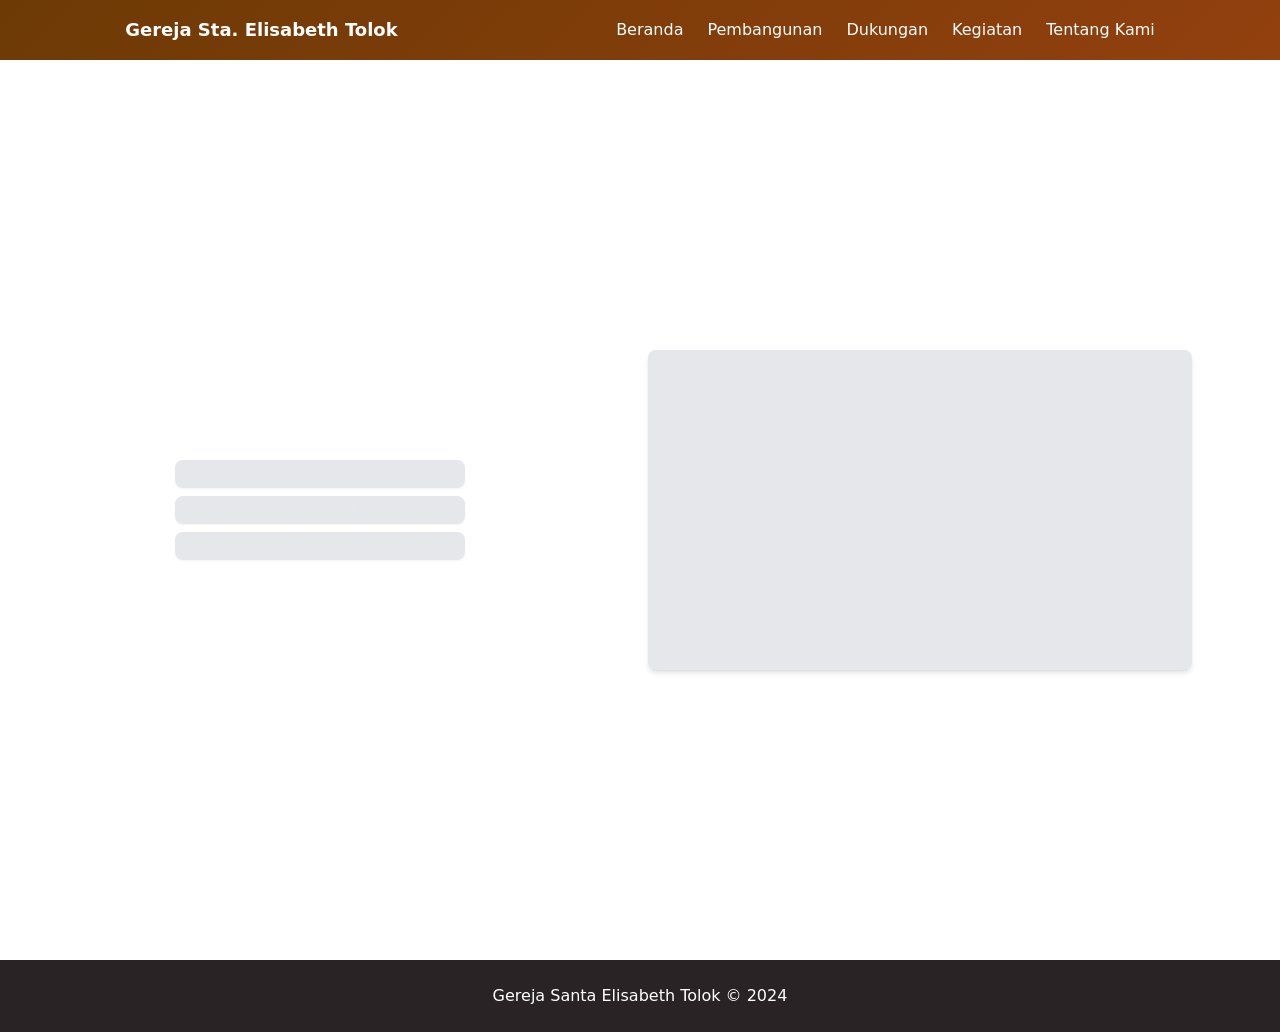
==== commit a5d1bf63: "fix deploy" ====
--- a/index.html
+++ b/index.html
@@ -5,7 +5,7 @@
 		<link rel="icon" href="./favicon.png" />
 		<meta name="viewport" content="width=device-width, initial-scale=1" />
 		
-		<link href="./_app/immutable/assets/0.m5iZpfd6.css" rel="stylesheet">
+		<link href="_app/immutable/assets/0.m5iZpfd6.css" rel="stylesheet">
 		<link rel="modulepreload" href="./_app/immutable/entry/start.BPrYr3Z0.js">
 		<link rel="modulepreload" href="./_app/immutable/chunks/entry.BeOxN-fr.js">
 		<link rel="modulepreload" href="./_app/immutable/chunks/scheduler.BIV4Sg5W.js">
@@ -34,8 +34,8 @@
 					const element = document.currentScript.parentElement;
 
 					Promise.all([
-						import("./_app/immutable/entry/start.BPrYr3Z0.js"),
-						import("./_app/immutable/entry/app.BtD-EIlh.js")
+						import("_app/immutable/entry/start.BPrYr3Z0.js"),
+						import("_app/immutable/entry/app.BtD-EIlh.js")
 					]).then(([kit, app]) => {
 						kit.start(app, element, {
 							node_ids: [0, 2],
